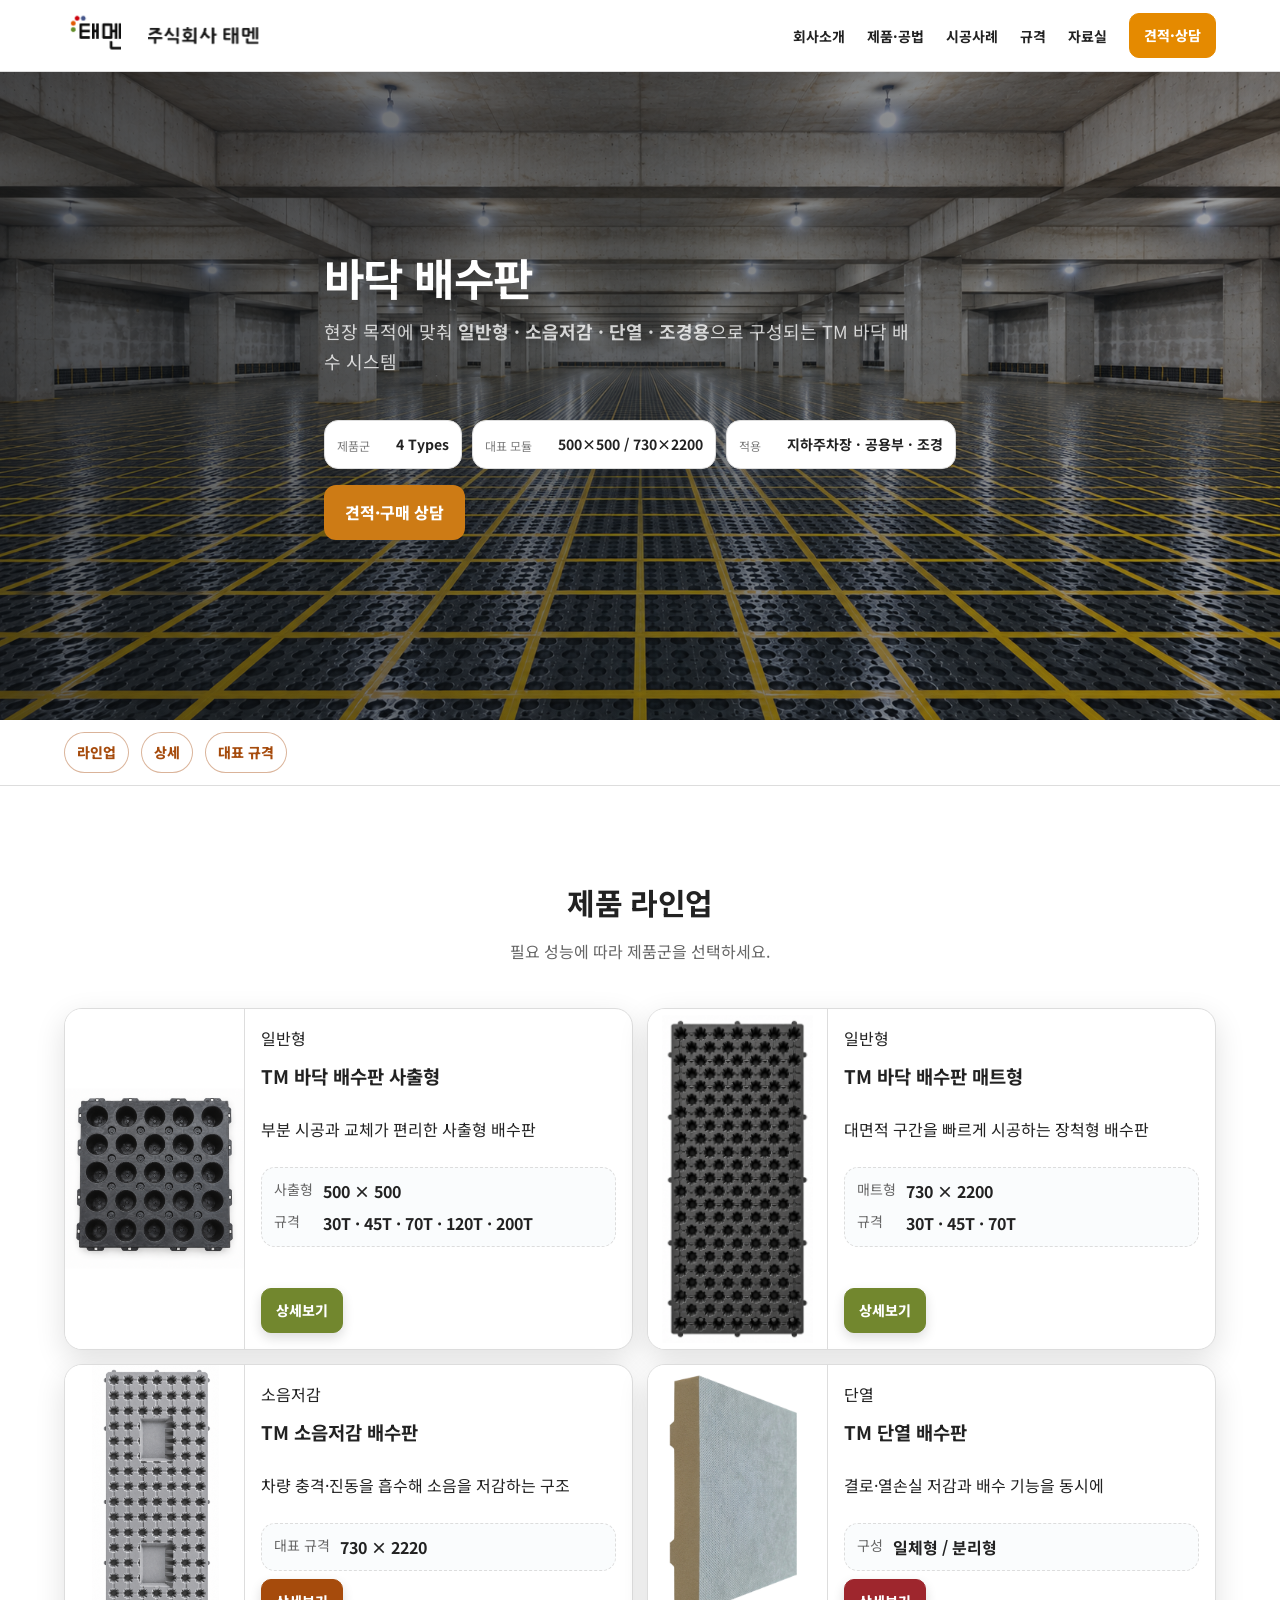
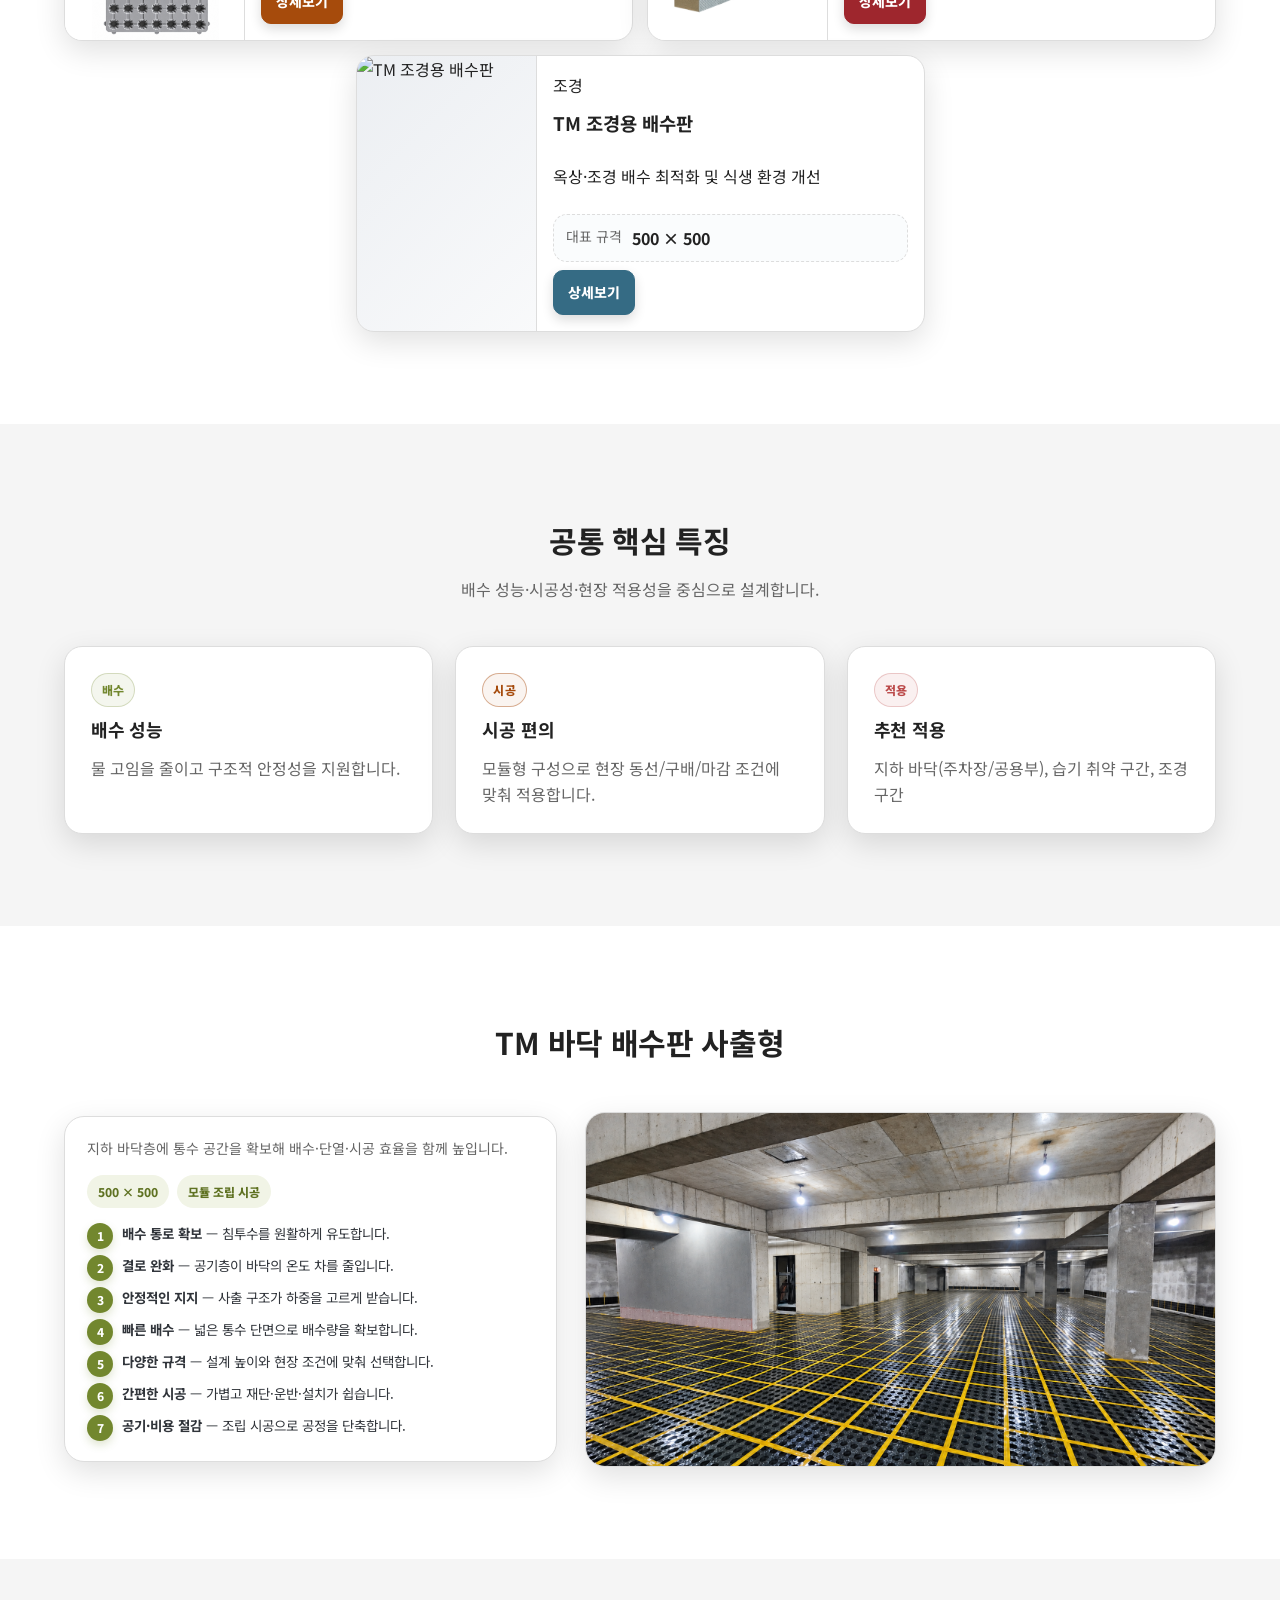
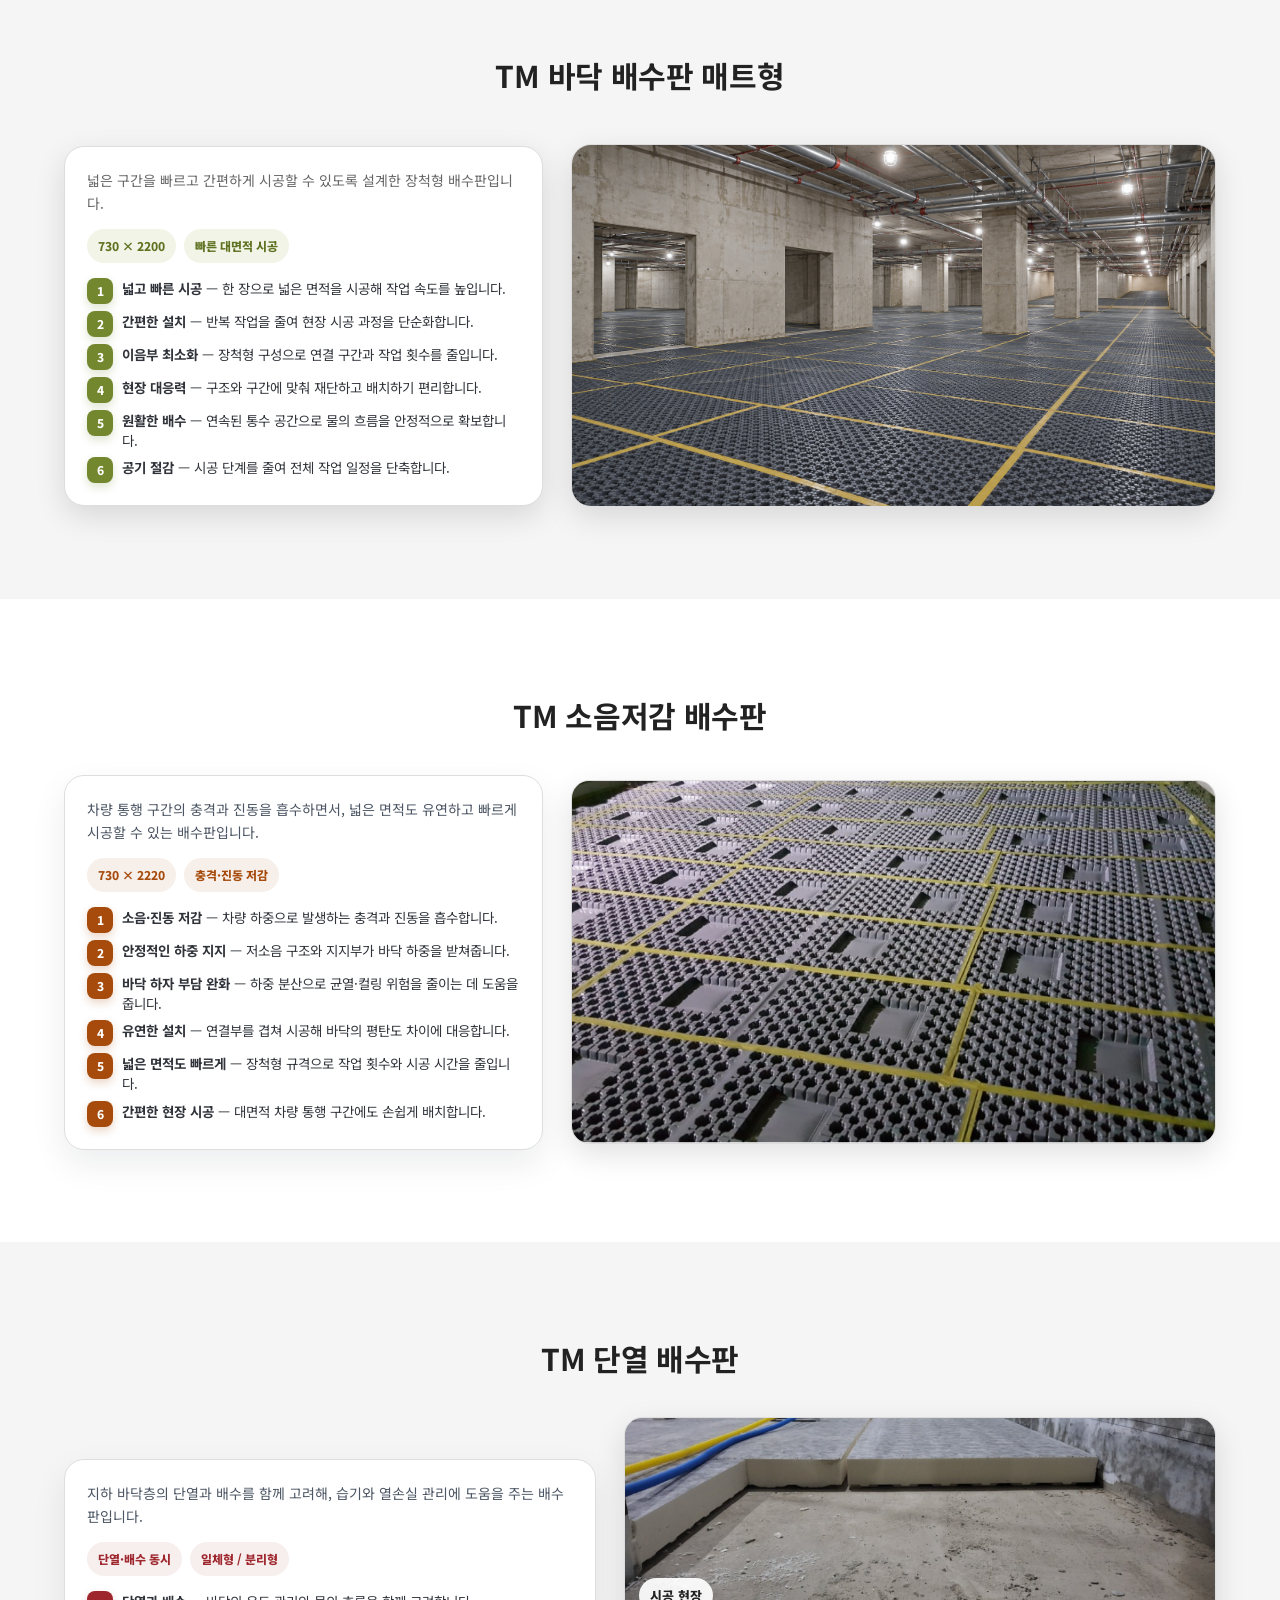
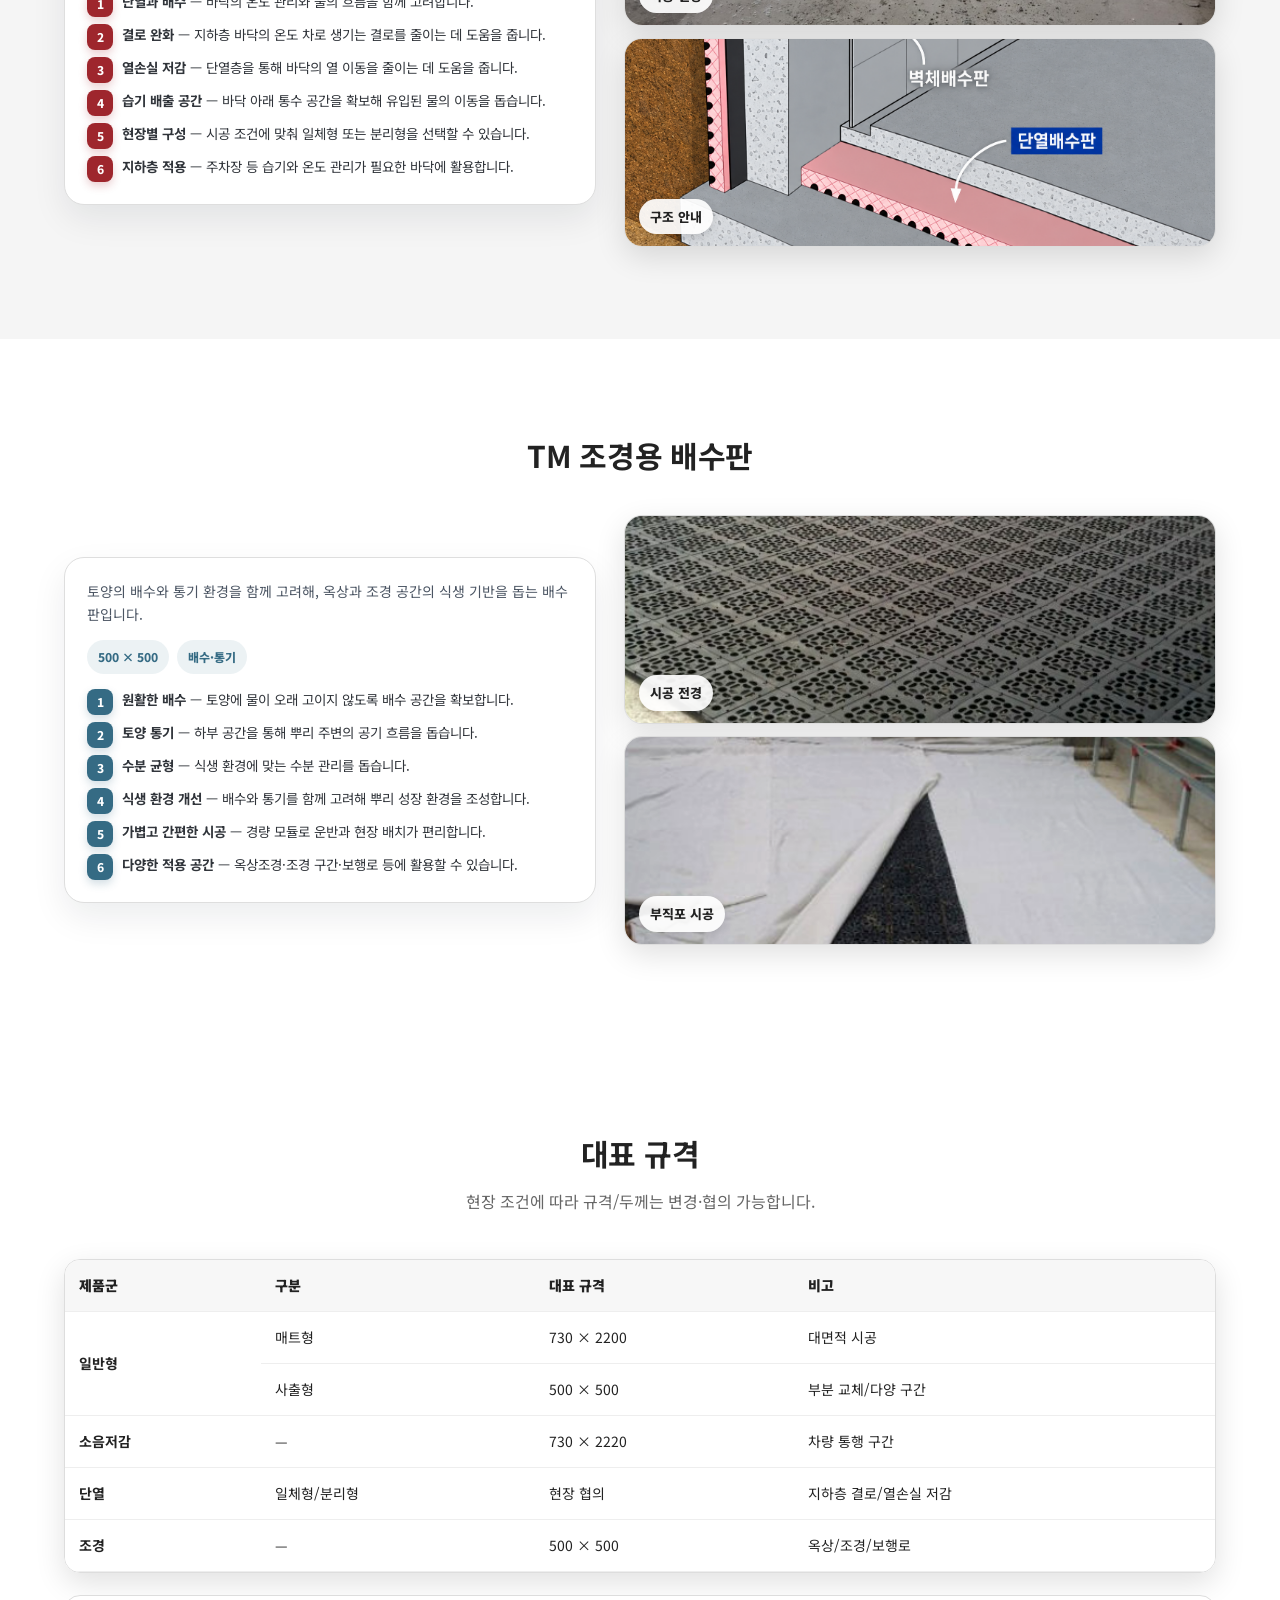
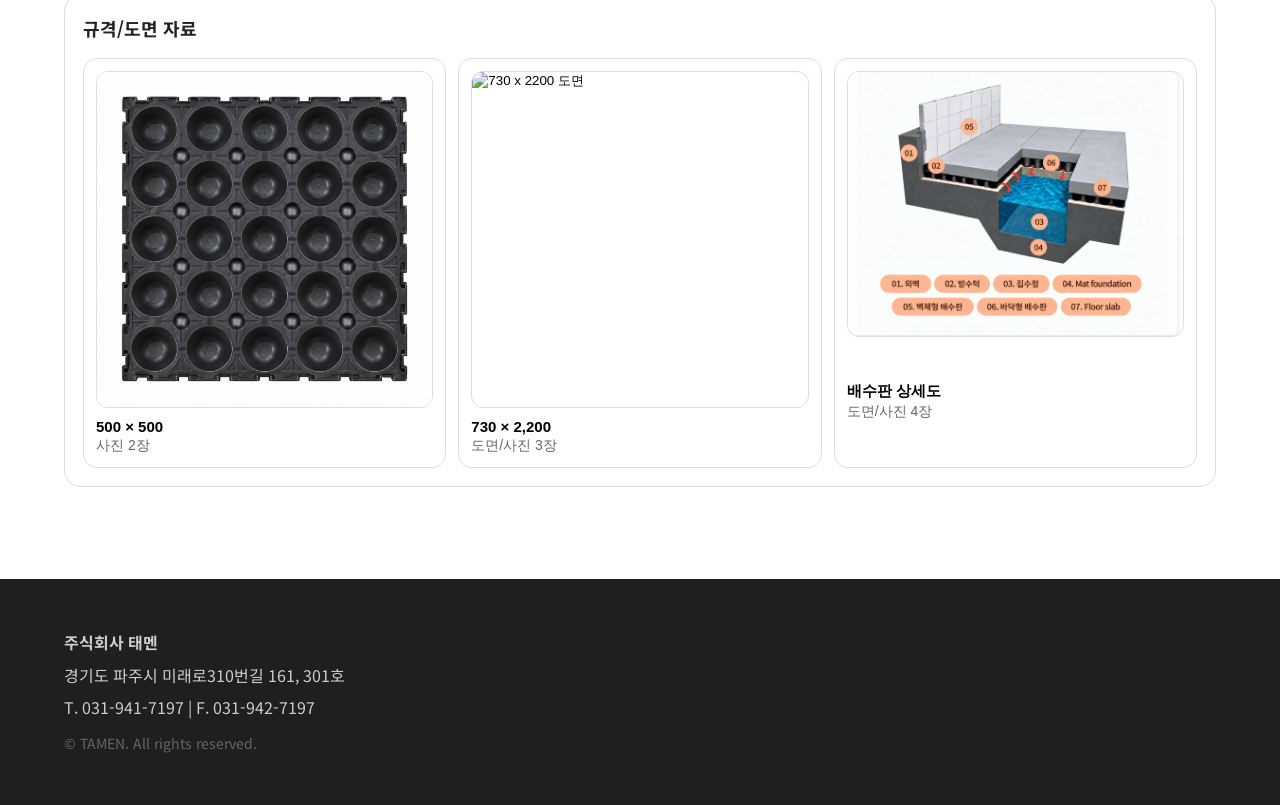
==== drainage.html @ 819d0a11 "Add mat product drawing to 730 specification gallery" ====
<!DOCTYPE html>
<html lang="ko" data-contact-email="tae-men@naver.com">

<head>
  <meta charset="UTF-8" />
  <meta name="viewport" content="width=device-width, initial-scale=1.0" />
  <title>바닥 배수판 | 주식회사 태멘</title>
  <meta name="description" content="TM 바닥 배수판(일반형/소음저감/단열/조경용) 라인업과 대표 규격을 확인하세요." />
  <link rel="canonical" href="https://www.tae-men.com/drainage.html" />
  <link rel="preconnect" href="https://fonts.googleapis.com">
  <link rel="preconnect" href="https://fonts.gstatic.com" crossorigin>
  <link href="https://fonts.googleapis.com/css2?family=Noto+Sans+KR:wght@400;500;700;800;900&display=swap"
    rel="stylesheet">
  <script src="theme.js?v=20260923-night"></script>
  <link rel="stylesheet" href="styles.css?v=20260927-brand-match" />
</head>

<body>

  <header>
    <div class="container nav" aria-label="상단 메뉴">
      <div class="brand">
<span class="company-wordmark" role="img" aria-label="주식회사 태멘"></span>
        <a href="index.html#top" aria-label="태멘 로고 — 홈페이지로 이동"><img src="assets/logo-header-transparent.png" alt="태멘" class="logo-img" /></a>
      </div>

      <button class="menuBtn" id="menuBtn" aria-expanded="false" aria-controls="mobileMenu">☰ 메뉴</button>

      <ul aria-label="메인 메뉴">
        <li><a href="index.html#company">회사소개</a></li>
        <li><a href="index.html#solutions">제품·공법</a></li>
        <li><a href="index.html#projects">시공사례</a></li>
        <li><a href="index.html#spec">규격</a></li>
        <li><a href="index.html#resources">자료실</a></li>
        <li><a class="btn small" href="index.html#consult">견적·상담</a></li>
      </ul>
    </div>
  </header>

  <div class="mobileMenu" id="mobileMenu">
    <a href="index.html#company">회사소개</a>
    <a href="index.html#solutions">제품·공법</a>
    <a href="index.html#projects">시공사례</a>
    <a href="index.html#spec">규격</a>
    <a href="index.html#resources">자료실</a>
    <a href="index.html#consult">견적·상담</a>
  </div>

  <main>
    <!-- HERO (텍스트 전용) -->
    <section class="page-title-bar drainage-hero" aria-label="바닥 배수판 헤더">
      <div class="container">
        <h1>바닥 배수판</h1>
        <p>현장 목적에 맞춰<br class="mobileHeroBreak"> <b>일반형 · 소음저감 · 단열 · 조경용</b>으로 구성되는 TM 바닥 배수 시스템</p>

        <div class="kpiRow" aria-label="핵심 요약" style="margin-top:18px;">
          <div class="kpi">
            <span class="kpiLabel">제품군</span>
            <strong class="kpiVal">4 Types</strong>
          </div>
          <div class="kpi">
            <span class="kpiLabel">대표 모듈</span>
            <strong class="kpiVal">500×500 / 730×2200</strong>
          </div>
          <div class="kpi">
            <span class="kpiLabel">적용</span>
            <strong class="kpiVal">지하주차장 · 공용부 · 조경</strong>
          </div>
        </div>

        <div class="ctaRow" style="margin-top:16px;">
          <a class="btn" href="index.html#consult">견적·구매 상담</a>
        </div>
      </div>
    </section>

    <!-- Sticky Subnav (간결) -->
    <nav class="subnav subnav--drainage" aria-label="바닥 배수판 하위 메뉴">
      <div class="container subnavInner">
        <a href="#lineup">라인업</a>
        <a href="#standard">상세</a>
        <a href="#spec">대표 규격</a>
      </div>
    </nav>

    <!-- 2x2 라인업 그리드 -->
    <section id="lineup" aria-label="제품 라인업">
      <div class="container">
        <div class="section-title">
          <h2>제품 라인업</h2>
          <p>필요 성능에 따라 제품군을 선택하세요.</p>
        </div>

        <div class="lineupGrid" role="list">
          <article class="lineupCard lineupCard--standard" role="listitem">
            <div class="lineupThumb lineupThumbInjection">
              <img src="assets/products/injection-top-clean-preview.png" alt="위에서 바라본 정사각형 TM 바닥 배수판 사출형" loading="lazy">
            </div>
            <div class="lineupBody">
              <div class="badge">일반형</div>
              <h3>TM 바닥 배수판 사출형</h3>
              <p class="one">부분 시공과 교체가 편리한 사출형 배수판</p>
              <div class="lineupSpec">
                <span class="muted">사출형</span><b>500 × 500</b>
                <span class="muted">규격</span><b>30T · 45T · 70T · 120T · 200T</b>
              </div>
              <a class="btn secondary small" href="#standard">상세보기</a>
            </div>
          </article>

          <article class="lineupCard lineupCard--mat" role="listitem">
            <div class="lineupThumb lineupThumbMat">
              <img src="assets/products/mat-black-sharp-cropped-preview.png" alt="TM 바닥 배수판 매트형" loading="lazy">
            </div>
            <div class="lineupBody">
              <div class="badge">일반형</div>
              <h3>TM 바닥 배수판 매트형</h3>
              <p class="one">대면적 구간을 빠르게 시공하는 장척형 배수판</p>
              <div class="lineupSpec">
                <span class="muted">매트형</span><b>730 × 2200</b>
                <span class="muted">규격</span><b>30T · 45T · 70T</b>
              </div>
              <a class="btn secondary small" href="#mat">상세보기</a>
            </div>
          </article>

          <article class="lineupCard lineupCard--acoustic" role="listitem">
            <div class="lineupThumb lineupThumbAcoustic">
              <img src="assets/products/acoustic-lineup-original.png" alt="TM 소음저감 배수판" loading="lazy">
            </div>
            <div class="lineupBody">
              <div class="badge">소음저감</div>
              <h3>TM 소음저감 배수판</h3>
              <p class="one">차량 충격·진동을 흡수해 소음을 저감하는 구조</p>
              <div class="lineupSpec">
                <span class="muted">대표 규격</span><b>730 × 2220</b>
              </div>
              <a class="btn secondary small" href="#acoustic">상세보기</a>
            </div>
          </article>

          <article class="lineupCard lineupCard--thermal" role="listitem">
            <div class="lineupThumb lineupThumbThermal">
              <img src="assets/products/thermal-product-original.png" alt="TM 단열 배수판" loading="lazy">
            </div>
            <div class="lineupBody">
              <div class="badge">단열</div>
              <h3>TM 단열 배수판</h3>
              <p class="one">결로·열손실 저감과 배수 기능을 동시에</p>
              <div class="lineupSpec">
                <span class="muted">구성</span><b>일체형 / 분리형</b>
              </div>
              <a class="btn secondary small" href="#thermal">상세보기</a>
            </div>
          </article>

          <article class="lineupCard lineupCard--landscape lineupCard--last" role="listitem">
            <div class="lineupThumb">
              <img src="assets/products/landscape.png" alt="TM 조경용 배수판" loading="lazy">
            </div>
            <div class="lineupBody">
              <div class="badge">조경</div>
              <h3>TM 조경용 배수판</h3>
              <p class="one">옥상·조경 배수 최적화 및 식생 환경 개선</p>
              <div class="lineupSpec">
                <span class="muted">대표 규격</span><b>500 × 500</b>
              </div>
              <a class="btn secondary small" href="#landscape">상세보기</a>
            </div>
          </article>
        </div>
      </div>
    </section>

    <!-- 공통 특징 (짧고 정돈) -->
    <section class="bg" aria-label="공통 핵심 특징">
      <div class="container">
        <div class="section-title">
          <h2>공통 핵심 특징</h2>
          <p>배수 성능·시공성·현장 적용성을 중심으로 설계합니다.</p>
        </div>
        <div class="grid">
          <div class="card">
            <span class="tag eco">배수</span>
            <h3>배수 성능</h3>
            <p>물 고임을 줄이고 구조적 안정성을 지원합니다.</p>
          </div>
          <div class="card">
            <span class="tag tag-orange">시공</span>
            <h3>시공 편의</h3>
            <p>모듈형 구성으로 현장 동선/구배/마감 조건에 맞춰 적용합니다.</p>
          </div>
          <div class="card">
            <span class="tag fire">적용</span>
            <h3>추천 적용</h3>
            <p class="muted featureText">지하 바닥(주차장/공용부), 습기 취약 구간, 조경 구간</p>
        </div>
      </div>
      </div>
    </section>

    <!-- 상세: 사용자 요청 순서 그대로 -->
    <section id="standard" aria-label="TM 바닥 배수판(일반형) 상세">
      <div class="container">
        <div class="section-title">
          <h2>TM 바닥 배수판 사출형</h2>
        </div>

        <div class="injectionDetailGrid">
          <div class="injectionFeaturePanel">
            <p class="injectionFeatureIntro">지하 바닥층에 통수 공간을 확보해 배수·단열·시공 효율을 함께 높입니다.</p>
            <div class="injectionHighlights" aria-label="사출형 핵심 특징">
              <span class="injectionHighlight">500 × 500</span>
              <span class="injectionHighlight">모듈 조립 시공</span>
            </div>
            <ol class="injectionFeatureList">
              <li><span class="injectionFeatureNumber">1</span><span><b>배수 통로 확보</b> — 침투수를 원활하게 유도합니다.</span></li>
              <li><span class="injectionFeatureNumber">2</span><span><b>결로 완화</b> — 공기층이 바닥의 온도 차를 줄입니다.</span></li>
              <li><span class="injectionFeatureNumber">3</span><span><b>안정적인 지지</b> — 사출 구조가 하중을 고르게 받습니다.</span></li>
              <li><span class="injectionFeatureNumber">4</span><span><b>빠른 배수</b> — 넓은 통수 단면으로 배수량을 확보합니다.</span></li>
              <li><span class="injectionFeatureNumber">5</span><span><b>다양한 규격</b> — 설계 높이와 현장 조건에 맞춰 선택합니다.</span></li>
              <li><span class="injectionFeatureNumber">6</span><span><b>간편한 시공</b> — 가볍고 재단·운반·설치가 쉽습니다.</span></li>
              <li><span class="injectionFeatureNumber">7</span><span><b>공기·비용 절감</b> — 조립 시공으로 공정을 단축합니다.</span></li>
            </ol>
          </div>
          <figure class="injectionInstallationPhoto">
            <img src="assets/products/standard-installation-clean.png" alt="TM 바닥 배수판 사출형 지하주차장 시공 전경" loading="lazy" />
          </figure>
        </div>
      </div>
    </section>

    <section id="mat" class="bg matDetailSection" aria-label="TM 바닥 배수판 매트형 상세">
      <div class="container">
        <div class="section-title">
          <h2>TM 바닥 배수판 매트형</h2>
        </div>

        <div class="matDetailGrid">
          <div class="matFeaturePanel">
            <p class="matFeatureIntro">넓은 구간을 빠르고 간편하게 시공할 수 있도록 설계한 장척형 배수판입니다.</p>
            <div class="matHighlights" aria-label="매트형 핵심 특징">
              <span class="matHighlight">730 × 2200</span>
              <span class="matHighlight">빠른 대면적 시공</span>
            </div>
            <ol class="matFeatureList">
              <li><span class="matFeatureNumber">1</span><span><b>넓고 빠른 시공</b> — 한 장으로 넓은 면적을 시공해 작업 속도를 높입니다.</span></li>
              <li><span class="matFeatureNumber">2</span><span><b>간편한 설치</b> — 반복 작업을 줄여 현장 시공 과정을 단순화합니다.</span></li>
              <li><span class="matFeatureNumber">3</span><span><b>이음부 최소화</b> — 장척형 구성으로 연결 구간과 작업 횟수를 줄입니다.</span></li>
              <li><span class="matFeatureNumber">4</span><span><b>현장 대응력</b> — 구조와 구간에 맞춰 재단하고 배치하기 편리합니다.</span></li>
              <li><span class="matFeatureNumber">5</span><span><b>원활한 배수</b> — 연속된 통수 공간으로 물의 흐름을 안정적으로 확보합니다.</span></li>
              <li><span class="matFeatureNumber">6</span><span><b>공기 절감</b> — 시공 단계를 줄여 전체 작업 일정을 단축합니다.</span></li>
            </ol>
          </div>
          <figure class="matInstallationPhoto">
            <img src="assets/products/mat-installation-large-v2-preview.png" alt="대형 현장에 시공된 TM 바닥 배수판 매트형" loading="lazy" />
          </figure>
        </div>
      </div>
    </section>

    <section id="acoustic" class="featureDetail featureDetail--acoustic" aria-label="TM 소음저감 배수판 상세">
      <div class="container">
        <div class="section-title">
          <h2>TM 소음저감 배수판</h2>
        </div>

        <div class="featureDetailGrid">
          <div class="featureDetailPanel">
            <p class="featureDetailIntro">차량 통행 구간의 충격과 진동을 흡수하면서, 넓은 면적도 유연하고 빠르게 시공할 수 있는 배수판입니다.</p>
            <div class="featureDetailHighlights" aria-label="소음저감 배수판 핵심 특징">
              <span>730 × 2220</span><span>충격·진동 저감</span>
            </div>
            <ol class="featureDetailList">
              <li><span class="featureDetailNumber">1</span><span><b>소음·진동 저감</b> — 차량 하중으로 발생하는 충격과 진동을 흡수합니다.</span></li>
              <li><span class="featureDetailNumber">2</span><span><b>안정적인 하중 지지</b> — 저소음 구조와 지지부가 바닥 하중을 받쳐줍니다.</span></li>
              <li><span class="featureDetailNumber">3</span><span><b>바닥 하자 부담 완화</b> — 하중 분산으로 균열·컬링 위험을 줄이는 데 도움을 줍니다.</span></li>
              <li><span class="featureDetailNumber">4</span><span><b>유연한 설치</b> — 연결부를 겹쳐 시공해 바닥의 평탄도 차이에 대응합니다.</span></li>
              <li><span class="featureDetailNumber">5</span><span><b>넓은 면적도 빠르게</b> — 장척형 규격으로 작업 횟수와 시공 시간을 줄입니다.</span></li>
              <li><span class="featureDetailNumber">6</span><span><b>간편한 현장 시공</b> — 대면적 차량 통행 구간에도 손쉽게 배치합니다.</span></li>
            </ol>
          </div>
          <div class="mediaCard mediaCardAcoustic">
            <img src="assets/products/acoustic-installation-original.png" alt="TM 소음저감 배수판 시공 모습" loading="lazy" />
          </div>
        </div>
      </div>
    </section>

    <section id="thermal" class="bg featureDetail featureDetail--thermal" aria-label="TM 단열 배수판 상세">
      <div class="container">
        <div class="section-title">
          <h2>TM 단열 배수판</h2>
        </div>

        <div class="featureDetailGrid">
          <div class="featureDetailPanel">
            <p class="featureDetailIntro">지하 바닥층의 단열과 배수를 함께 고려해, 습기와 열손실 관리에 도움을 주는 배수판입니다.</p>
            <div class="featureDetailHighlights" aria-label="단열 배수판 핵심 특징">
              <span>단열·배수 동시</span><span>일체형 / 분리형</span>
            </div>
            <ol class="featureDetailList">
              <li><span class="featureDetailNumber">1</span><span><b>단열과 배수</b> — 바닥의 온도 관리와 물의 흐름을 함께 고려합니다.</span></li>
              <li><span class="featureDetailNumber">2</span><span><b>결로 완화</b> — 지하층 바닥의 온도 차로 생기는 결로를 줄이는 데 도움을 줍니다.</span></li>
              <li><span class="featureDetailNumber">3</span><span><b>열손실 저감</b> — 단열층을 통해 바닥의 열 이동을 줄이는 데 도움을 줍니다.</span></li>
              <li><span class="featureDetailNumber">4</span><span><b>습기 배출 공간</b> — 바닥 아래 통수 공간을 확보해 유입된 물의 이동을 돕습니다.</span></li>
              <li><span class="featureDetailNumber">5</span><span><b>현장별 구성</b> — 시공 조건에 맞춰 일체형 또는 분리형을 선택할 수 있습니다.</span></li>
              <li><span class="featureDetailNumber">6</span><span><b>지하층 적용</b> — 주차장 등 습기와 온도 관리가 필요한 바닥에 활용합니다.</span></li>
            </ol>
          </div>
          <div class="detailGallery" aria-label="TM 단열 배수판 사진">
            <figure class="detailGalleryItem">
              <img src="assets/products/thermal-installation-original.png" alt="TM 단열 배수판 시공 현장" loading="lazy" />
              <figcaption>시공 현장</figcaption>
            </figure>
            <figure class="detailGalleryItem">
              <img src="assets/products/thermal-diagram-original.png" alt="TM 단열 배수판 구조 안내" loading="lazy" />
              <figcaption>구조 안내</figcaption>
            </figure>
          </div>
        </div>
      </div>
    </section>

    <section id="landscape" class="featureDetail featureDetail--landscape" aria-label="TM 조경용 배수판 상세">
      <div class="container">
        <div class="section-title">
          <h2>TM 조경용 배수판</h2>
        </div>

        <div class="featureDetailGrid">
          <div class="featureDetailPanel">
            <p class="featureDetailIntro">토양의 배수와 통기 환경을 함께 고려해, 옥상과 조경 공간의 식생 기반을 돕는 배수판입니다.</p>
            <div class="featureDetailHighlights" aria-label="조경용 배수판 핵심 특징">
              <span>500 × 500</span><span>배수·통기</span>
            </div>
            <ol class="featureDetailList">
              <li><span class="featureDetailNumber">1</span><span><b>원활한 배수</b> — 토양에 물이 오래 고이지 않도록 배수 공간을 확보합니다.</span></li>
              <li><span class="featureDetailNumber">2</span><span><b>토양 통기</b> — 하부 공간을 통해 뿌리 주변의 공기 흐름을 돕습니다.</span></li>
              <li><span class="featureDetailNumber">3</span><span><b>수분 균형</b> — 식생 환경에 맞는 수분 관리를 돕습니다.</span></li>
              <li><span class="featureDetailNumber">4</span><span><b>식생 환경 개선</b> — 배수와 통기를 함께 고려해 뿌리 성장 환경을 조성합니다.</span></li>
              <li><span class="featureDetailNumber">5</span><span><b>가볍고 간편한 시공</b> — 경량 모듈로 운반과 현장 배치가 편리합니다.</span></li>
              <li><span class="featureDetailNumber">6</span><span><b>다양한 적용 공간</b> — 옥상조경·조경 구간·보행로 등에 활용할 수 있습니다.</span></li>
            </ol>
          </div>
          <div class="detailGallery detailGallery--landscape" aria-label="TM 조경용 배수판 사진">
            <figure class="detailGalleryItem">
              <img src="assets/products/landscape-installation-original.png" alt="TM 조경용 배수판 시공 전경" loading="lazy" />
              <figcaption>시공 전경</figcaption>
            </figure>
            <figure class="detailGalleryItem">
              <img src="assets/products/landscape-fabric-original.png" alt="TM 조경용 배수판 부직포 시공" loading="lazy" />
              <figcaption>부직포 시공</figcaption>
            </figure>
          </div>
        </div>
      </div>
    </section>

    <!-- 대표 규격 (한 번에 정리) -->
    <section id="spec" aria-label="대표 규격">
      <div class="container">
        <div class="section-title">
          <h2>대표 규격</h2>
          <p>현장 조건에 따라 규격/두께는 변경·협의 가능합니다.</p>
        </div>

        <div class="tableWrap" role="region" aria-label="바닥 배수판 대표 규격 표">
          <table>
            <thead>
              <tr>
                <th>제품군</th>
                <th>구분</th>
                <th>대표 규격</th>
                <th>비고</th>
              </tr>
            </thead>
            <tbody>
              <tr>
                <td rowspan="2"><b>일반형</b></td>
                <td>매트형</td>
                <td>730 × 2200</td>
                <td>대면적 시공</td>
              </tr>
              <tr>
                <td>사출형</td>
                <td>500 × 500</td>
                <td>부분 교체/다양 구간</td>
              </tr>
              <tr>
                <td><b>소음저감</b></td>
                <td>—</td>
                <td>730 × 2220</td>
                <td>차량 통행 구간</td>
              </tr>
              <tr>
                <td><b>단열</b></td>
                <td>일체형/분리형</td>
                <td>현장 협의</td>
                <td>지하층 결로/열손실 저감</td>
              </tr>
              <tr>
                <td><b>조경</b></td>
                <td>—</td>
                <td>500 × 500</td>
                <td>옥상/조경/보행로</td>
              </tr>
            </tbody>
          </table>
        </div>

        <!-- 규격/도면 자료 -->
        <div class="specLibrary" style="margin-top:22px;">
          <div class="specLibraryTitle">
            <h3>규격/도면 자료</h3>
          </div>
          <div class="specCards">
            <button class="specCard" type="button" data-spec-set="spec500" aria-label="500 × 500 규격/도면 팝업 열기">
              <div class="specThumb">
                <img src="assets/spec-500-product.png" alt="500 × 500 검은색 배수판">
              </div>
              <div class="specMeta">
                <b>500 × 500</b>
                <span class="muted">사진 2장</span>
              </div>
            </button>
            <button class="specCard" type="button" data-spec-set="spec730" aria-label="730 × 2,200 규격/도면 팝업 열기">
              <div class="specThumb">
                <img src="assets/spec-730-1.jpg" alt="730 x 2200 도면">
              </div>
              <div class="specMeta">
                <b>730 × 2,200</b>
                <span class="muted">도면/사진 3장</span>
              </div>
            </button>
            <button class="specCard" type="button" data-spec-set="specDetail" aria-label="배수판 상세도 팝업 열기">
              <div class="specThumb specDetailThumb">
                <img src="assets/spec-detail-solid-concrete.png" alt="단색 콘크리트로 선명도를 높인 배수판 단면 상세도">
              </div>
              <div class="specMeta">
                <b>배수판 상세도</b>
                <span class="muted">도면/사진 4장</span>
              </div>
            </button>
          </div>
        </div>
      </div>
    </section>
  </main>

  <footer>
    <div class="container">
      <p><strong>주식회사 태멘</strong></p>
      <p>경기도 파주시 미래로310번길 161, 301호</p>
      <p>T. 031-941-7197 | F. 031-942-7197</p>
      <p class="muted" style="margin-top:12px;">© TAMEN. All rights reserved.</p>
    </div>
  </footer>

  <!-- SPEC MODAL (슬라이드): 기존 기능 유지 -->
  <div class="modal" id="specModal" aria-hidden="true">
    <div class="modalPanel" role="dialog" aria-modal="true" aria-label="규격/도면 자료 팝업">
      <button class="modalClose" id="specModalClose" type="button" aria-label="닫기">×</button>

      <div class="modalHeader">
        <h3 id="specModalTitle">규격/도면 자료</h3>
      </div>

      <div class="slider">
        <button class="sliderBtn prev" id="specPrev" type="button" aria-label="이전">‹</button>
        <div class="sliderStage">
          <img id="specSlideImg" src="" alt="" />
        </div>
        <button class="sliderBtn next" id="specNext" type="button" aria-label="다음">›</button>
      </div>

      <div class="sliderDots" id="specDots" aria-label="슬라이드 페이지네이션"></div>
    </div>
  </div>

  <script src="main.js?v=20260928-mat-drawing"></script>
</body>

</html>
---- styles.css ----
:root {
  --eco: #72872E;
  --cta: #CD7B15;
  --fire: #BB4848;
  --tech: #4B778B;
  --bg: #F5F5F5;
  --dark: #1f1f1f;
  --text: #222;
  --muted: #666;
  --line: #ddd;
  --max: 1200px;
  --headerH: 72px;
  --radius: 18px;
  --shadow: 0 10px 30px rgba(0, 0, 0, .12);
}

* {
  box-sizing: border-box
}

html {
  scroll-behavior: smooth;
  scroll-padding-top: calc(var(--headerH) + 12px);
}

body {
  margin: 0;
  font-family: 'Noto Sans KR', system-ui, -apple-system, Segoe UI, Roboto, sans-serif;
  background: #fff;
  color: var(--text);
  line-height: 1.65;
}

a {
  color: inherit
}

.container {
  max-width: var(--max);
  margin: auto;
  padding: 0 24px;
}

section {
  padding: 92px 0;
}

section[id] {
  scroll-margin-top: calc(var(--headerH) + 14px);
}

.section-title {
  text-align: center;
  margin-bottom: 44px;
}

.section-title h2 {
  margin: 0 0 10px;
  font-size: 30px;
  letter-spacing: -.3px;
}

.section-title p {
  margin: 0;
  color: var(--muted);
}

.grid {
  display: grid;
  grid-template-columns: repeat(auto-fit, minmax(280px, 1fr));
  gap: 22px;
}

.card {
  border: 1px solid var(--line);
  padding: 26px;
  background: #fff;
  border-radius: var(--radius);
  box-shadow: var(--shadow);
  overflow: hidden;
}

/* TM 바닥배수판(일반형) - 매트형/사출형 카드 상단 이미지 */
.product-sub-img {
  width: 100%;
  height: 180px;
  object-fit: cover;
  display: block;
  border-radius: 14px;
  margin-bottom: 16px;
  border: 1px solid rgba(0, 0, 0, .06);
  background: #fff;
}

.card h3 {
  margin: 8px 0 10px;
  font-size: 18px;
  letter-spacing: -.2px;
}

.card p {
  margin: 0;
  color: var(--muted);
}

.tag {
  font-size: 12px;
  font-weight: 800;
  letter-spacing: .2px;
  padding: 6px 10px;
  border-radius: 999px;
  display: inline-block;
  border: 1px solid rgba(0, 0, 0, .08);
  background: rgba(0, 0, 0, .03);
}

.tag.fire {
  color: var(--fire);
  border-color: rgba(187, 72, 72, .25);
  background: rgba(187, 72, 72, .08);
}

.tag.eco {
  color: var(--eco);
  border-color: rgba(114, 135, 46, .25);
  background: rgba(114, 135, 46, .08);
}

.tag.tech {
  color: var(--tech);
  border-color: rgba(75, 119, 139, .25);
  background: rgba(75, 119, 139, .08);
}

.btn {
  display: inline-flex;
  align-items: center;
  justify-content: center;
  gap: 10px;
  background: var(--cta);
  color: #fff;
  padding: 13px 20px;
  text-decoration: none;
  font-weight: 800;
  border-radius: 12px;
  border: 1px solid transparent;
  transition: .15s ease;
  cursor: pointer;
}

.btn:hover {
  transform: translateY(-1px);
  filter: brightness(.98);
}

.btn.secondary {
  background: #fff;
  color: var(--text);
  border-color: var(--line);
}

/* Company introduction card: prominent profile download button. */
#company .company-profile-download {
  background: #A64B0C;
  border-color: #A64B0C;
  color: #fff;
}

#company .company-profile-download:hover {
  background: #8D3F08;
  border-color: #8D3F08;
}

/* Dark, restrained detail buttons in the homepage product cards. */
#solutions .card .btn {
  background: #657823;
  border-color: #657823;
  color: #fff;
}

#solutions .card .btn:hover {
  background: #56671E;
  border-color: #56671E;
}

#solutions .card .btn:focus-visible {
  outline: 3px solid #526D24;
  outline-offset: 3px;
}

/* Floor drainage: dark orange detail button. */
#solutions .card:has(a[href="drainage.html"]) .tag {
  background: #A64B0C;
  border-color: #A64B0C;
  color: #fff;
}

#solutions .card .btn[href="drainage.html"] {
  background: #934006;
  border-color: #934006;
  color: #fff;
}

#solutions .card .btn[href="drainage.html"]:hover {
  background: #7A3505;
  border-color: #7A3505;
}

#solutions .card .btn[href="drainage.html"]:focus-visible {
  outline-color: #A64B0C;
}

/* Waterproof protection: dark red detail button. */
#solutions .card:has(a[href="waterproof.html"]) .tag {
  background: #9E262D;
  border-color: #9E262D;
  color: #fff;
}

#solutions .card .btn[href="waterproof.html"] {
  background: #861F26;
  border-color: #861F26;
  color: #fff;
}

#solutions .card .btn[href="waterproof.html"]:hover {
  background: #701A20;
  border-color: #701A20;
}

#solutions .card .btn[href="waterproof.html"]:focus-visible {
  outline-color: #9E262D;
}

.btn.small {
  padding: 10px 14px;
  border-radius: 10px;
  font-weight: 800;
  font-size: 14px;
  background: #E58A00;
  border-color: #E58A00;
  color: #fff;
}

.btn.small:hover {
  background: #C97800;
  border-color: #C97800;
}

.muted {
  color: var(--muted);
  font-size: 14px;
}

/* 공통 핵심 특징 - '추천 적용' 문장만 글씨 크기 통일 */
.featureText {
  font-size: 16px;
}

.hr {
  height: 1px;
  background: var(--line);
  margin: 18px 0;
  border: 0;
}

header {
  position: fixed;
  top: 0;
  width: 100%;
  background: rgba(255, 255, 255, .95);
  border-bottom: 1px solid var(--line);
  z-index: 1000;
  height: var(--headerH);
  display: flex;
  align-items: center;
  backdrop-filter: blur(12px);
}

.nav {
  display: flex;
  justify-content: space-between;
  align-items: center;
  width: 100%;
}

.brand {
  display: flex;
  align-items: center;
  gap: 10px;
  font-weight: 900;
  letter-spacing: -.2px;
  font-size: 20px;
}

.brand .company-wordmark {
  order: 1;
  flex: 0 0 111.2px;
  width: 111.2px;
  height: 17.8px;
  margin-left: 17px;
  position: relative;
  overflow: hidden;
  background: url('assets/company-wordmark-day-matched-sharp.png') center / contain no-repeat;
  mix-blend-mode: normal;
  image-rendering: auto;
  transform: translateZ(0);
  backface-visibility: hidden;
}

html[data-seoul-night="true"] .brand .company-wordmark {
  flex-basis: 111.2px;
  width: 111.2px;
  height: 17.8px;
  margin-left: 17px;
  background: url('assets/company-wordmark-night-matched.png') center / contain no-repeat;
  filter: drop-shadow(0 0 1px rgba(235, 245, 255, .65))
          drop-shadow(0 0 3px rgba(145, 190, 235, .24));
  mix-blend-mode: normal;
  opacity: 1;
}

html[data-seoul-night="true"] .brand .company-wordmark::after {
  content: none;
}

@media (max-width: 480px) {
  .brand .company-wordmark { margin-left: 17px; }
}

.brand .logo {
  width: 34px;
  height: 34px;
  border-radius: 10px;
  background: linear-gradient(135deg, var(--tech), var(--eco));
}

.brand a {
  text-decoration: none;
  display: flex;
  align-items: center;
  width: 57.4px;
  height: 58px;
  overflow: visible;
}

.nav ul {
  list-style: none;
  display: flex;
  gap: 22px;
  margin: 0;
  padding: 0;
  align-items: center;
}

.nav ul a {
  text-decoration: none;
  color: var(--text);
  font-weight: 700;
  font-size: 14px;
}

.nav ul a:hover {
  color: #000;
}

.menuBtn {
  display: none;
  border: 1px solid var(--line);
  background: #fff;
  border-radius: 12px;
  padding: 10px 12px;
  font-weight: 900;
  cursor: pointer;
}

.mobileMenu {
  display: none;
  border-top: 1px solid var(--line);
  background: #fff;
}

.mobileMenu a {
  display: block;
  padding: 14px 24px;
  border-bottom: 1px solid #eee;
  text-decoration: none;
  font-weight: 800;
}

.hero {
  margin-top: var(--headerH);
  min-height: 560px;
  height: 72vh;
  background: var(--hero-bg, url('assets/hero-1.jpg')) center/cover no-repeat;
  position: relative;
  display: flex;
  align-items: center;
}

.hero::before {
  content: "";
  position: absolute;
  inset: 0;
  background: linear-gradient(90deg,
    rgba(120, 118, 112, 0.62),
    rgba(120, 118, 112, 0.38));
  pointer-events: none;
}

.hero-inner {
  position: relative;
  color: #fff;
  max-width: var(--max);
  margin: auto;
  padding: 0 24px;
}

.hero h1 {
  margin: 0 0 14px;
  font-size: 44px;
  letter-spacing: -.6px;
  line-height: 1.15;
}

.hero p {
  margin: 0 0 26px;
  max-width: 60ch;
  font-size: 18px;
  opacity: .95;
}

.hero .ctaRow {
  display: flex;
  gap: 10px;
  flex-wrap: wrap
}

/* Keep the building visible by placing desktop hero content on the right. */
@media (min-width: 1024px) {
  .hero .hero-inner {
    box-sizing: border-box;
    width: 40%;
    max-width: 640px;
    margin-left: auto;
    margin-right: 5%;
    padding: 0;
    text-align: left;
  }

  .hero h1 {
    font-size: clamp(30px, 2.3vw, 44px);
    line-height: 1.3;
    word-break: keep-all;
  }

  .hero p {
    word-break: keep-all;
    overflow-wrap: break-word;
  }

  .hero::before {
    background: linear-gradient(90deg,
      rgba(20, 28, 38, 0.10) 0%,
      rgba(20, 28, 38, 0.16) 45%,
      rgba(20, 28, 38, 0.55) 72%,
      rgba(20, 28, 38, 0.60) 100%);
  }
}

/* ===== 상세 페이지 타이틀 바 (히어로 이미지 없음, 동일 크기) ===== */
.page-title-bar {
  margin-top: var(--headerH);
  min-height: 560px;
  height: 72vh;
  display: flex;
  align-items: center;
  background: var(--page-hero-bg, linear-gradient(135deg, #6f6d67 0%, #5f5d58 50%, #4e4d49 100%));
  position: relative;
  overflow: hidden;
}

.page-title-bar::before {
  content: "";
  position: absolute;
  inset: 0;
  background: linear-gradient(135deg, rgba(255,255,255,0.06) 0%, rgba(0,0,0,0.18) 100%);
  pointer-events: none;
}

/* Large-scale waterproof protection board installation photo. */
.page-title-bar.waterproof-hero {
  background-image: url("assets/waterproof-large-site-preview.png");
  background-position: center center;
  background-size: cover;
  background-repeat: no-repeat;
}

.page-title-bar.waterproof-hero::before {
  background: linear-gradient(90deg, rgba(12, 18, 24, .68) 0%, rgba(12, 18, 24, .53) 50%, rgba(12, 18, 24, .38) 100%);
}

.page-title-bar.drainage-hero {
  background-image: url("assets/drainage-hero.png");
  background-position: center 58%;
  background-size: cover;
}

.page-title-bar.drainage-hero::before {
  background: linear-gradient(90deg,
    rgba(14, 18, 22, .66) 0%,
    rgba(14, 18, 22, .54) 50%,
    rgba(14, 18, 22, .38) 100%);
}

.page-title-bar .container {
  position: relative;
  z-index: 1;
}

.page-title-bar h1 {
  margin: 0 0 14px;
  font-size: 44px;
  letter-spacing: -.6px;
  line-height: 1.15;
  color: #fff;
}

.page-title-bar p {
  margin: 0 0 26px;
  font-size: 18px;
  color: rgba(255, 255, 255, 0.78);
  max-width: 60ch;
}

.page-title-bar .ctaRow {
  display: flex;
  gap: 10px;
  flex-wrap: wrap;
}

.page-title-bar .btn.secondary {
  background: rgba(255, 255, 255, 0.12);
  color: #fff;
  border-color: rgba(255, 255, 255, 0.35);
}

.page-title-bar .btn.secondary:hover {
  background: rgba(255, 255, 255, 0.2);
}

.mobileHeroBreak {
  display: none;
}

@media (max-width: 860px) {
  .page-title-bar {
    min-height: 500px;
  }

  .page-title-bar h1 {
    font-size: 30px;
  }

  .page-title-bar p {
    font-size: 15px;
  }
}

.hero .pillRow {
  margin-top: 18px;
  display: flex;
  gap: 10px;
  flex-wrap: wrap;
}

.hero .pill {
  font-size: 12px;
  font-weight: 800;
  padding: 8px 10px;
  border-radius: 999px;
  border: 1px solid rgba(255, 255, 255, .22);
  background: rgba(255, 255, 255, .10);
  color: rgba(255, 255, 255, .92);
}

.kpi {
  display: grid;
  grid-template-columns: repeat(4, 1fr);
  gap: 14px;
  margin-top: 18px;
}

.kpi .item {
  border: 1px solid rgba(255, 255, 255, .18);
  background: rgba(255, 255, 255, .08);
  border-radius: 16px;
  padding: 14px;
  color: #fff;
}

.kpi b {
  display: block;
  font-size: 18px
}

.kpi span {
  display: block;
  font-size: 12px;
  opacity: .85;
  margin-top: 3px
}

.tableWrap {
  overflow: auto;
  border-radius: 16px;
  border: 1px solid var(--line);
  box-shadow: var(--shadow);
}

table {
  width: 100%;
  border-collapse: collapse;
  min-width: 720px;
  background: #fff;
}

th,
td {
  padding: 14px 14px;
  border-bottom: 1px solid #eee;
  text-align: left;
  font-size: 14px;
}

th {
  background: rgba(0, 0, 0, .03);
  font-weight: 900;
}

tbody tr:hover {
  background: rgba(0, 0, 0, .02);
}

.split {
  display: grid;
  grid-template-columns: 1.1fr .9fr;
  gap: 22px;
  /* 카드 높이 통일(About 기준) */
  align-items: stretch;
}

/* split 내부 카드가 동일 높이로 늘어나도록 */
.split > .card {
  height: 100%;
}

.note {
  padding: 18px;
  border-radius: 16px;
  border: 1px dashed rgba(75, 119, 139, .35);
  background: rgba(75, 119, 139, .06);
}

.note b {
  display: block;
  margin-bottom: 6px
}

.badges {
  display: flex;
  gap: 10px;
  flex-wrap: wrap;
  margin-top: 10px
}

form {
  display: grid;
  gap: 10px;
  max-width: 760px;
  margin: 20px auto 0;
}

input,
textarea {
  width: 100%;
  padding: 12px 12px;
  border-radius: 12px;
  border: 1px solid var(--line);
  font-family: inherit;
  font-size: 15px;
}

textarea {
  min-height: 130px;
  resize: vertical;
}

footer {
  background: var(--dark);
  color: #ccc;
  padding: 44px 0;
}

footer p {
  margin: 6px 0;
}

footer a {
  color: #fff;
  opacity: .9
}

@media (max-width: 980px) {
  .split {
    grid-template-columns: 1fr;
  }

  .kpi {
    grid-template-columns: 1fr 1fr;
  }
}

@media (max-width: 860px) {
  .nav ul {
    display: none;
  }

  .menuBtn {
    display: inline-flex;
  }

  .hero {
    min-height: 500px;
  }

  .hero h1 {
    font-size: 34px;
  }
}


.logo-img {
  content: url('assets/logo-header-day-matched.png');
  width: 57.4px;
  height: auto;
  max-width: none;
  display: block;
  object-fit: contain;
  transform: none;
}

.header-installation {
  width: 470px;
  height: 66px;
  flex: 0 1 470px;
  margin: 0 18px;
  overflow: hidden;
  border-radius: 4px;
}

.header-installation canvas {
  display: block;
  width: 100%;
  height: 66px;
}

@media (max-width: 1100px) {
  .header-installation { display: none; }
}

/* ===== HERO SLIDER ===== */
.hero {
  background-image: var(--hero-bg, url('assets/hero-1.jpg'));
}

/* Main hero follows Korea Standard Time: night from 18:00 until 06:00. */
#top > .hero {
  background: url('images/hero_fixed.jpg') center 25% / cover no-repeat;
}

html[data-seoul-night="true"] #top > .hero {
  background-image: url('images/hero_night_preview.png');
}

/* ===== CONSTRUCTION GALLERY ===== */
.galleryGrid {
  display: grid;
  grid-template-columns: repeat(auto-fit, minmax(240px, 1fr));
  gap: 16px;
}

.galleryCard {
  border: 1px solid var(--line);
  background: #fff;
  border-radius: var(--radius);
  overflow: hidden;
  box-shadow: var(--shadow);
  cursor: pointer;
  transition: .15s ease;
}

.galleryCard:hover {
  transform: translateY(-2px);
}

.galleryImg {
  width: 100%;
  height: 180px;
  object-fit: cover;
  display: block;
}

.galleryBody {
  padding: 14px 16px;
}

.galleryBody b {
  display: block;
  font-size: 15px;
  margin-bottom: 4px;
}

.galleryBody span {
  color: var(--muted);
  font-size: 13px;
}

/* Lightbox */
.lightbox {
  position: fixed;
  inset: 0;
  display: none;
  align-items: center;
  justify-content: center;
  background: rgba(0, 0, 0, .75);
  z-index: 3000;
  padding: 24px;
}

.lightbox.open {
  display: flex;
}

.lightboxInner {
  max-width: min(1100px, 92vw);
  max-height: 88vh;
  width: 100%;
  position: relative;
}

.lightboxInner img {
  width: 100%;
  height: auto;
  max-height: 88vh;
  object-fit: contain;
  border-radius: 16px;
  background: #111;
}

.lightboxClose {
  position: absolute;
  top: -14px;
  right: -14px;
  width: 40px;
  height: 40px;
  border-radius: 999px;
  border: 1px solid rgba(255, 255, 255, .25);
  background: rgba(0, 0, 0, .55);
  color: #fff;
  font-weight: 900;
  cursor: pointer;
}


/* ===== Added for company facade & spec placeholders ===== */
.company-photo {
  margin: 18px 0 22px;
  padding: 14px;
  border: 1px dashed var(--line);
  border-radius: 14px;
  background: #fff;
}

.company-photo img {
  width: 100%;
  aspect-ratio: 16 / 9;
  object-fit: cover;
  display: block;
  border-radius: 12px;
}

.spec-images {
  margin-top: 22px;
  display: grid;
  gap: 18px;
}

.spec-group .h3 {
  margin: 0 0 10px;
  font-size: 16px;
}

.img-grid {
  display: grid;
  grid-template-columns: repeat(auto-fit, minmax(220px, 1fr));
  gap: 10px;
}

.img-grid img {
  width: 100%;
  height: auto;
  display: block;
  border-radius: 12px;
  border: 1px solid var(--line);
  background: #fff;
}



/* ===== SPEC LIBRARY (규격/도면 자료) ===== */
.specLibrary {
  margin-top: 18px;
  padding: 18px;
  border: 1px solid var(--line);
  border-radius: 16px;
  background: #fff;
}

.specLibraryTitle h3 {
  margin: 0;
  font-size: 18px;
}

.specLibraryTitle p {
  margin: 6px 0 0;
}

.specCards {
  margin-top: 14px;
  display: grid;
  grid-template-columns: repeat(auto-fit, minmax(220px, 1fr));
  gap: 12px;
  /* 도면 카드 높이 통일 */
  align-items: stretch;
}

.specCard {
  display: grid;
  gap: 10px;
  text-align: left;
  padding: 12px;
  border-radius: 14px;
  border: 1px solid var(--line);
  background: #fff;
  cursor: pointer;
  transition: transform .08s ease, box-shadow .08s ease;
  height: 100%;
}

.specCard:hover {
  transform: translateY(-1px);
  box-shadow: 0 10px 22px rgba(2, 6, 23, .08);
}

.specThumb {
  border-radius: 12px;
  overflow: hidden;
  border: 1px solid var(--line);
  background: #fff;
  /* 썸네일 영역을 정사각으로 고정해 카드 크기 통일 */
  aspect-ratio: 1 / 1;
}

.specThumb img {
  width: 100%;
  height: 100%;
  object-fit: cover;
  display: block;
}

.specMeta b {
  display: block;
  font-size: 15px;
}

.specMeta span {
  display: block;
  margin-top: 2px;
}

/* ===== MODAL + SLIDER (규격/도면 팝업) ===== */
.modal {
  position: fixed;
  inset: 0;
  background: rgba(2, 6, 23, .55);
  display: none;
  align-items: center;
  justify-content: center;
  padding: 18px;
  z-index: 2000;
}

.modal.open {
  display: flex;
}

.modalPanel {
  width: min(920px, 100%);
  background: #fff;
  border-radius: 18px;
  border: 1px solid var(--line);
  box-shadow: 0 20px 60px rgba(2, 6, 23, .25);
  padding: 18px;
  position: relative;
  /* Keep modal size consistent and prevent tall images from pushing it */
  max-height: 88vh;
  overflow: hidden;
  display: flex;
  flex-direction: column;
}

.modalClose {
  position: absolute;
  top: 10px;
  right: 12px;
  width: 40px;
  height: 40px;
  border-radius: 12px;
  border: 1px solid var(--line);
  background: #fff;
  font-size: 22px;
  cursor: pointer;
}

.modalHeader h3 {
  margin: 2px 0 0;
}

.modalHeader p {
  margin: 6px 0 0;
}

.slider {
  margin-top: 14px;
  display: grid;
  grid-template-columns: 46px 1fr 46px;
  gap: 10px;
  align-items: center;
  /* allow the image stage to shrink inside the fixed-height modal */
  min-height: 0;
}

.slider.singleSlide {
  grid-template-columns: 1fr;
}

.sliderStage,
.sliderFrame {
  border: 1px solid var(--line);
  border-radius: 14px;
  overflow: hidden;
  background: #fff;
  /* Fixed stage height so the modal doesn't jump per image */
  height: min(58vh, 560px);
  display: flex;
  align-items: center;
  justify-content: center;
}

.sliderStage img,
.sliderFrame img {
  /* Fit any aspect ratio safely inside the stage */
  max-width: 100%;
  max-height: 100%;
  width: auto;
  height: auto;
  object-fit: contain;
  display: block;
}

.sliderBtn {
  width: 46px;
  height: 46px;
  border-radius: 14px;
  border: 1px solid var(--line);
  background: #fff;
  cursor: pointer;
  font-size: 26px;
  line-height: 1;
}

.sliderDots {
  display: flex;
  gap: 8px;
  justify-content: center;
  margin-top: 12px;
  flex-wrap: wrap;
}


.sliderCaption{margin-top:10px;text-align:center;font-weight:700;color:var(--text);font-size:14px;}
.dot {
  width: 10px;
  height: 10px;
  border-radius: 999px;
  border: 1px solid rgba(2, 6, 23, .25);
  background: transparent;
  cursor: pointer;
}

.dot.active {
  background: rgba(2, 6, 23, .6);
}


/* ===== DRAINAGE (바닥 배수판) : 제품 카탈로그 레이아웃 ===== */
.bg {
  background: var(--bg);
}

.subnav {
  position: sticky;
  top: var(--headerH);
  z-index: 900;
  background: rgba(255, 255, 255, .92);
  border-bottom: 1px solid var(--line);
  backdrop-filter: blur(10px);
}

.subnavInner {
  display: flex;
  gap: 12px;
  align-items: center;
  overflow-x: auto;
  padding: 12px 24px;
  scrollbar-width: thin;
}

.subnavInner a {
  text-decoration: none;
  font-weight: 800;
  font-size: 14px;
  padding: 8px 12px;
  border-radius: 999px;
  border: 1px solid rgba(0, 0, 0, .08);
  background: rgba(0, 0, 0, .03);
  white-space: nowrap;
}

/* Product navigation follows the matching category label on the homepage. */
.subnav--wall .subnavInner a {
  color: #72872E;
  border-color: rgba(114, 135, 46, .25);
  background: #fff;
}

.subnav--drainage .subnavInner a {
  color: #A64B0C;
  border-color: rgba(166, 75, 12, .42);
  background: #fff;
}

.subnav--waterproof .subnavInner a,
#outer .tag.tech {
  color: #9E262D;
  border-color: #9E262D;
  background: #fff;
}

.product-grid {
  display: grid;
  grid-template-columns: repeat(4, minmax(0, 1fr));
  gap: 18px;
}

.product-card {
  border: 1px solid var(--line);
  background: #fff;
  border-radius: var(--radius);
  box-shadow: var(--shadow);
  padding: 18px;
  display: flex;
  flex-direction: column;
  gap: 12px;
}

.product-card h3 {
  margin: 0;
  font-size: 18px;
  letter-spacing: -.2px;
}

.product-card .thumb {
  width: 100%;
  aspect-ratio: 16 / 10;
  border-radius: 14px;
  overflow: hidden;
  border: 1px solid rgba(0, 0, 0, .08);
  background: #fff;
}

.product-card .thumb img {
  width: 100%;
  height: 100%;
  object-fit: cover;
  display: block;
}

.product-card .badge {
  width: max-content;
  font-size: 12px;
  font-weight: 900;
  letter-spacing: .2px;
  padding: 6px 10px;
  border-radius: 999px;
  color: var(--tech);
  border: 1px solid rgba(75, 119, 139, .25);
  background: rgba(75, 119, 139, .08);
}

.product-card .one {
  margin: 0;
  color: var(--muted);
  min-height: 40px;
}

.product-card .spec {
  border-top: 1px dashed rgba(0, 0, 0, .14);
  padding-top: 10px;
  display: flex;
  justify-content: space-between;
  align-items: flex-end;
  gap: 10px;
}

.product-card .spec.two {
  display: grid;
  grid-template-columns: 1fr 1fr;
  gap: 10px;
}

.product-card .spec-label {
  font-size: 12px;
  color: var(--muted);
  display: block;
}

.product-card .spec-val {
  font-size: 16px;
}

.product-card .tags {
  display: flex;
  gap: 6px;
  flex-wrap: wrap;
}

.product-card .tags span {
  font-size: 12px;
  padding: 6px 10px;
  border-radius: 999px;
  border: 1px solid rgba(0, 0, 0, .08);
  background: rgba(0, 0, 0, .03);
}

.detailGrid {
  display: grid;
  grid-template-columns: 1.1fr .9fr;
  gap: 22px;
  align-items: start;
}

.detailMedia img {
  width: 100%;
  height: auto;
  display: block;
  border-radius: var(--radius);
  border: 1px solid var(--line);
  box-shadow: var(--shadow);
}

.bullets {
  margin: 0;
  padding-left: 18px;
}

.bullets li {
  margin: 10px 0;
}

@media (max-width: 1100px) {
  .product-grid {
    grid-template-columns: repeat(2, minmax(0, 1fr));
  }

  .detailGrid {
    grid-template-columns: 1fr;
  }
}

@media (max-width: 640px) {
  .product-grid {
    grid-template-columns: 1fr;
  }

  section {
    padding: 72px 0;
  }
}

/* ===== Refined Contact Section ===== */
.consult-refined {
  padding: 80px 0;
}

.consult-grid {
  margin-top: 40px;
  background: #f7f7f5;
  border-radius: 16px;
  padding: 60px 40px;
  display: grid;
  grid-template-columns: 1fr auto 1fr;
  align-items: center;
  box-shadow: 0 8px 24px rgba(0,0,0,0.04);
}

.consult-item {
  text-align: center;
}

.consult-label {
  font-size: 12px;
  letter-spacing: 2px;
  color: #8b877f;
  margin-bottom: 10px;
}

.consult-item h3 {
  margin: 0 0 14px;
  font-weight: 600;
}

.consult-value {
  font-size: 20px;
  font-weight: 700;
  text-decoration: none;
  color: #2e2e2c;
  transition: all .2s ease;
}

.consult-value:hover {
  opacity: .7;
}

.consult-divider {
  width: 1px;
  height: 80px;
  background: rgba(0,0,0,0.08);
}

@media (max-width: 768px) {
  .consult-grid {
    grid-template-columns: 1fr;
    gap: 40px;
  }

  .consult-divider {
    display: none;
  }
}


/* ===== PHOTO PLACEHOLDERS (제품 대표 이미지 박스) ===== */
.photoGrid {
  display: grid;
  grid-template-columns: repeat(auto-fit, minmax(240px, 1fr));
  gap: 14px;
  margin-top: 14px;
}

.photoCard {
  border: 1px solid var(--line);
  background: #fff;
  border-radius: 16px;
  overflow: hidden;
  box-shadow: var(--shadow);
}

.photoPlaceholder {
  width: 100%;
  aspect-ratio: 4 / 3;
  display: grid;
  place-items: center;
  text-align: center;
  padding: 14px;
  color: var(--muted);
  background:
    linear-gradient(135deg, rgba(148, 163, 184, .18), rgba(148, 163, 184, .06));
  border-bottom: 1px solid var(--line);
  font-weight: 700;
}

/* PVC lineup: warm gray photo areas provide contrast for the white products. */
#pvc-wall .photoCard {
  isolation: isolate;
  clip-path: inset(0 round 16px);
}

/* Wall product hero: installation photo with layered contrast for readable copy. */
.wall-page-title {
  background-image: url("assets/wall-ramp-taemen-hero.webp?v=20260914-final");
  background-size: cover;
  background-position: center center;
  background-repeat: no-repeat;
}

.wall-page-title::before {
  background:
    radial-gradient(ellipse at 50% 50%, rgba(7, 10, 11, .32) 0%, rgba(7, 10, 11, .14) 42%, rgba(7, 10, 11, 0) 72%),
    linear-gradient(rgba(15, 20, 22, .28), rgba(15, 20, 22, .28));
  backdrop-filter: none;
}

#pvc-wall .productPhoto,
#pvc-wall .photoPlaceholder {
  width: 100%;
  aspect-ratio: 4 / 3;
  overflow: hidden;
  background: #5E5D58;
  border-bottom: 1px solid var(--line);
}

#pvc-wall .productPhoto img {
  display: block;
  width: 100%;
  height: 100%;
  object-fit: cover;
  object-position: center;
  mix-blend-mode: normal;
  filter: none;
}

#pvc-wall .photoCard .productPhoto img { transform: none; }

.photoMeta {
  padding: 12px 14px;
  background: #EAEAE8;
}

.photoMeta b {
  display: block;
  font-size: 15px;
  margin-bottom: 4px;
}

/* ===== DRAINAGE PAGE (바닥 배수판) – CLEAN LAYOUT ===== */
.srOnly {
  position: absolute;
  width: 1px;
  height: 1px;
  padding: 0;
  margin: -1px;
  overflow: hidden;
  clip: rect(0, 0, 0, 0);
  white-space: nowrap;
  border: 0;
}

.page-hero {
  padding: 56px 0 34px;
}

.heroSplit {
  display: grid;
  grid-template-columns: 1.25fr .9fr;
  gap: 26px;
  align-items: start;
}

.pill {
  display: inline-flex;
  align-items: center;
  gap: 8px;
  padding: 8px 12px;
  border-radius: 999px;
  border: 1px solid var(--line);
  background: rgba(255, 255, 255, .8);
  font-weight: 800;
  font-size: 13px;
}

.page-hero h1 {
  margin: 12px 0 10px;
}

.lead {
  font-size: 16px;
  color: var(--muted);
  line-height: 1.7;
}

.kpiRow {
  display: flex;
  justify-content: space-between;
  gap: 10px;
  margin-top: 14px;
}

.kpi {
  border: 1px solid var(--line);
  border-radius: 14px;
  background: #fff;
  padding: 12px;
  flex: 1;
  display: flex;
  align-items: center;
  justify-content: space-between;
  white-space: nowrap;
}

.kpiLabel {
  color: var(--muted);
  font-size: 13px;
  margin-right: 12px;
}

.kpiVal {
  font-size: 14px;
}

.heroMediaFrame {
  border-radius: 18px;
  border: 1px solid var(--line);
  background: #fff;
  overflow: hidden;
  box-shadow: var(--shadow);
}

.heroMediaFrame img {
  width: 100%;
  height: 100%;
  display: block;
  object-fit: cover;
  aspect-ratio: 4 / 3;
}

.heroNote {
  margin-top: 10px;
  border: 1px solid var(--line);
  border-radius: 16px;
  background: #fff;
  padding: 12px 12px;
  display: flex;
  gap: 10px;
  align-items: flex-start;
}

/* lineup */
.lineupGrid {
  display: grid;
  grid-template-columns: repeat(2, 1fr);
  gap: 14px;
}

.lineupCard {
  border: 1px solid var(--line);
  background: #fff;
  border-radius: 18px;
  overflow: hidden;
  box-shadow: var(--shadow);
  display: grid;
  grid-template-columns: 180px 1fr;
  min-height: 200px;
}

.lineupThumb {
  background: linear-gradient(135deg, rgba(148, 163, 184, .18), rgba(148, 163, 184, .06));
  border-right: 1px solid var(--line);
  display: grid;
  place-items: center;
}

.lineupThumb img {
  width: 100%;
  height: 100%;
  object-fit: cover;
}

/* Keep the long acoustic panel fully visible in the narrow lineup thumbnail. */
.lineupThumbAcoustic {
  position: relative;
  display: block;
  overflow: hidden;
  background: #fff;
}

.lineupThumbAcoustic img {
  position: absolute;
  top: 50%;
  left: 50%;
  width: 280px;
  height: auto;
  max-width: none;
  object-fit: contain;
  transform: translate(-50%, -50%) rotate(90deg);
  transform-origin: center;
}

.lineupThumbThermal {
  position: relative;
  display: block;
  overflow: hidden;
  background: #fff;
}

.lineupThumbThermal img {
  position: absolute;
  top: 50%;
  left: 50%;
  width: 265px;
  height: auto;
  max-width: none;
  object-fit: contain;
  transform: translate(-50%, -50%) rotate(90deg);
  transform-origin: center;
}

.lineupBody {
  padding: 16px 16px;
  display: flex;
  flex-direction: column;
  gap: 8px;
}

.lineupBody h3 {
  margin: 2px 0 0;
}

.lineupSpec {
  display: grid;
  grid-template-columns: auto 1fr;
  gap: 6px 10px;
  padding: 10px 12px;
  border: 1px dashed var(--line);
  border-radius: 14px;
  background: rgba(248, 250, 252, .65);
}

.lineupBody .btn {
  margin-top: auto;
  align-self: flex-start;
  color: #fff;
  box-shadow: 0 5px 12px rgba(0, 0, 0, .14);
}

.lineupCard--standard .lineupBody .btn { background: #72872E; border-color: #72872E; }
.lineupCard--acoustic .lineupBody .btn { background: #A64B0C; border-color: #A64B0C; }
.lineupCard--thermal .lineupBody .btn { background: #9E262D; border-color: #9E262D; }
.lineupCard--landscape .lineupBody .btn { background: #356B84; border-color: #356B84; }
.lineupCard--standard .lineupBody .btn:hover { background: #637628; border-color: #637628; }
.lineupCard--acoustic .lineupBody .btn:hover { background: #8D3F08; border-color: #8D3F08; }
.lineupCard--thermal .lineupBody .btn:hover { background: #852027; border-color: #852027; }
.lineupCard--landscape .lineupBody .btn:hover { background: #2D5B70; border-color: #2D5B70; }

/* Confirmed five-card lineup: injection and mat are separate standard products. */
.lineupCard--last {
  grid-column: 1 / -1;
  justify-self: center;
  width: calc(50% - 7px);
}
.lineupThumbInjection,
.lineupThumbMat {
  background: #fff;
  overflow: hidden;
}
.lineupThumbInjection img {
  object-fit: contain;
  padding: 8px;
  transform: scale(1.1);
  transform-origin: center;
}
.lineupThumbMat img {
  object-fit: contain;
  padding: 6px 14px;
}
.lineupCard--mat .lineupBody .btn {
  background: #72872E;
  border-color: #72872E;
}
.lineupCard--mat .lineupBody .btn:hover {
  background: #637628;
  border-color: #637628;
}

.tag.tag-orange {
  color: #A64B0C;
  border-color: rgba(166, 75, 12, .42);
  background: rgba(166, 75, 12, .06);
}

/* Confirmed injection detail layout: concise copy beside the original landscape photo. */
.injectionDetailGrid {
  display: grid;
  grid-template-columns: minmax(0, .78fr) minmax(460px, 1fr);
  gap: 28px;
  align-items: center;
}
.injectionFeaturePanel {
  padding: 20px 22px;
  border: 1px solid var(--line);
  border-radius: 20px;
  background: #fff;
  box-shadow: var(--shadow);
}
.injectionFeatureIntro {
  margin: 0 0 14px;
  color: var(--muted);
  font-size: 14px;
  line-height: 1.65;
}
.injectionHighlights {
  display: flex;
  flex-wrap: wrap;
  gap: 8px;
  margin-bottom: 15px;
}
.injectionHighlight {
  padding: 7px 11px;
  border-radius: 999px;
  background: #f1f4e6;
  color: #5f7222;
  font-size: 12px;
  font-weight: 800;
}
.injectionFeatureList {
  display: grid;
  gap: 6px;
  margin: 0;
  padding: 0;
  list-style: none;
}
.injectionFeatureList li {
  display: grid;
  grid-template-columns: 26px 1fr;
  gap: 9px;
  align-items: start;
  color: #30343a;
  font-size: 13.5px;
  line-height: 1.5;
}
.injectionFeatureNumber {
  width: 26px;
  height: 26px;
  display: grid;
  place-items: center;
  border-radius: 50%;
  background: #72872E;
  color: #fff;
  font-size: 12px;
  font-weight: 800;
  box-shadow: 0 4px 9px rgba(114, 135, 46, .22);
}
.injectionInstallationPhoto {
  width: 100%;
  aspect-ratio: 16 / 9;
  align-self: center;
  margin: 0;
  overflow: hidden;
  border: 1px solid var(--line);
  border-radius: 20px;
  background: #f4f4f4;
  box-shadow: var(--shadow);
}
.injectionInstallationPhoto img {
  width: 100%;
  height: 100%;
  display: block;
  object-fit: cover;
}

/* Mat detail: emphasizes fast, simple installation while remaining distinct. */
.matDetailGrid {
  display: grid;
  grid-template-columns: minmax(0, .78fr) minmax(500px, 1.05fr);
  gap: 28px;
  align-items: center;
}
.matFeaturePanel {
  padding: 22px;
  border: 1px solid var(--line);
  border-radius: 20px;
  background: #fff;
  box-shadow: var(--shadow);
}
.matFeatureIntro {
  margin: 0 0 14px;
  color: var(--muted);
  font-size: 14px;
  line-height: 1.65;
}
.matHighlights {
  display: flex;
  gap: 8px;
  margin-bottom: 15px;
}
.matHighlight {
  padding: 7px 11px;
  border-radius: 999px;
  background: #f1f4e6;
  color: #5f7222;
  font-size: 12px;
  font-weight: 800;
}
.matFeatureList {
  display: grid;
  gap: 7px;
  margin: 0;
  padding: 0;
  list-style: none;
}
.matFeatureList li {
  display: grid;
  grid-template-columns: 26px 1fr;
  gap: 9px;
  align-items: start;
  color: #30343a;
  font-size: 13.5px;
  line-height: 1.5;
}
.matFeatureNumber {
  width: 26px;
  height: 26px;
  display: grid;
  place-items: center;
  border-radius: 8px;
  background: #72872E;
  color: #fff;
  font-size: 12px;
  font-weight: 800;
  box-shadow: 0 4px 9px rgba(114, 135, 46, .22);
}
.matInstallationPhoto {
  width: 100%;
  aspect-ratio: 16 / 9;
  margin: 0;
  overflow: hidden;
  border: 1px solid var(--line);
  border-radius: 20px;
  background: #f4f4f4;
  box-shadow: var(--shadow);
}
.matInstallationPhoto img {
  width: 100%;
  height: 100%;
  display: block;
  object-fit: cover;
}

/* details */
.twoCol {
  display: grid;
  grid-template-columns: 1.1fr .9fr;
  gap: 16px;
  align-items: start;
}

.mediaCard {
  border: 1px solid var(--line);
  border-radius: 18px;
  overflow: hidden;
  background: #fff;
  box-shadow: var(--shadow);
}

.mediaCard img {
  width: 100%;
  display: block;
  object-fit: cover;
  aspect-ratio: 4 / 3;
}

/* Match the acoustic installation photo to the standard detail image size. */
.mediaCardAcoustic img {
  height: auto;
  aspect-ratio: 16 / 9;
  object-fit: cover;
}

.mediaCardWide img {
  height: auto;
  aspect-ratio: auto;
  object-fit: contain;
}

.detailGallery {
  display: grid;
  grid-template-rows: repeat(2, minmax(0, 1fr));
  gap: 12px;
  height: 430px;
}

.detailGalleryItem {
  position: relative;
  min-height: 0;
  margin: 0;
  overflow: hidden;
  border: 1px solid var(--line);
  border-radius: 18px;
  background: #f4f4f4;
  box-shadow: var(--shadow);
}

.detailGalleryItem img {
  width: 100%;
  height: 100%;
  display: block;
  object-fit: cover;
}

.detailGalleryItem figcaption {
  position: absolute;
  left: 14px;
  bottom: 12px;
  padding: 7px 11px;
  border-radius: 999px;
  background: rgba(255, 255, 255, .92);
  color: var(--text);
  font-size: 13px;
  font-weight: 800;
  box-shadow: 0 3px 10px rgba(0, 0, 0, .12);
}

.detailGallery--landscape img {
  filter: contrast(1.1) saturate(1.04) brightness(1.02);
}

.detailGallery--landscape .detailGalleryItem:first-child img {
  object-position: center 68%;
}

.detailGallery--landscape .detailGalleryItem:last-child img {
  object-position: center 48%;
}

/* Confirmed detail cards for acoustic, thermal, and landscape products. */
.featureDetail--acoustic { --feature-accent: #a64b0c; --feature-tint: rgba(166, 75, 12, .09); --feature-shadow: rgba(166, 75, 12, .22); }
.featureDetail--thermal { --feature-accent: #9e262d; --feature-tint: rgba(158, 38, 45, .08); --feature-shadow: rgba(158, 38, 45, .22); }
.featureDetail--landscape { --feature-accent: #356b84; --feature-tint: rgba(53, 107, 132, .09); --feature-shadow: rgba(53, 107, 132, .22); }
.featureDetail .section-title { margin-bottom: 34px; }
.featureDetailGrid { display: grid; grid-template-columns: minmax(0, .9fr) minmax(460px, 1fr); gap: 28px; align-items: center; }
.featureDetail--acoustic .featureDetailGrid { grid-template-columns: minmax(0, .78fr) minmax(500px, 1.05fr); }
.featureDetailPanel { padding: 22px; border: 1px solid #dedede; border-radius: 20px; background: #fff; box-shadow: 0 14px 34px rgba(15, 23, 42, .08); }
.featureDetailIntro { margin: 0 0 14px; color: #4b5563; font-size: 14px; line-height: 1.65; }
.featureDetailHighlights { display: flex; flex-wrap: wrap; gap: 8px; margin-bottom: 15px; }
.featureDetailHighlights span { padding: 7px 11px; border-radius: 999px; background: var(--feature-tint); color: var(--feature-accent); font-size: 12px; font-weight: 800; }
.featureDetailList { display: grid; gap: 7px; margin: 0; padding: 0; list-style: none; }
.featureDetailList li { display: grid; grid-template-columns: 26px 1fr; gap: 9px; align-items: start; color: #30343a; font-size: 13.5px; line-height: 1.5; }
.featureDetailNumber { width: 26px; height: 26px; display: grid; place-items: center; border-radius: 8px; background: var(--feature-accent); color: #fff; font-size: 12px; font-weight: 800; box-shadow: 0 4px 9px var(--feature-shadow); }
@media (max-width: 920px) {
  .featureDetailGrid, .featureDetail--acoustic .featureDetailGrid { grid-template-columns: 1fr; }
}
@media (max-width: 520px) {
  .featureDetailPanel { padding: 20px 18px; }
  .featureDetailList li { font-size: 13px; }
}

.miniGrid {
  display: grid;
  grid-template-columns: repeat(2, 1fr);
  gap: 10px;
  margin-top: 14px;
}

.miniCard {
  border: 1px solid var(--line);
  border-radius: 16px;
  background: #fff;
  padding: 10px;
  display: grid;
  grid-template-columns: 84px 1fr;
  gap: 10px;
  align-items: center;
}

.miniCard img {
  width: 84px;
  height: 64px;
  border-radius: 12px;
  object-fit: cover;
  border: 1px solid var(--line);
  background: rgba(148, 163, 184, .08);
}

.infoBar {
  margin-top: 12px;
  border: 1px solid var(--line);
  border-radius: 14px;
  background: #fff;
  padding: 10px 12px;
  display: flex;
  justify-content: space-between;
  gap: 10px;
  align-items: center;
}

.downloadGrid {
  display: flex;
  gap: 10px;
  flex-wrap: wrap;
}

/* responsive */
@media (max-width: 1100px) {
  .lineupGrid {
    grid-template-columns: 1fr;
  }

  .lineupCard {
    grid-template-columns: 1fr;
  }

  .lineupCard--last {
    grid-column: auto;
    width: 100%;
  }

  .lineupThumb {
    border-right: none;
    border-bottom: 1px solid var(--line);
  }

  .lineupThumbAcoustic,
  .lineupThumbThermal {
    min-height: 250px;
  }

  .lineupThumbAcoustic img,
  .lineupThumbThermal img {
    width: 300px;
  }
}

@media (max-width: 980px) {
  .heroSplit {
    grid-template-columns: 1fr;
  }
  .kpiRow {
    grid-template-columns: 1fr;
  }
  .lineupGrid {
    grid-template-columns: 1fr;
  }
  .lineupCard {
    grid-template-columns: 1fr;
  }
  .lineupThumb {
    border-right: none;
    border-bottom: 1px solid var(--line);
  }
  .lineupThumbAcoustic {
    min-height: 250px;
  }
  .lineupThumbAcoustic img {
    width: 300px;
  }
  .lineupThumbThermal {
    min-height: 250px;
  }
  .lineupThumbThermal img {
    width: 300px;
  }
  .twoCol {
    grid-template-columns: 1fr;
  }
  .injectionDetailGrid {
    grid-template-columns: 1fr;
  }
  .matDetailGrid {
    grid-template-columns: 1fr;
  }
  .miniGrid {
    grid-template-columns: 1fr;
  }
}


/* ===== CASES: disabled cards ===== */
.galleryCard.disabled {
  cursor: default !important;
  opacity: .75;
}
.galleryCard.disabled:hover {
  transform: none !important;
  box-shadow: var(--shadow);
}

/* ===== CASE LIST (현장별 시공 사례 목록) ===== */
.caseLibrary {
  margin-top: 22px;
  padding: 22px;
  border: 1px solid var(--line);
  border-radius: 16px;
  background: var(--bg);
}

.caseList {
  list-style: none;
  margin: 18px 0 0;
  padding: 0;
  display: grid;
  grid-template-columns: repeat(3, minmax(0, 1fr));
  gap: 16px;
}

.caseListItem {
  position: relative;
  display: block;
  padding: 0;
  border: 1px solid var(--line);
  border-radius: 14px;
  background: #fff;
  overflow: hidden;
  cursor: pointer;
  transition: transform .15s ease, box-shadow .15s ease;
}

.caseListItem:hover {
  transform: translateY(-3px);
  box-shadow: 0 10px 22px rgba(2, 6, 23, .08);
}

.caseListItem[hidden] {
  display: none !important;
}

.caseListThumb {
  width: 100%;
  height: 168px;
  overflow: hidden;
  border: 0;
  border-bottom: 1px solid var(--line);
  border-radius: 0;
  background: var(--bg);
}

.caseListThumb img {
  width: 100%;
  height: 100%;
  object-fit: cover;
  display: block;
  transition: transform .25s ease;
}

.caseListItem:hover .caseListThumb img {
  transform: scale(1.025);
}

.caseListItem:hover .caseListThumb img[src$="_thumb.jpg"] {
  transform: none;
}

.caseListBody {
  min-width: 0;
  min-height: 82px;
  padding: 14px 42px 14px 14px;
}

.caseListBody b {
  display: -webkit-box;
  -webkit-box-orient: vertical;
  -webkit-line-clamp: 2;
  overflow: hidden;
  font-size: 15px;
  line-height: 1.45;
}

.caseListBody span {
  display: block;
  margin-top: 3px;
  color: var(--muted);
  font-size: 13px;
}

.caseListArrow {
  position: absolute;
  right: 16px;
  bottom: 24px;
  color: var(--muted);
  font-size: 20px;
}

.caseLoadMoreWrap {
  display: flex;
  justify-content: center;
  margin-top: 22px;
}

.caseLoadMore {
  min-width: 190px;
}

.caseLoadMore[hidden] {
  display: none;
}

.caseListItem.disabled {
  cursor: default;
  opacity: .7;
}

.caseListItem.disabled:hover {
  transform: none;
  box-shadow: none;
}

.caseListThumb--placeholder {
  display: flex;
  align-items: center;
  justify-content: center;
}

@media (max-width: 900px) {
  .caseList {
    grid-template-columns: repeat(2, minmax(0, 1fr));
  }
}

@media (max-width: 600px) {
  .caseLibrary {
    padding: 16px;
  }

  .caseList {
    grid-template-columns: 1fr;
    gap: 12px;
  }

  .caseListItem {
    display: block;
    min-height: 0;
  }

  .caseListThumb {
    width: 100%;
    height: auto;
    min-height: 0;
    aspect-ratio: 16 / 10;
    border-right: 0;
    border-bottom: 1px solid var(--line);
  }

  .caseListBody {
    min-height: 0;
    padding: 15px 42px 16px 15px;
  }

  .caseListBody b {
    font-size: 15px;
  }

  .caseListBody span {
    font-size: 13px;
  }

  .caseListArrow {
    right: 15px;
    bottom: 22px;
    transform: none;
  }
}

/* Mobile: show wide product-hero photos in full before the copy. */
@media (max-width: 600px) {
  .mobile-hidden-caption {
    display: none;
  }

  .page-title-bar.wall-page-title,
  .page-title-bar.drainage-hero {
    min-height: 0;
    height: auto;
    display: block;
    padding-top: var(--mobile-hero-image-height);
    padding-bottom: 0;
    background-size: 100% auto;
    background-position: center top;
    background-repeat: no-repeat;
    background-color: #4f4e4a;
  }

  .page-title-bar.wall-page-title::before,
  .page-title-bar.drainage-hero::before {
    inset: 0 0 auto;
    height: var(--mobile-hero-image-height);
    background: linear-gradient(rgba(15, 20, 22, .12), rgba(15, 20, 22, .28));
  }

  .page-title-bar.wall-page-title {
    --mobile-hero-image-height: 48.7vw;
  }

  .page-title-bar.drainage-hero {
    --mobile-hero-image-height: 56.5vw;
  }

  .page-title-bar.wall-page-title .container,
  .page-title-bar.drainage-hero .container {
    width: 100%;
    padding-top: 28px;
    padding-bottom: 30px;
  }

  .page-title-bar.wall-page-title h1,
  .page-title-bar.drainage-hero h1 {
    margin-bottom: 10px;
    font-size: 28px;
  }

  .page-title-bar.wall-page-title p,
  .page-title-bar.drainage-hero p {
    margin-bottom: 18px;
    font-size: 14px;
    line-height: 1.6;
    width: calc(100vw - 48px);
    max-width: calc(100vw - 48px);
    white-space: normal !important;
    word-break: break-all;
    overflow-wrap: break-word;
  }

  .mobileHeroBreak {
    display: block;
  }

  .page-title-bar.wall-page-title .ctaRow,
  .page-title-bar.drainage-hero .ctaRow {
    display: grid;
    grid-template-columns: 1fr;
  }

  .page-title-bar.wall-page-title .btn,
  .page-title-bar.drainage-hero .btn {
    width: 100%;
    justify-content: center;
  }

  .page-title-bar.drainage-hero .kpiRow {
    display: grid;
    grid-template-columns: 1fr;
    gap: 8px;
  }

  .page-title-bar.drainage-hero .kpi {
    width: 100%;
    flex-direction: column;
    align-items: flex-start;
    white-space: normal;
    gap: 4px;
  }

  .page-title-bar.drainage-hero .kpiVal {
    width: 100%;
    min-width: 0;
    text-align: left;
    overflow-wrap: anywhere;
  }

  .section-title p {
    word-break: normal;
    overflow-wrap: anywhere;
  }
}

/* Mobile drainage hero: preserve the desktop-style photo overlay. */
@media (max-width: 600px) {
  .page-title-bar.drainage-hero {
    min-height: 500px;
    height: 500px;
    display: flex;
    align-items: center;
    padding: 0;
    background-size: cover;
    background-position: center;
    background-repeat: no-repeat;
  }

  .page-title-bar.drainage-hero::before {
    inset: 0;
    height: auto;
    background: linear-gradient(90deg, rgba(12, 16, 20, .60), rgba(12, 16, 20, .42));
  }

  .page-title-bar.drainage-hero .container {
    width: 100%;
    min-height: 500px;
    padding: 0 24px;
    display: flex;
    flex-direction: column;
    align-items: center;
    justify-content: center;
    text-align: center;
  }

  .page-title-bar.drainage-hero h1 {
    margin-bottom: 12px;
    font-size: 30px;
  }

  .page-title-bar.drainage-hero p {
    width: 100%;
    max-width: 340px;
    margin: 0;
    font-size: 14px;
    line-height: 1.65;
    word-break: keep-all;
    overflow-wrap: break-word;
  }

  .page-title-bar.drainage-hero .kpiRow {
    display: none;
  }

  .page-title-bar.drainage-hero .ctaRow {
    position: absolute;
    top: calc(50% + 72px);
    left: 50%;
    width: 34%;
    min-width: 116px;
    margin-top: 0 !important;
    display: flex;
    justify-content: center;
    transform: translateX(-50%);
  }

  .page-title-bar.drainage-hero .btn {
    width: 100%;
    min-height: 42px;
    padding: 8px 10px;
    border-radius: 11px;
    justify-content: center;
    font-size: 12px;
    white-space: nowrap;
    box-shadow: 0 8px 18px rgba(0, 0, 0, .18);
  }
}

/* Mobile wall hero: centered photo with copy layered over it. */
@media (max-width: 600px) {
  .page-title-bar.wall-page-title {
    width: 100%;
    min-height: 0;
    height: min(118vw, 460px);
    aspect-ratio: auto;
    padding: 0;
    display: flex;
    align-items: center;
    background-image: url("assets/wall-ramp-mobile-portrait-preview.png");
    background-size: cover;
    background-position: center 46%;
    background-repeat: no-repeat;
    background-color: #454541;
  }

  .page-title-bar.wall-page-title::after {
    content: none;
  }

  .page-title-bar.wall-page-title::before {
    inset: 0;
    height: auto;
    z-index: 1;
    background:
      linear-gradient(to bottom,
        rgba(15, 20, 22, .06) 0%,
        rgba(15, 20, 22, .1) 42%,
        rgba(15, 20, 22, .48) 64%,
        rgba(15, 20, 22, .74) 100%);
  }

  .page-title-bar.wall-page-title .container {
    position: absolute;
    z-index: 2;
    left: 50%;
    top: 50%;
    transform: translate(-50%, -50%);
    width: 100%;
    max-width: 390px;
    padding: 0 22px;
    text-align: center;
  }

  .page-title-bar.wall-page-title h1 {
    margin: 0 0 10px;
    font-size: 28px;
    text-shadow: 0 2px 12px rgba(0, 0, 0, .45);
  }

  .page-title-bar.wall-page-title p {
    width: 100%;
    max-width: 330px;
    margin: 0 auto 12px;
    line-height: 1.65;
    text-shadow: 0 2px 10px rgba(0, 0, 0, .55);
  }

  .page-title-bar.wall-page-title .mobileHeroBreak {
    display: block;
  }

  .page-title-bar.wall-page-title .ctaRow {
    display: grid;
    grid-template-columns: 1fr;
    gap: 8px;
    width: min(140px, 100%);
    margin-top: 10px !important;
    margin-left: auto;
    margin-right: auto;
  }

  .page-title-bar.wall-page-title .btn {
    width: 100%;
    min-width: 0;
    padding: 9px 8px;
    font-size: 13px;
    white-space: nowrap;
  }

  .page-title-bar.wall-page-title .btn.secondary {
    display: none;
  }
}

/* dots container */
.dots {
  display: flex;
  gap: 8px;
  justify-content: center;
  align-items: center;
  margin-top: 12px;
}



/* Placeholder boxes (used when images are intentionally omitted) */
.placeholderBox{
  display:flex;
  flex-direction:column;
  align-items:center;
  justify-content:center;
  width:100%;
  height:100%;
  background:#f6f7f9;
  border:2px dashed #c9ced6;
  border-radius:16px;
  text-align:center;
  padding:16px;
  box-sizing:border-box;
}
.placeholderBox .phTitle{
  font-weight:700;
  color:#3b4250;
  font-size:16px;
  line-height:1.2;
}
.placeholderBox .phSub{
  margin-top:6px;
  color:#6b7483;
  font-size:13px;
  line-height:1.2;
}

/* Waterproof product specification and two-part detail drawing previews. */
.waterproofSpecThumb {
  background: #fff;
  padding: 16px;
}

.waterproofSpecThumb img {
  width: 100%;
  height: 100%;
  display: block;
  object-fit: contain;
  object-position: center;
}

.waterproofDetailThumb {
  display: grid;
  grid-template-rows: repeat(2, minmax(0, 1fr));
  gap: 8px;
  padding: 10px;
  background: #fff;
}

.waterproofDetailThumb span {
  min-height: 0;
  overflow: hidden;
  border: 1px solid var(--line);
  border-radius: 10px;
  background: #fff;
}

.waterproofDetailThumb img {
  width: 100%;
  height: 100%;
  display: block;
  object-fit: contain;
  object-position: center;
}

/* Homepage labels: retain category colors with white interiors. */
#solutions .card:has(a[href="wall.html"]) .tag { background: #fff; }
#solutions .card:has(a[href="drainage.html"]) .tag {
  background: #fff;
  color: #A64B0C;
  border-color: #A64B0C;
}
#solutions .card:has(a[href="waterproof.html"]) .tag {
  background: #fff;
  color: #9E262D;
  border-color: #9E262D;
}
/* Desktop copy stays above the railing on the right of the hero photo. */
@media (min-width: 1024px) {
  #top > .hero .hero-inner {
    position: absolute;
    right: 5%;
    bottom: 42%;
    margin: 0;
  }
}
@media (min-width: 1024px) and (max-width: 1535px) {
  /* A top inset prevents wrapped copy from crossing the fixed header. */
  #top > .hero .hero-inner { top: 32px; bottom: auto; }
  #top > .hero h1 { font-size: 28px; }
  #top > .hero p { font-size: 16px; margin-bottom: 20px; }
  #top > .hero .ctaRow { gap: 8px; }
  #top > .hero .ctaRow .btn { font-size: 14px; padding: 11px 14px; }
  #top > .hero .pillRow { gap: 6px; margin-top: 14px; }
  #top > .hero .pill { font-size: 11px; padding: 7px 8px; }
}

/* Resource cards: each PDF label and button uses its approved category color. */
#resources .resource-card--catalog .resource-tag {
  color: #4B778B;
  border-color: #4B778B;
  background: rgba(75, 119, 139, .08);
}

#resources .resource-card--catalog .resource-download {
  color: #fff;
  border-color: #4B778B;
  background: #4B778B;
}

#resources .resource-card--catalog .resource-download:hover {
  border-color: #3F697C;
  background: #3F697C;
}

#resources .resource-card--profile .resource-tag {
  color: #72872E;
  border-color: #72872E;
  background: rgba(114, 135, 46, .08);
}

#resources .resource-card--profile .resource-download {
  color: #fff;
  border-color: #72872E;
  background: #72872E;
}

#resources .resource-card--profile .resource-download:hover {
  border-color: #637628;
  background: #637628;
}

#resources .resource-download:focus-visible {
  outline: 3px solid currentColor;
  outline-offset: 3px;
}

/* Keep both phone numbers aligned and styled identically. */
.consult-phone-list {
  display: flex;
  flex-direction: column;
  align-items: center;
  gap: 7px;
}

/* Show replacement 500 x 500 product images as large and sharp as possible. */
#specModal .sliderStage img {
  width: 100%;
  height: 100%;
  object-fit: contain;
  object-position: center;
}

/* The detail drawing thumbnail must remain fully visible instead of being cropped. */
.specCard[data-spec-set="specDetail"] .specThumb img {
  object-fit: contain;
  object-position: center;
  background: #fff;
}

/* Keep the new representative diagram fully visible in its card. */
.specDetailThumb {
  background: #fff;
}

/* Split the original three-panel drawing inside the modal without dependent SVG files. */
#specModal[data-spec-set="specDetail"] .sliderStage {
  width: auto;
  max-width: 100%;
  aspect-ratio: 1.265 / 1;
  margin-inline: auto;
}

#specModal .sliderStage img[data-detail-crop] {
  width: 300%;
  max-width: none;
  height: 100%;
  max-height: none;
  object-fit: fill;
}

#specModal .sliderStage img[data-detail-crop="1"] {
  transform: translateX(33.3333%);
}

#specModal .sliderStage img[data-detail-crop="2"] {
  transform: translateX(0);
}

#specModal .sliderStage img[data-detail-crop="3"] {
  transform: translateX(-33.3333%);
}

/* Keep fine text and lines in the original detail drawings crisp. */
.specCard[data-spec-set="specDetail"] .specThumb {
  aspect-ratio: 434 / 343;
}

.specCard[data-spec-set="specDetail"] .specThumb img,
#specModal .sliderStage img[src*="spec-detail-original-"] {
  image-rendering: auto;
  transform: translateZ(0);
  backface-visibility: hidden;
}

/* ===== AUTOMATIC KOREA-TIME NIGHT THEME (18:00–06:00) ===== */
html[data-seoul-night="true"] body {
  background: #e7ebf0;
  color: #172234;
}

html[data-seoul-night="true"] header {
  background: rgba(7, 20, 38, .96);
  color: #f5f7fa;
  border-bottom-color: rgba(255, 255, 255, .14);
  box-shadow: 0 5px 16px rgba(0, 0, 0, .18);
}

html[data-seoul-night="true"] header a,
html[data-seoul-night="true"] .mobileMenu a {
  color: #f5f7fa;
}

html[data-seoul-night="true"] header .btn {
  color: #fff;
}

html[data-seoul-night="true"] .mobileMenu {
  background: rgba(11, 27, 48, .98);
  border-color: rgba(255, 255, 255, .14);
}

html[data-seoul-night="true"] .menuBtn {
  color: #fff;
  background: rgba(255, 255, 255, .08);
  border-color: rgba(255, 255, 255, .28);
}

html[data-seoul-night="true"] .brand a {
  width: 57.4px;
  height: 58px;
  overflow: visible;
  display: flex;
  align-items: center;
}

html[data-seoul-night="true"] .brand .logo-img {
  content: url('assets/logo-header-night.png');
  position: static;
  width: 57.4px;
  height: auto;
  max-width: none;
  object-fit: contain;
  transform: none;
  filter: drop-shadow(0 0 1px rgba(235, 245, 255, .65))
          drop-shadow(0 0 3px rgba(145, 190, 235, .24));
}

html[data-seoul-night="true"] #top > .hero::before {
  background: linear-gradient(90deg,
    rgba(5, 13, 25, .12) 0%,
    rgba(5, 13, 25, .18) 45%,
    rgba(5, 13, 25, .60) 72%,
    rgba(5, 13, 25, .68) 100%);
}

html[data-seoul-night="true"] .page-title-bar::after {
  content: "";
  position: absolute;
  inset: 0;
  z-index: 0;
  pointer-events: none;
  background: rgba(5, 13, 25, .16);
}

html[data-seoul-night="true"] .page-title-bar .container {
  z-index: 2;
}

html[data-seoul-night="true"] main > section:not(.hero):not(.page-title-bar),
html[data-seoul-night="true"] #company,
html[data-seoul-night="true"] #projects,
html[data-seoul-night="true"] #consult {
  background: #eef1f5 !important;
}

html[data-seoul-night="true"] main > section.bg,
html[data-seoul-night="true"] #solutions,
html[data-seoul-night="true"] #resources {
  background: #e2e7ed !important;
}

html[data-seoul-night="true"] .subnav {
  background: rgba(225, 230, 236, .96);
  border-color: #c8d0da;
}

html[data-seoul-night="true"] .card,
html[data-seoul-night="true"] .lineupCard,
html[data-seoul-night="true"] .specLibrary,
html[data-seoul-night="true"] .specCard,
html[data-seoul-night="true"] .photoCard,
html[data-seoul-night="true"] .featureDetailPanel,
html[data-seoul-night="true"] .injectionFeaturePanel,
html[data-seoul-night="true"] .matFeaturePanel,
html[data-seoul-night="true"] .consult-grid,
html[data-seoul-night="true"] .caseListItem,
html[data-seoul-night="true"] .processCard,
html[data-seoul-night="true"] .trench-product-card,
html[data-seoul-night="true"] .trench-product-photo,
html[data-seoul-night="true"] .trench-note,
html[data-seoul-night="true"] table {
  background: #fafbfc;
  border-color: #d3dae3;
  box-shadow: 0 10px 26px rgba(8, 20, 38, .08);
}

html[data-seoul-night="true"] .caseLibrary {
  background: #e1e6ec;
  border-color: #cbd3dd;
}

html[data-seoul-night="true"] .muted,
html[data-seoul-night="true"] .photoMeta,
html[data-seoul-night="true"] .specMeta {
  color: #596779;
}

html[data-seoul-night="true"] input,
html[data-seoul-night="true"] textarea {
  background: #fafbfc;
  color: #172234;
  border-color: #cbd3dd;
}

html[data-seoul-night="true"] footer {
  background: #101b2b;
}

body,
header,
.mobileMenu,
main > section,
.card,
.caseLibrary,
.caseListItem,
.lineupCard,
.specLibrary,
.specCard,
.photoCard,
.consult-grid {
  transition: background-color .35s ease, border-color .35s ease, color .35s ease;
}

@media (max-width: 860px) {
  html[data-seoul-night="true"] .brand a,
  html[data-seoul-night="true"] .brand .logo-img {
    width: 57.4px;
  }
}


/* Confirmed four-product layout: wall / floor, trench / waterproof. */
#solutions .solutions-grid { grid-template-columns:repeat(2,minmax(0,1fr)); }
#solutions .solutions-grid .card { display:flex; flex-direction:column; }
#solutions .solutions-grid .card .tag { align-self:flex-start; }
#solutions .solutions-grid .card-cta { margin-top:auto; padding-top:16px; }
#solutions .trench-card .tag,
.subnav--trench .subnavInner a,
.tag.trench { color:#377CA6; border-color:rgba(55,124,166,.42); background:#fff; }
#solutions .trench-card .btn { background:#377CA6; border-color:#377CA6; color:#fff; }
#solutions .trench-card .btn:hover { background:#2d698e; border-color:#2d698e; }
.page-title-bar.wall-page-title.trench-page-title { background-image:url("assets/trench-hero.png"); }
#pc-trench .productPhoto,
#standard-details .productPhoto,
#installation .productPhoto { width:100%; aspect-ratio:4/3; overflow:hidden; background:#f2f5f7; border-bottom:1px solid var(--line); }
#pc-trench .productPhoto img,
#standard-details .productPhoto img,
#installation .productPhoto img { display:block; width:100%; height:100%; object-fit:contain; }
#installation .productPhoto img { object-fit:cover; }
.trench-specs { display:grid; grid-template-columns:repeat(2,minmax(0,1fr)); gap:22px; margin-top:14px; }
.trench-product-card { overflow:hidden; border:1px solid var(--line); border-radius:18px; background:#fff; box-shadow:var(--shadow); }
.trench-product-photo { height:295px; display:grid; place-items:center; padding:24px; overflow:hidden; background:#fff; border-bottom:1px solid var(--line); }
.trench-product-photo img { display:block; width:auto; max-width:72%; height:100%; object-fit:contain; clip-path:inset(7px); transform:translateY(-30px); filter:brightness(1.018); }
.trench-product-body { padding:24px 26px 28px; }
.trench-product-body h3 { margin:10px 0 4px; font-size:20px; }
.trench-product-desc { margin:0 0 20px; color:var(--muted); font-size:14px; }
.trench-spec-title { margin:0 0 9px; color:#405263; font-size:13px; font-weight:800; }
.trench-spec-list { list-style:none; margin:0; padding:0; border-top:1px solid #e8edf1; }
.trench-spec-list li { display:grid; grid-template-columns:32px 1fr; align-items:center; padding:11px 4px; border-bottom:1px solid #e8edf1; color:#506173; font-size:14px; }
.trench-spec-list li:last-child { border-bottom:0; }
.trench-spec-list b { color:#377ca6; font-size:11px; }
.trench-note { margin:18px 0 0; color:var(--muted); font-size:13px; }
@media(max-width:700px) {
  #solutions .solutions-grid,.trench-specs { grid-template-columns:1fr; }
  .trench-product-photo { height:250px; }
}
@media(max-width:600px) {
  .page-title-bar.wall-page-title.trench-page-title { background-image:url("assets/trench-hero.png"); background-position:center 58%; }
}

/* Process comparison: highlighted PC trench flow. */
.processCompare { display:grid; gap:22px; }
.processCard { padding:26px; }
.processHead { display:flex; align-items:center; justify-content:space-between; gap:18px; margin-bottom:24px; }
.processHead p { margin:0; color:var(--muted); font-size:14px; }
.processTag { color:#377CA6; border-color:rgba(55,124,166,.42); background:#fff; }
.processCard--wet .processTag { color:#505b69; border-color:#cbd2da; }
.processSteps { list-style:none; display:grid; grid-template-columns:repeat(6,minmax(0,1fr)); gap:18px; margin:0; padding:0; }
.processSteps li { position:relative; min-height:86px; display:flex; flex-direction:column; justify-content:center; align-items:center; gap:3px; border:1px solid #d9e1e8; background:#f8fafc; border-radius:14px; text-align:center; padding:12px 8px; }
.processSteps li:not(:last-child)::after { content:'→'; position:absolute; left:calc(100% + 3px); width:12px; color:#9aa7b3; font-size:17px; font-weight:700; }
.processSteps li span { color:#84909d; font-size:11px; font-weight:800; }
.processSteps li b { color:#28374a; font-size:14px; }
.processCard--dry { border:2px solid #377CA6; background:linear-gradient(110deg,#f2f9fd 0%,#fff 72%); box-shadow:0 17px 36px rgba(55,124,166,.17); }
.processCard--dry .processTag { color:#fff; background:#377CA6; border-color:#377CA6; }
.processIntro h3 { margin:11px 0 3px; color:#1f5c7f; font-size:23px; }
.processCard--dry .processHead p { color:#477089; }
.processCard--dry .processSteps { grid-template-columns:repeat(2,minmax(0,256px)); gap:84px; justify-content:center; }
.processCard--dry .processSteps li { min-height:92px; border-color:#377CA6; background:#377CA6; }
.processCard--dry .processSteps li span,.processCard--dry .processSteps li b { color:#fff; }
.processCard--dry .processSteps li b { font-size:18px; }
@media(min-width:761px) {
  .processCard--dry .processSteps li:not(:last-child)::after { content:''; left:calc(100% + 8px); top:50%; width:68px; height:2px; border-radius:2px; background:#377CA6; transform:translateY(-50%); }
  .processCard--dry .processSteps li:first-child::before { content:''; position:absolute; left:calc(100% + 67px); top:calc(50% - 6px); width:0; height:0; border-top:6px solid transparent; border-bottom:6px solid transparent; border-left:10px solid #377CA6; }
}
@media(max-width:760px) {
  .processHead { display:block; margin-bottom:18px; }
  .processHead p { margin-top:9px; }
  .processSteps,.processCard--dry .processSteps { grid-template-columns:1fr; gap:16px; }
  .processSteps li { min-height:62px; flex-direction:row; gap:10px; }
  .processSteps li:not(:last-child)::after { content:'↓'; left:50%; top:calc(100% - 2px); width:auto; transform:translateX(-50%); line-height:18px; }
  .processCard--dry .processSteps li:not(:last-child)::after { color:#377CA6; }
}
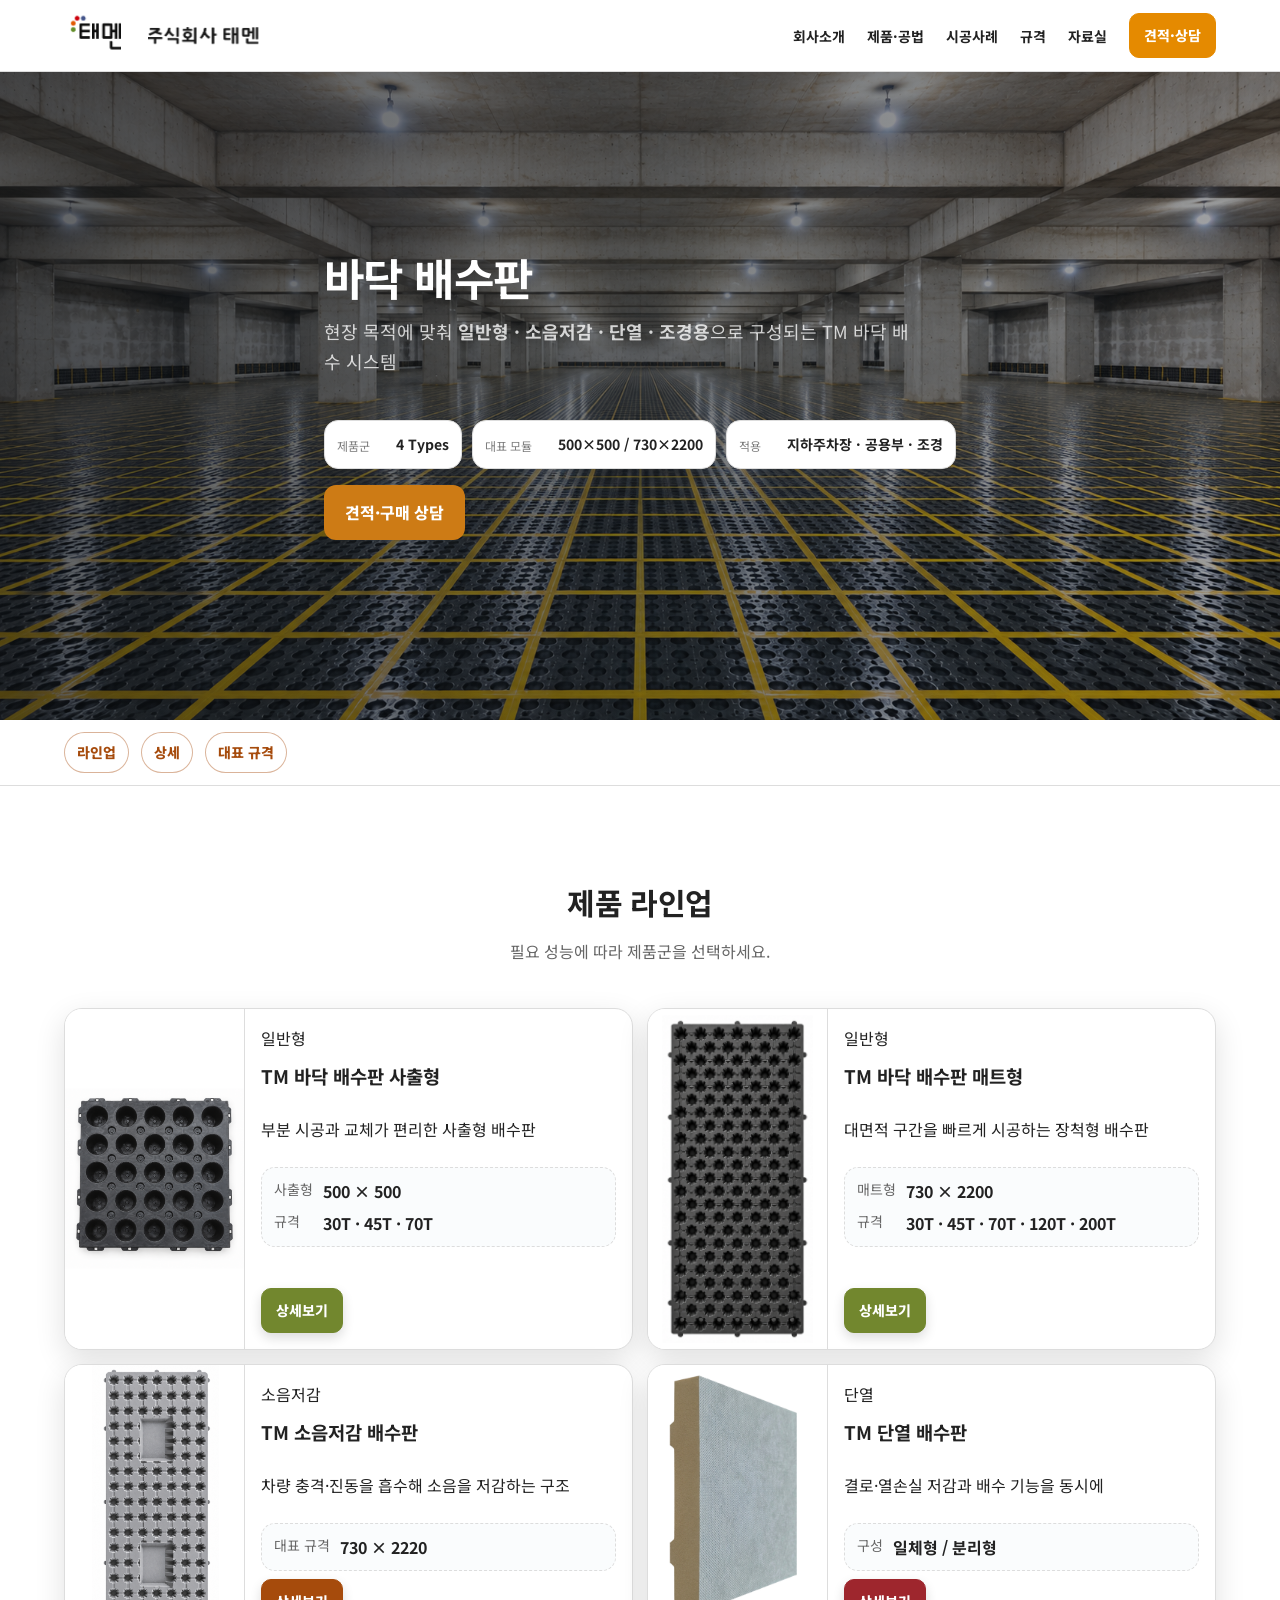
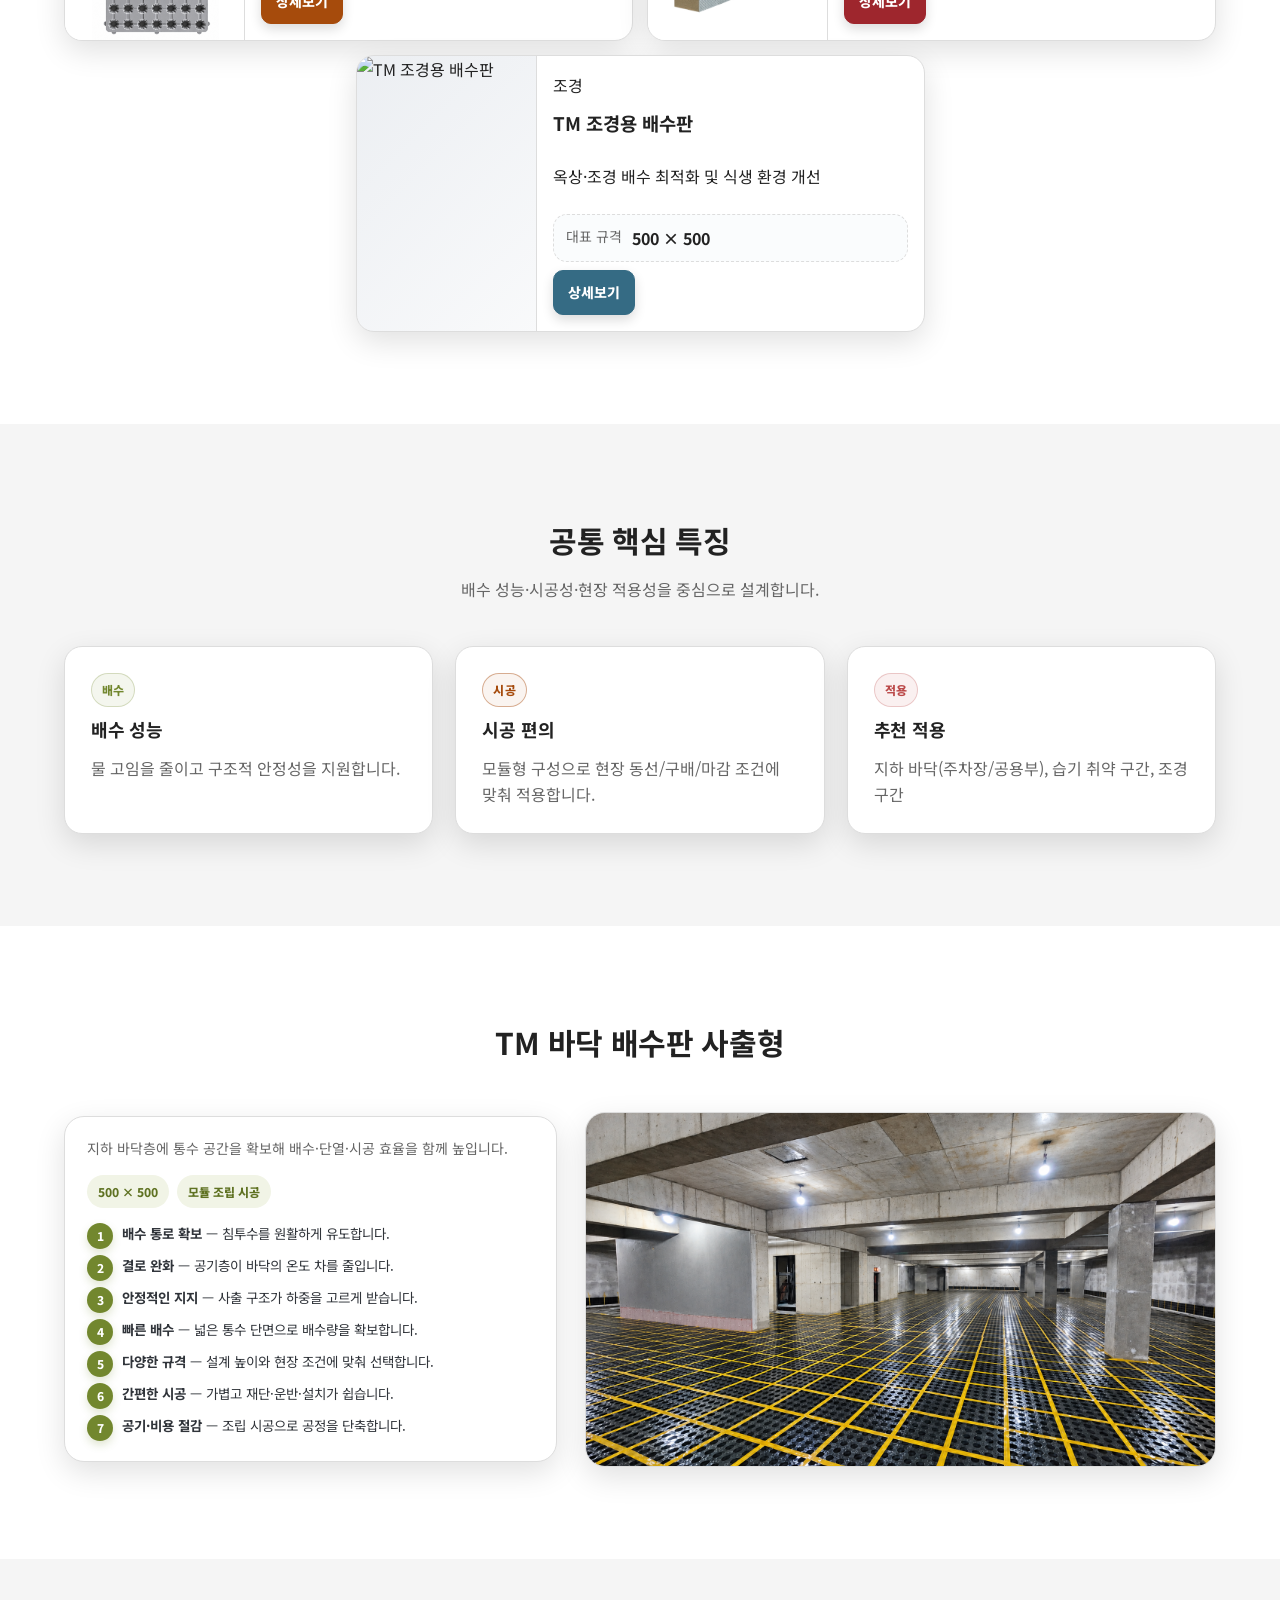
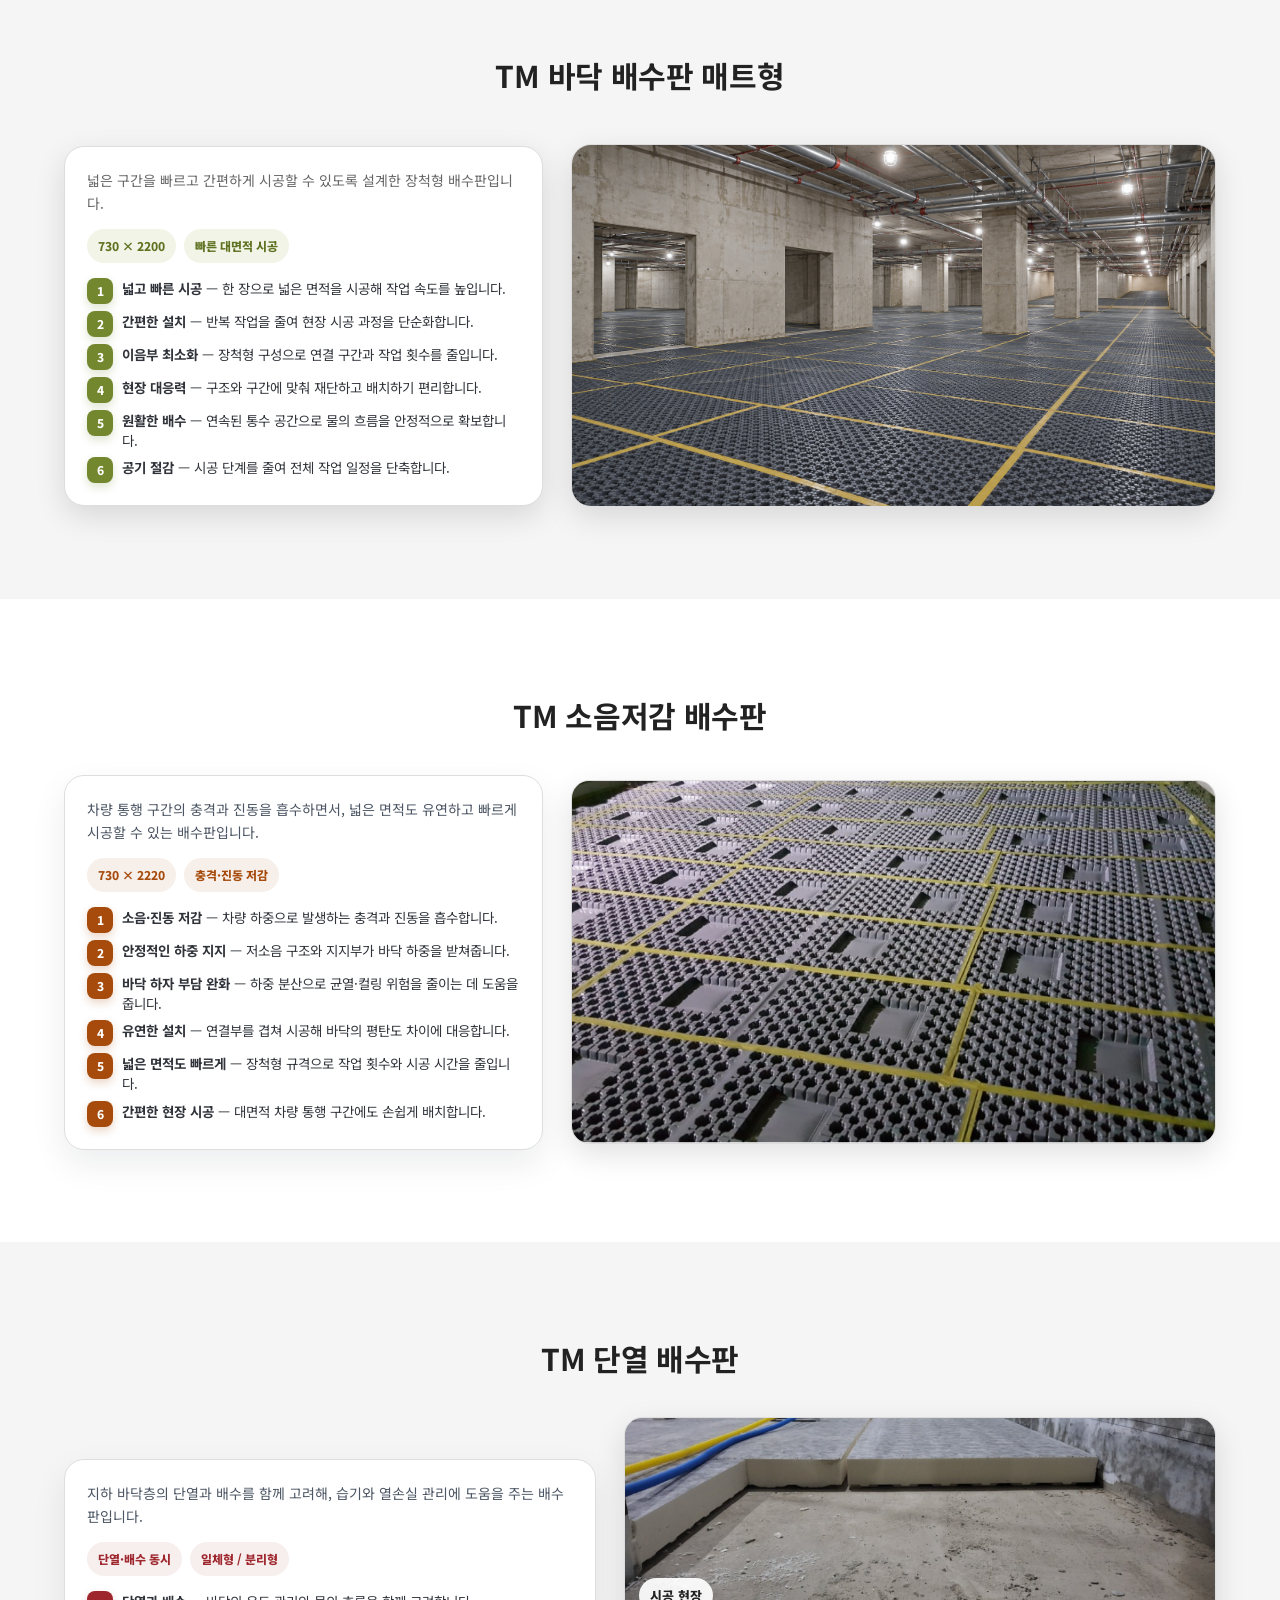
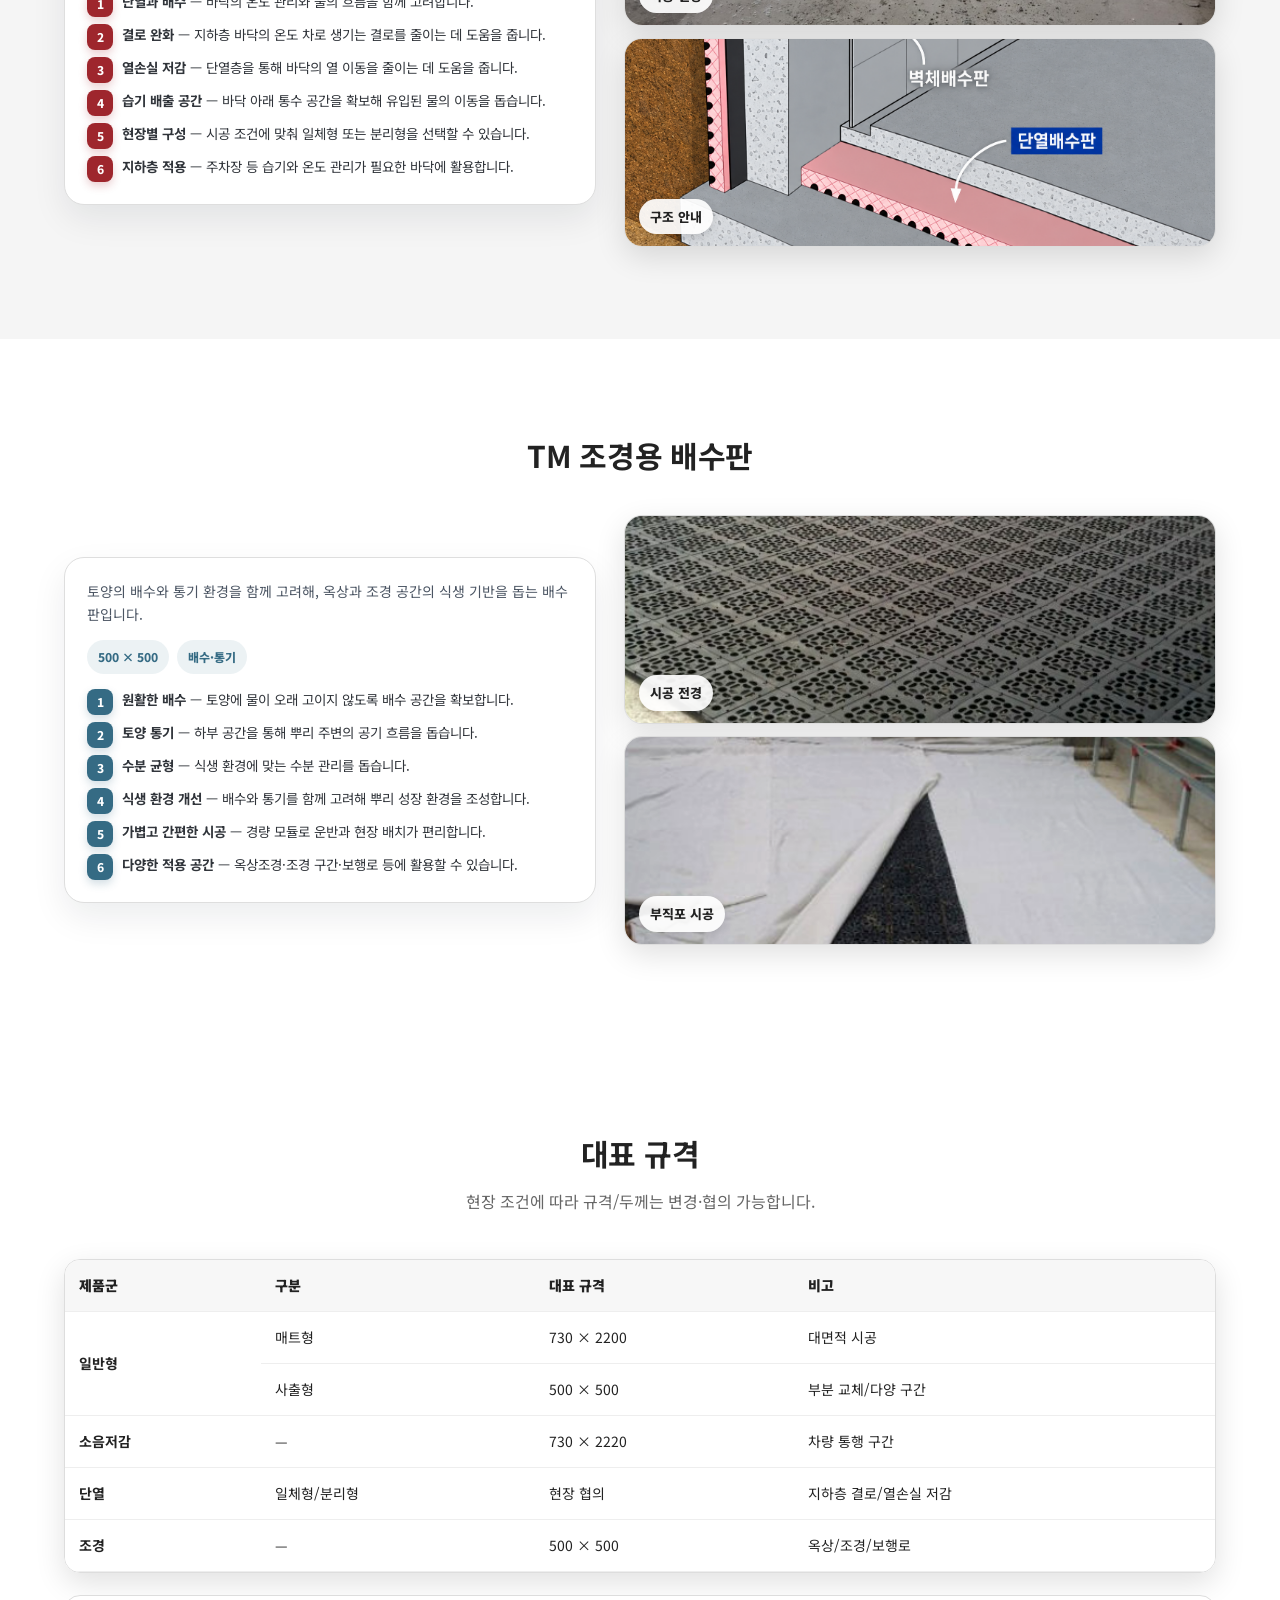
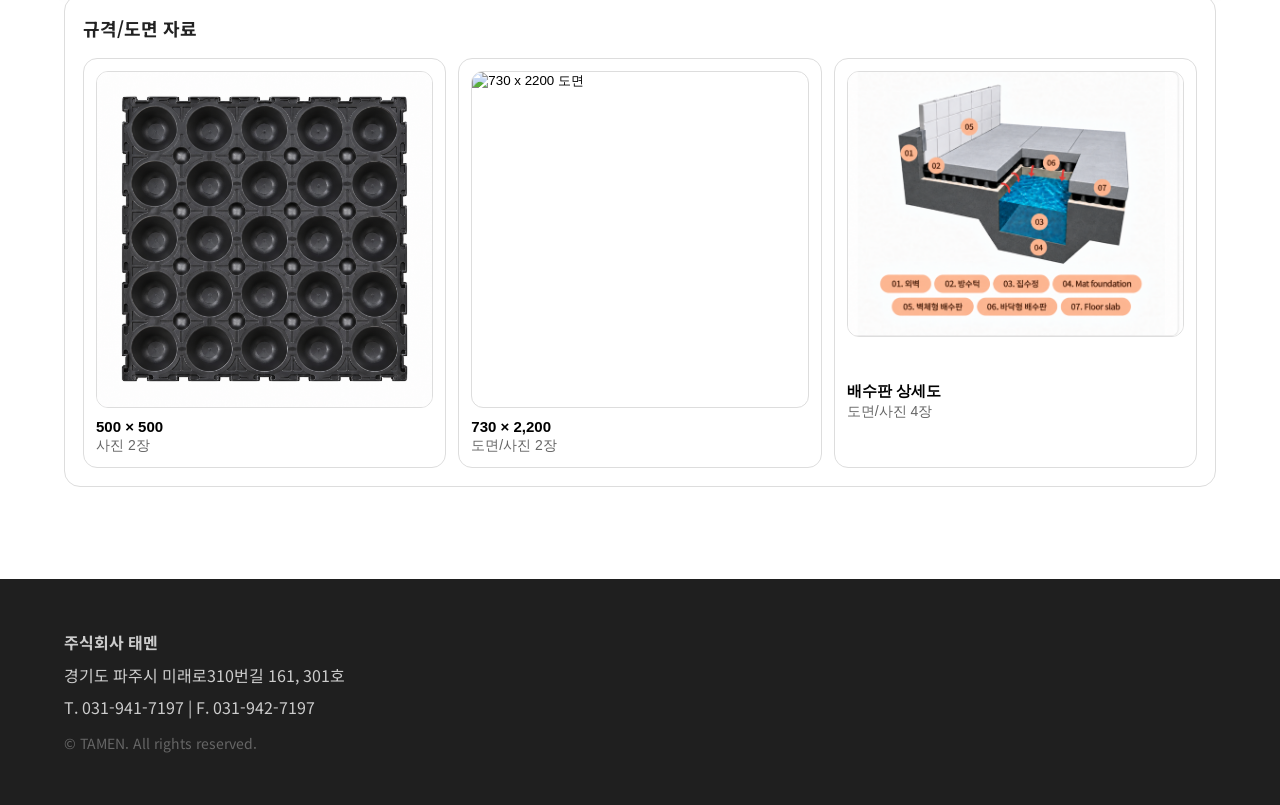
==== commit 88180253: "Update mat drainage panel thicknesses" ====
--- a/drainage.html
+++ b/drainage.html
@@ -102,7 +102,7 @@
               <p class="one">부분 시공과 교체가 편리한 사출형 배수판</p>
               <div class="lineupSpec">
                 <span class="muted">사출형</span><b>500 × 500</b>
-                <span class="muted">규격</span><b>30T · 45T · 70T · 120T · 200T</b>
+                <span class="muted">규격</span><b>30T · 45T · 70T</b>
               </div>
               <a class="btn secondary small" href="#standard">상세보기</a>
             </div>
@@ -118,7 +118,7 @@
               <p class="one">대면적 구간을 빠르게 시공하는 장척형 배수판</p>
               <div class="lineupSpec">
                 <span class="muted">매트형</span><b>730 × 2200</b>
-                <span class="muted">규격</span><b>30T · 45T · 70T</b>
+                <span class="muted">규격</span><b>30T · 45T · 70T · 120T · 200T</b>
               </div>
               <a class="btn secondary small" href="#mat">상세보기</a>
             </div>
@@ -430,7 +430,7 @@
               </div>
               <div class="specMeta">
                 <b>730 × 2,200</b>
-                <span class="muted">도면/사진 3장</span>
+                <span class="muted">도면/사진 2장</span>
               </div>
             </button>
             <button class="specCard" type="button" data-spec-set="specDetail" aria-label="배수판 상세도 팝업 열기">
@@ -478,7 +478,7 @@
     </div>
   </div>
 
-  <script src="main.js?v=20260928-mat-drawing"></script>
+  <script src="main.js?v=20260923-drainage-details"></script>
 </body>
 
 </html>
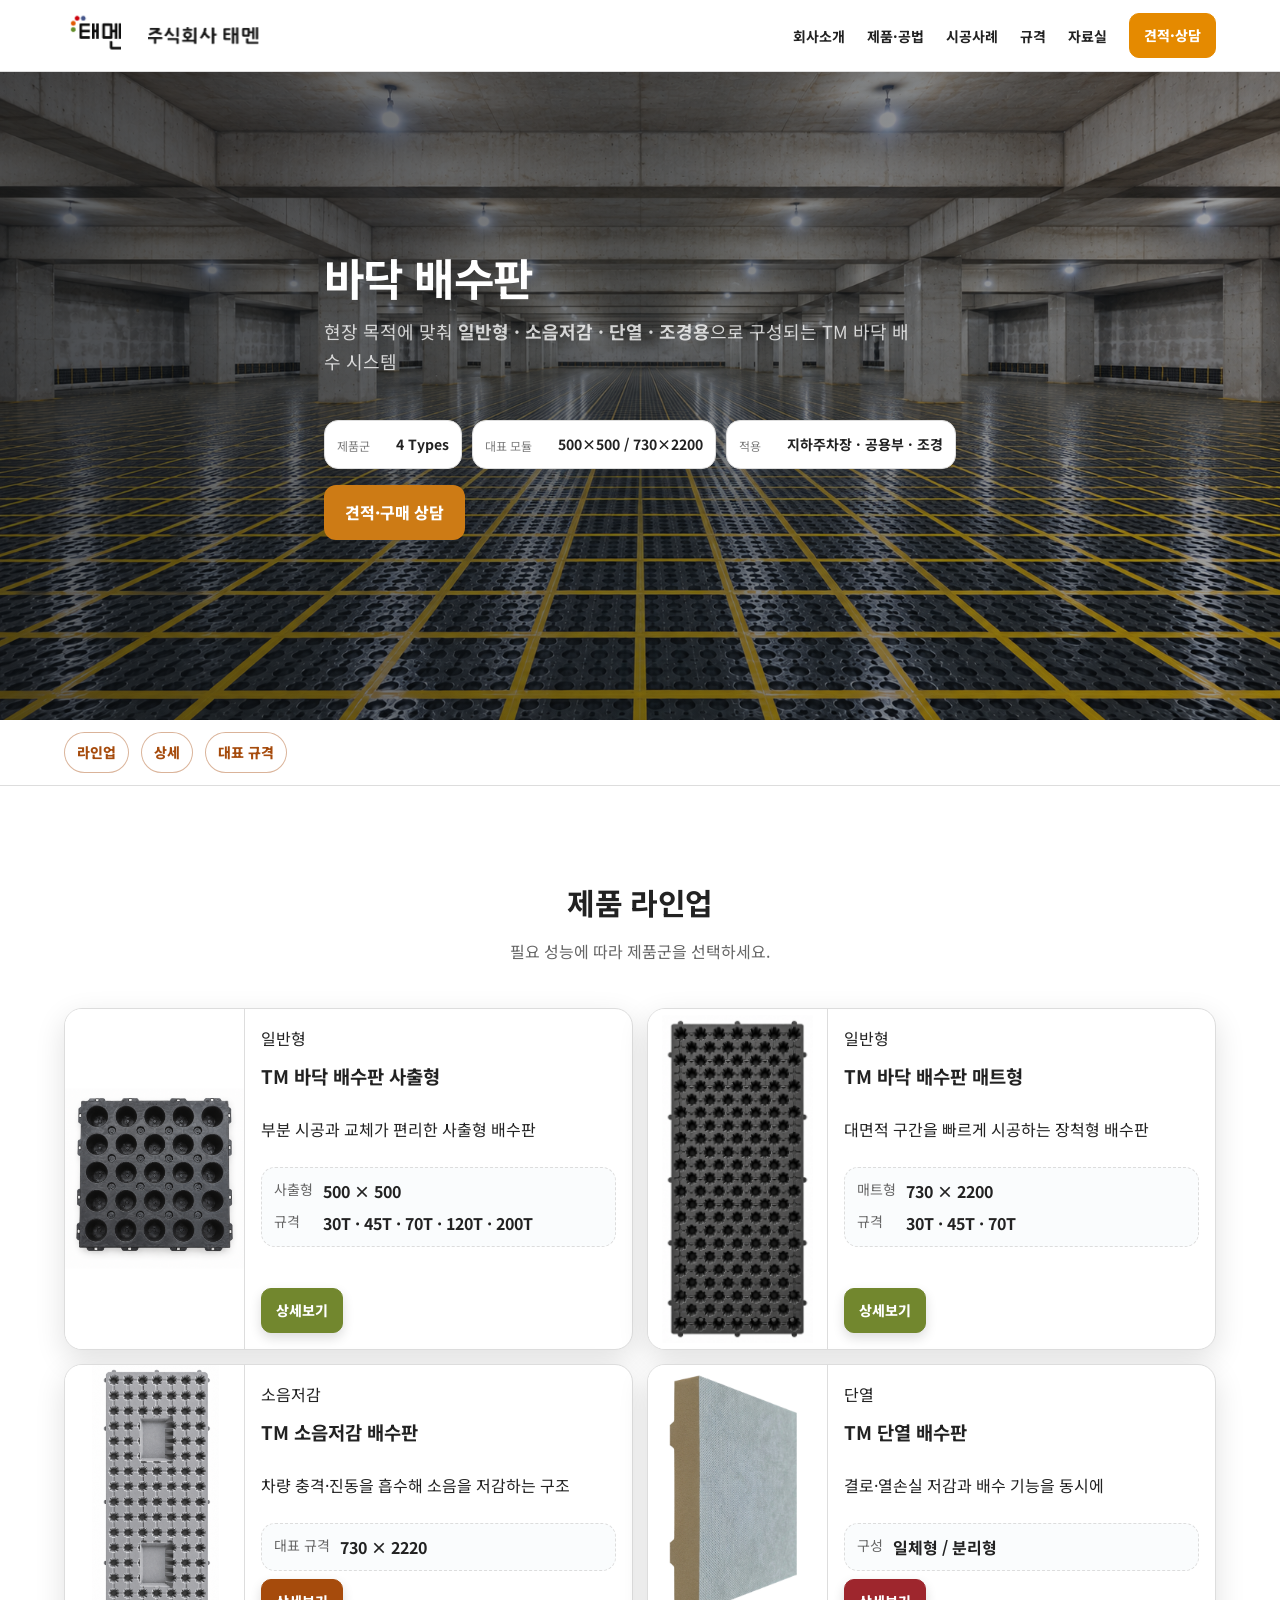
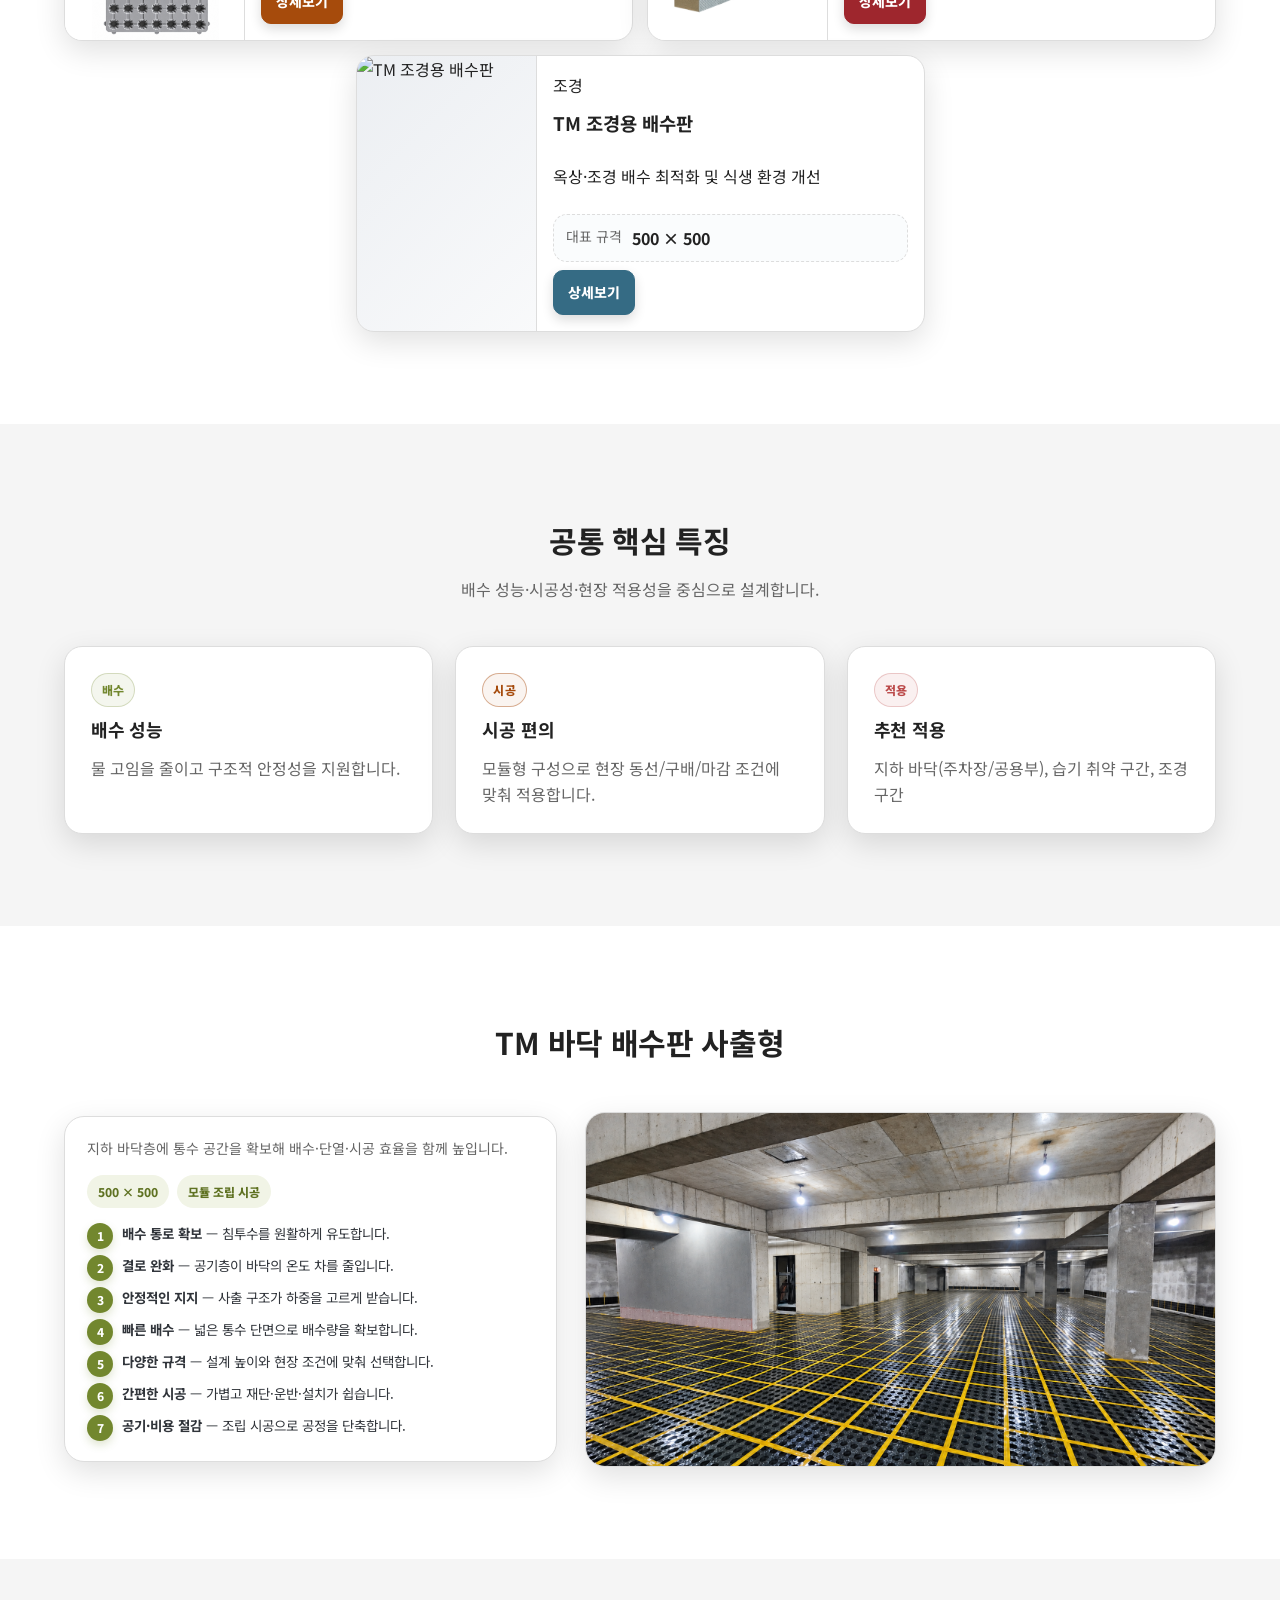
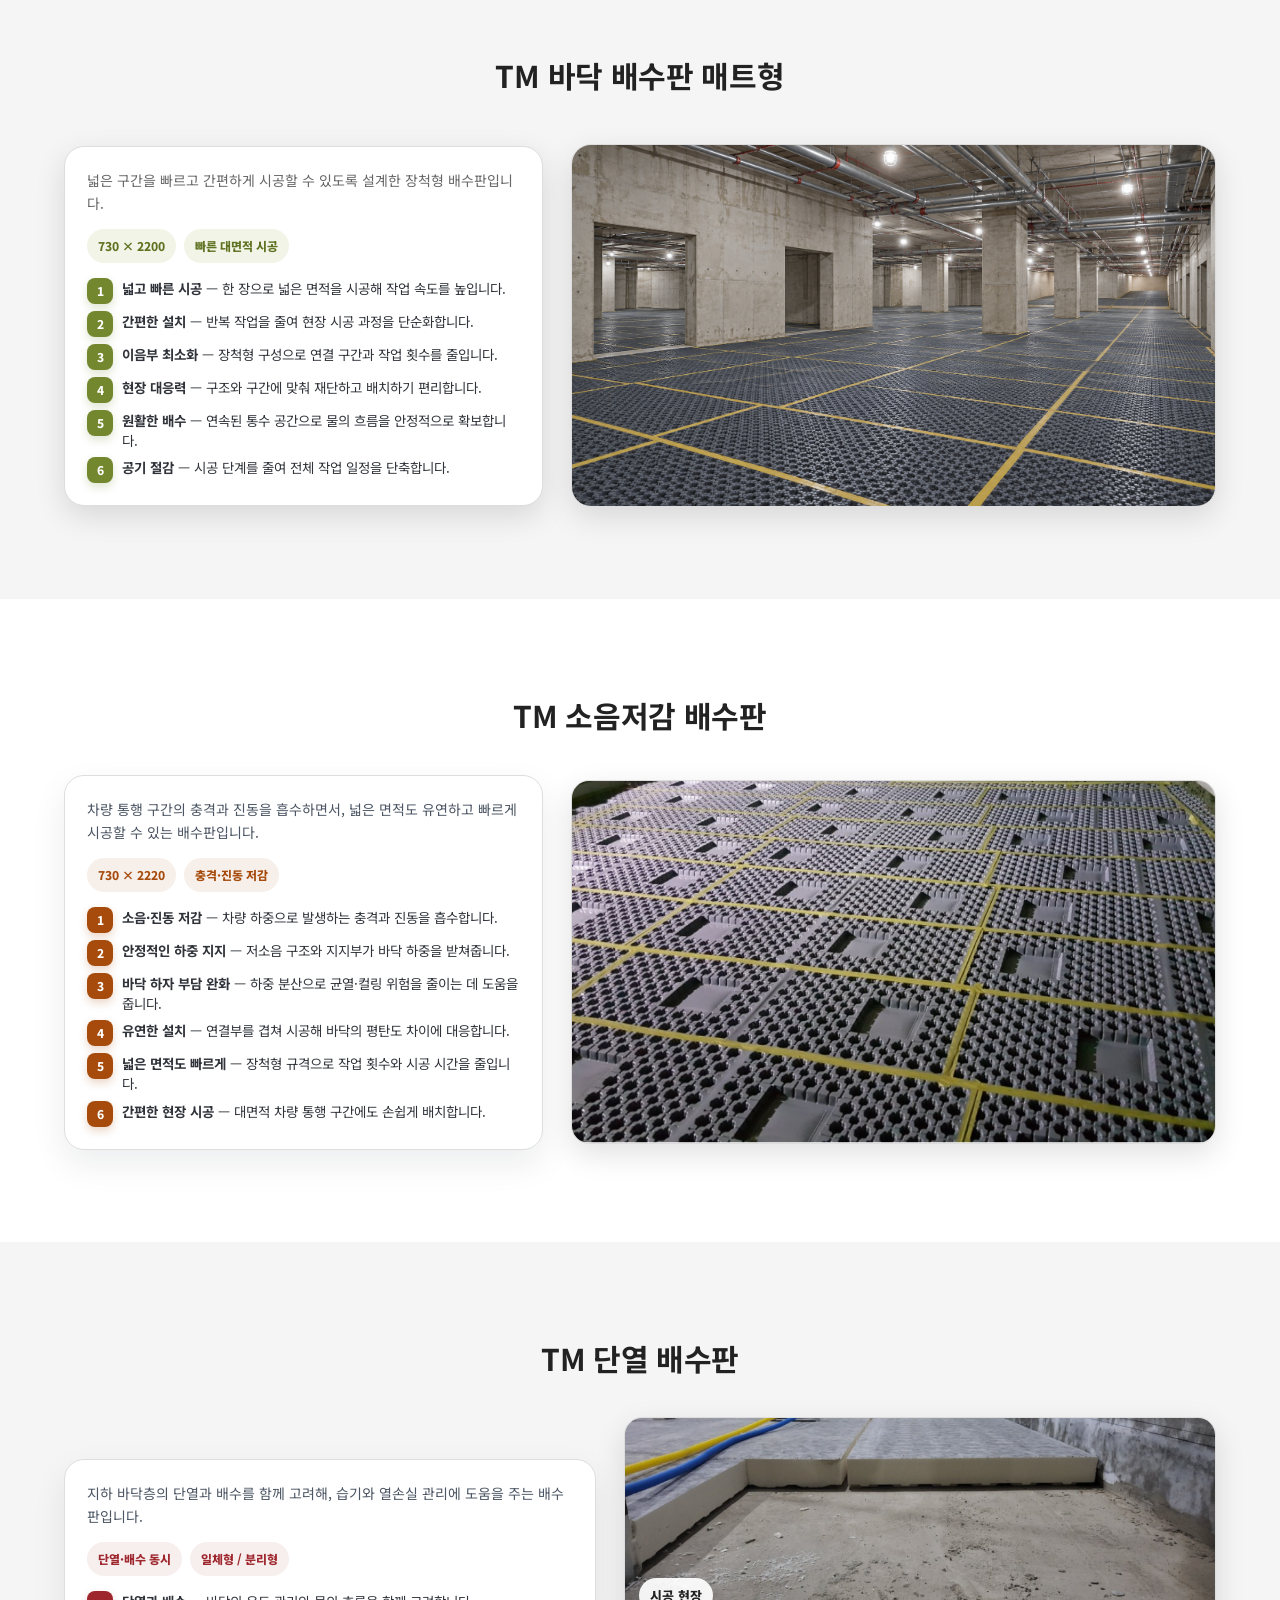
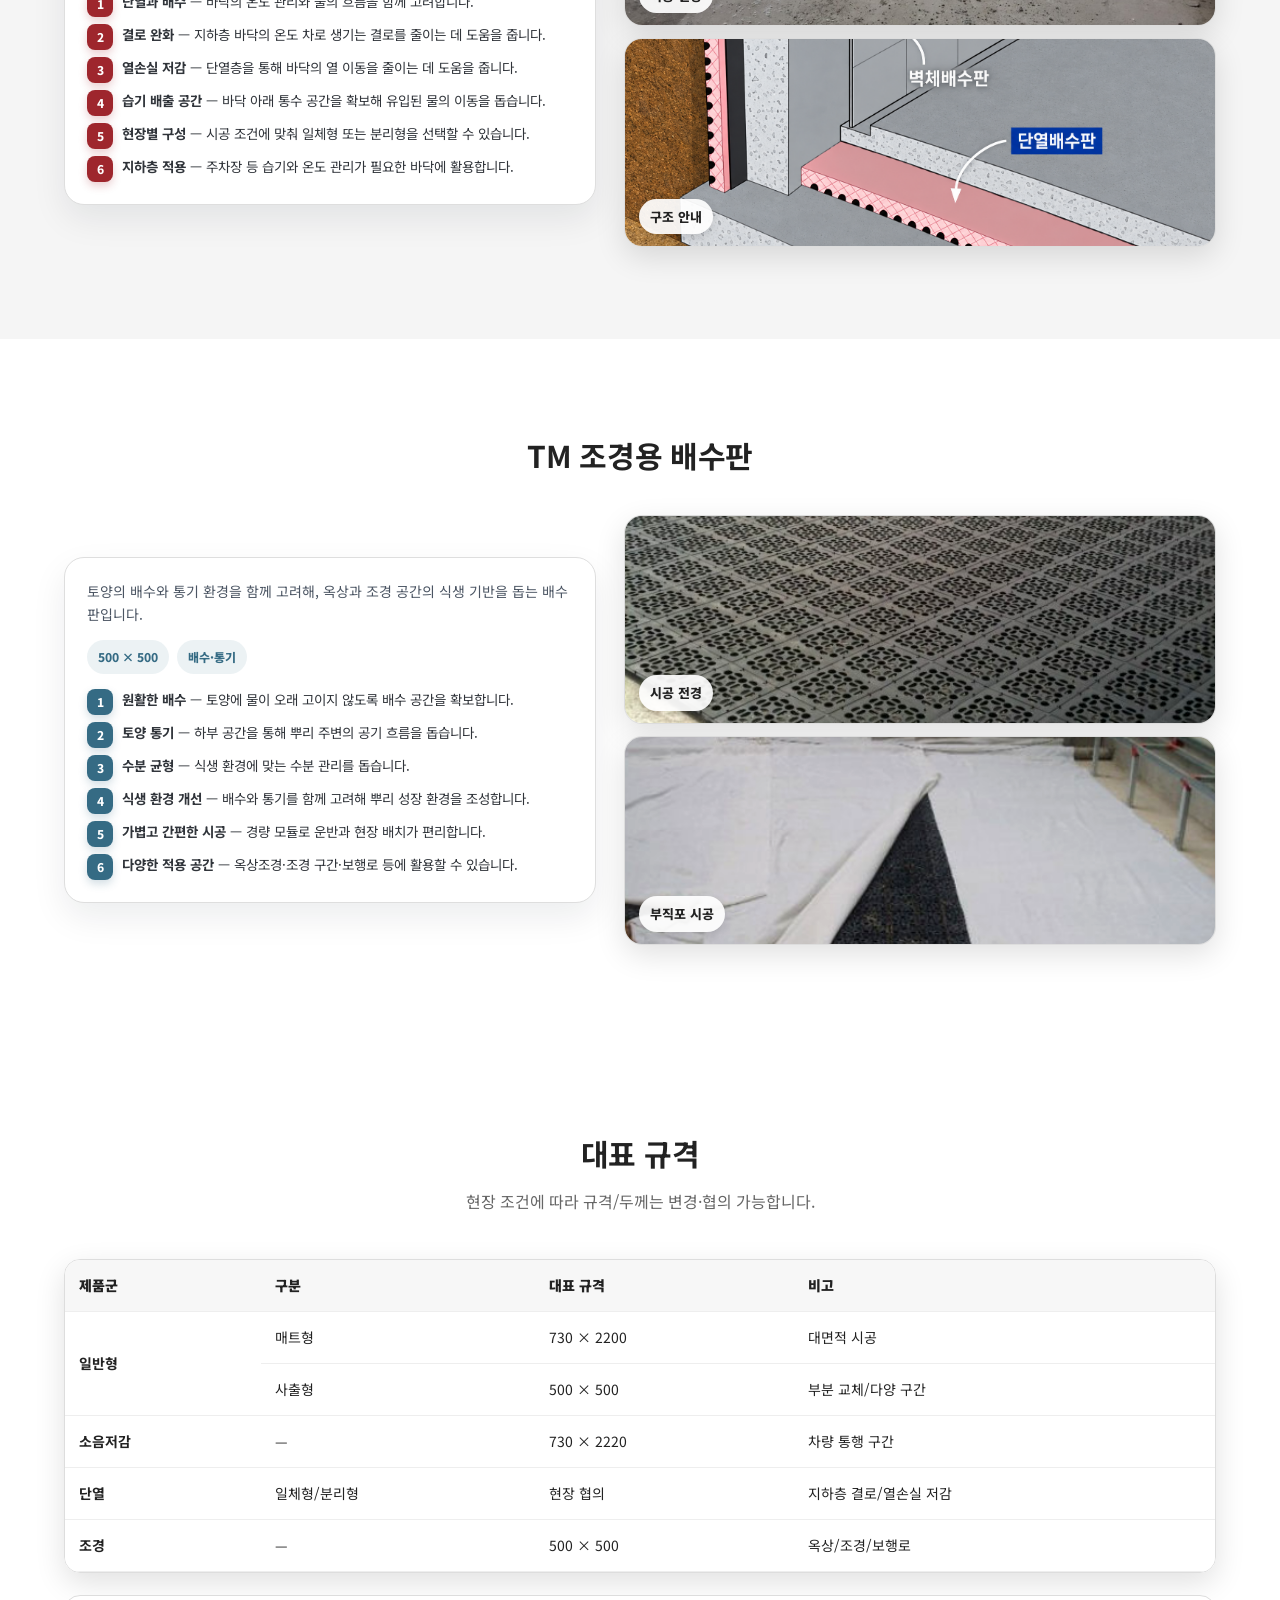
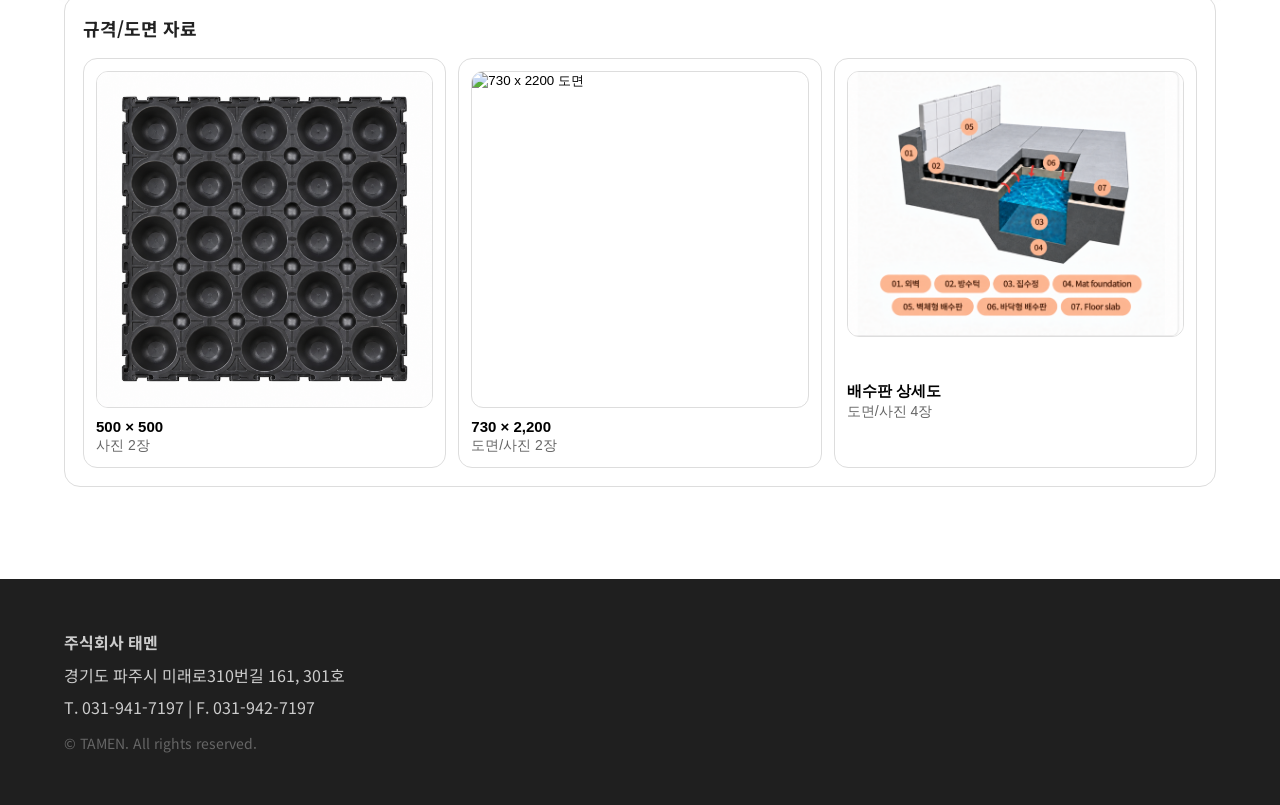
==== commit b4488896: "Correct mat drainage panel thickness list" ====
--- a/drainage.html
+++ b/drainage.html
@@ -102,7 +102,7 @@
               <p class="one">부분 시공과 교체가 편리한 사출형 배수판</p>
               <div class="lineupSpec">
                 <span class="muted">사출형</span><b>500 × 500</b>
-                <span class="muted">규격</span><b>30T · 45T · 70T</b>
+                <span class="muted">규격</span><b>30T · 45T · 70T · 120T · 200T</b>
               </div>
               <a class="btn secondary small" href="#standard">상세보기</a>
             </div>
@@ -118,7 +118,7 @@
               <p class="one">대면적 구간을 빠르게 시공하는 장척형 배수판</p>
               <div class="lineupSpec">
                 <span class="muted">매트형</span><b>730 × 2200</b>
-                <span class="muted">규격</span><b>30T · 45T · 70T · 120T · 200T</b>
+                <span class="muted">규격</span><b>30T · 45T · 70T</b>
               </div>
               <a class="btn secondary small" href="#mat">상세보기</a>
             </div>
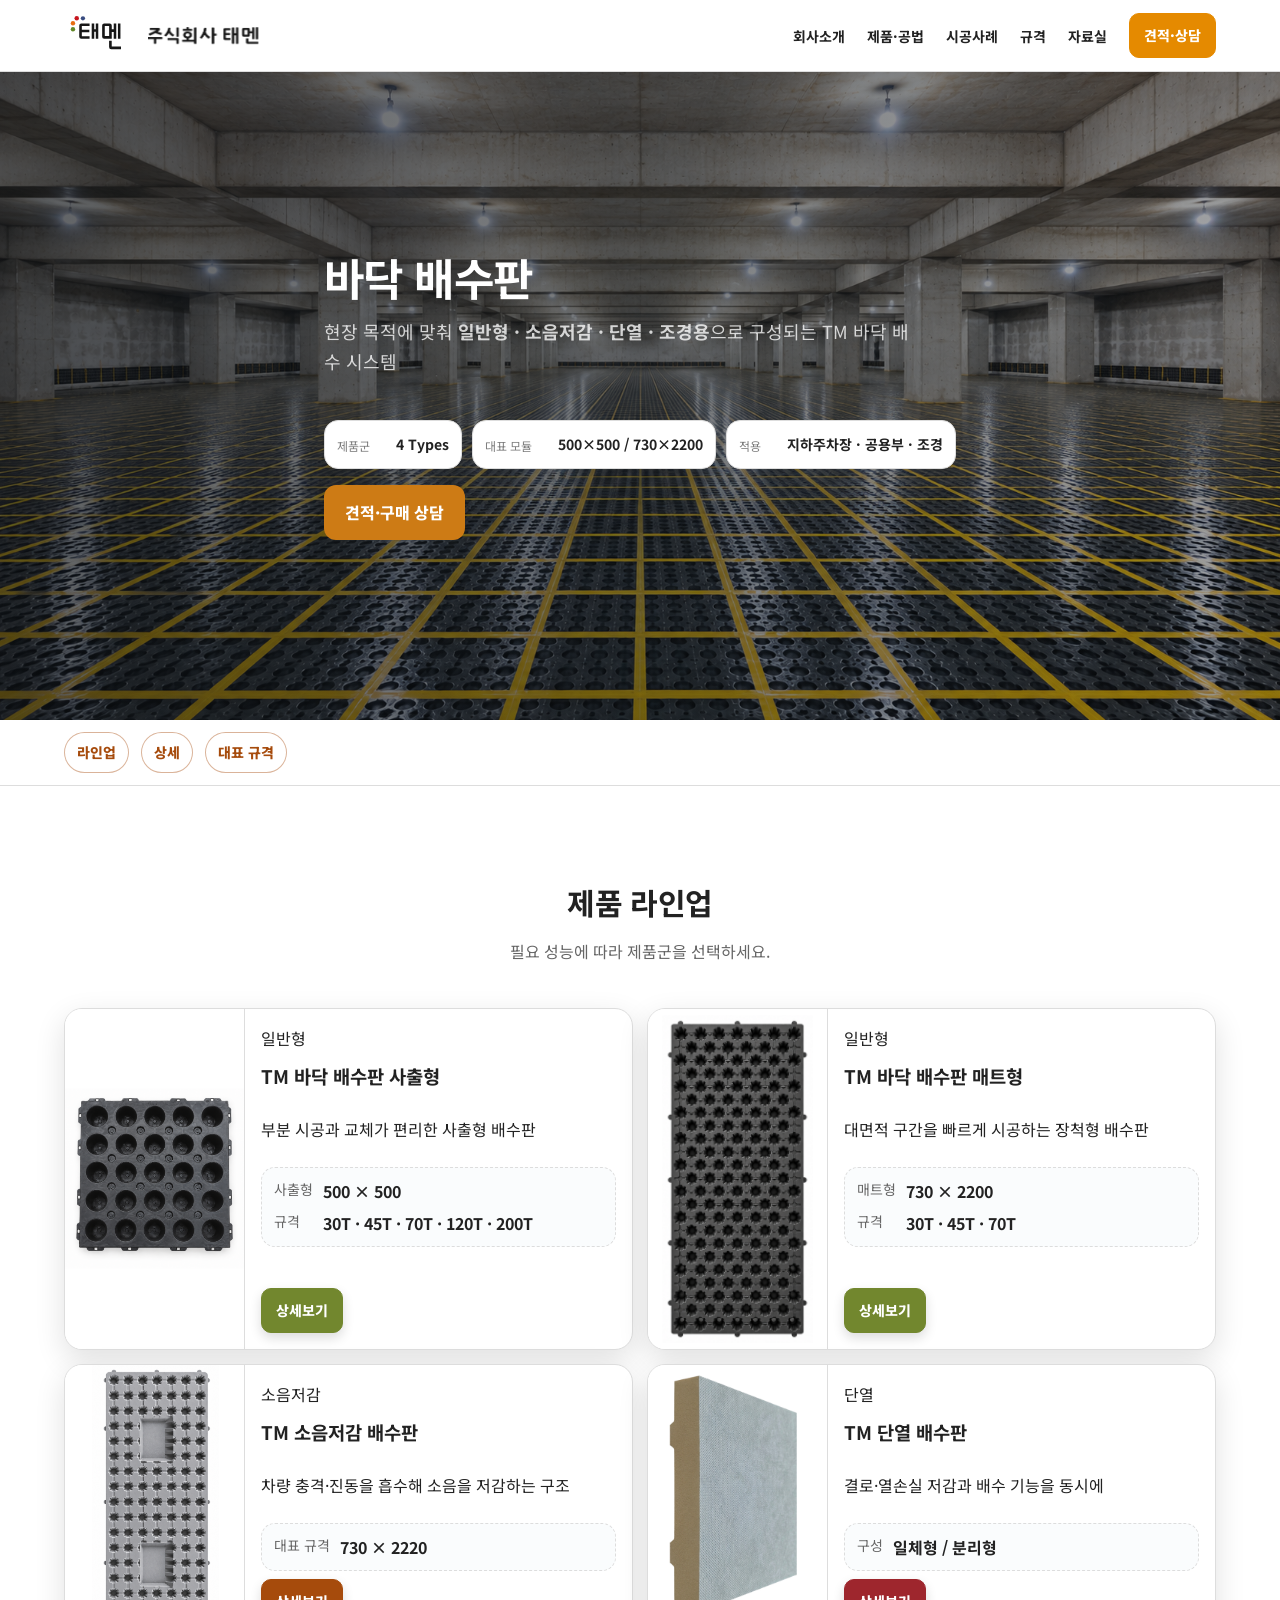
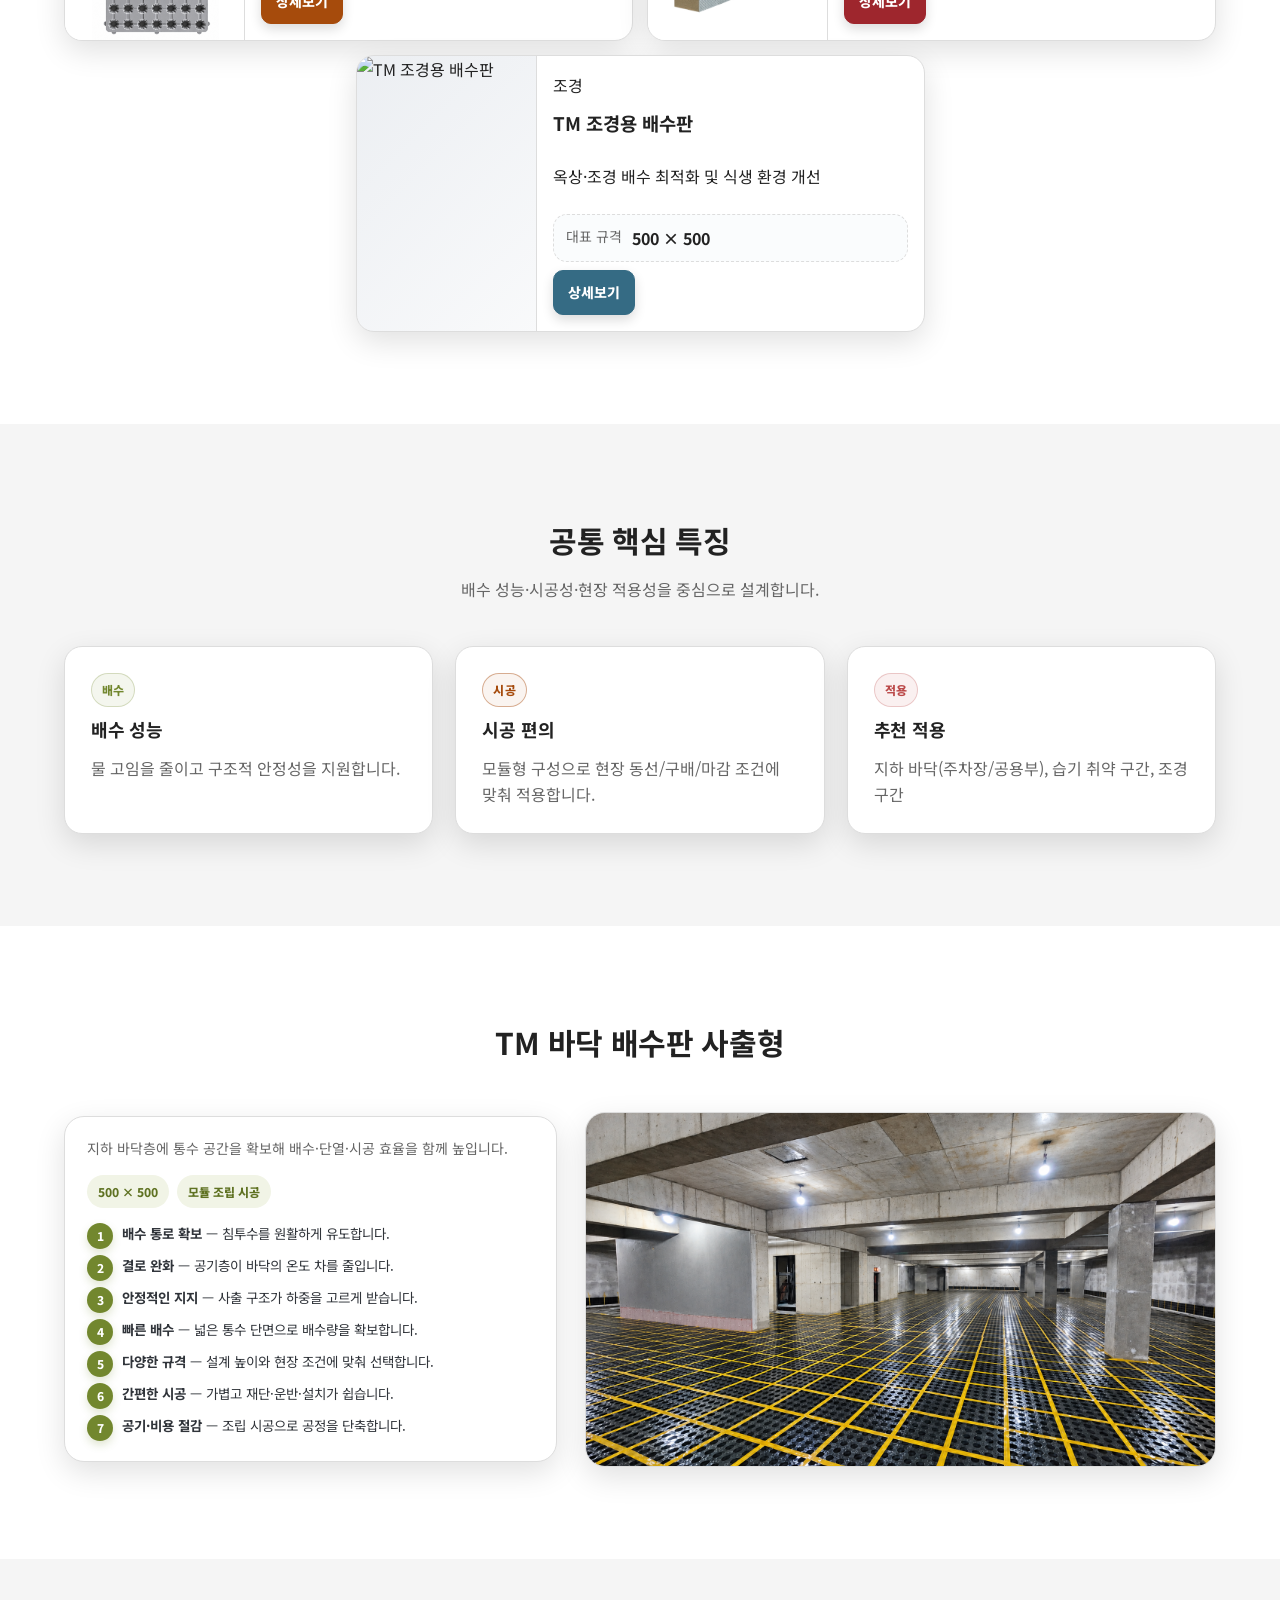
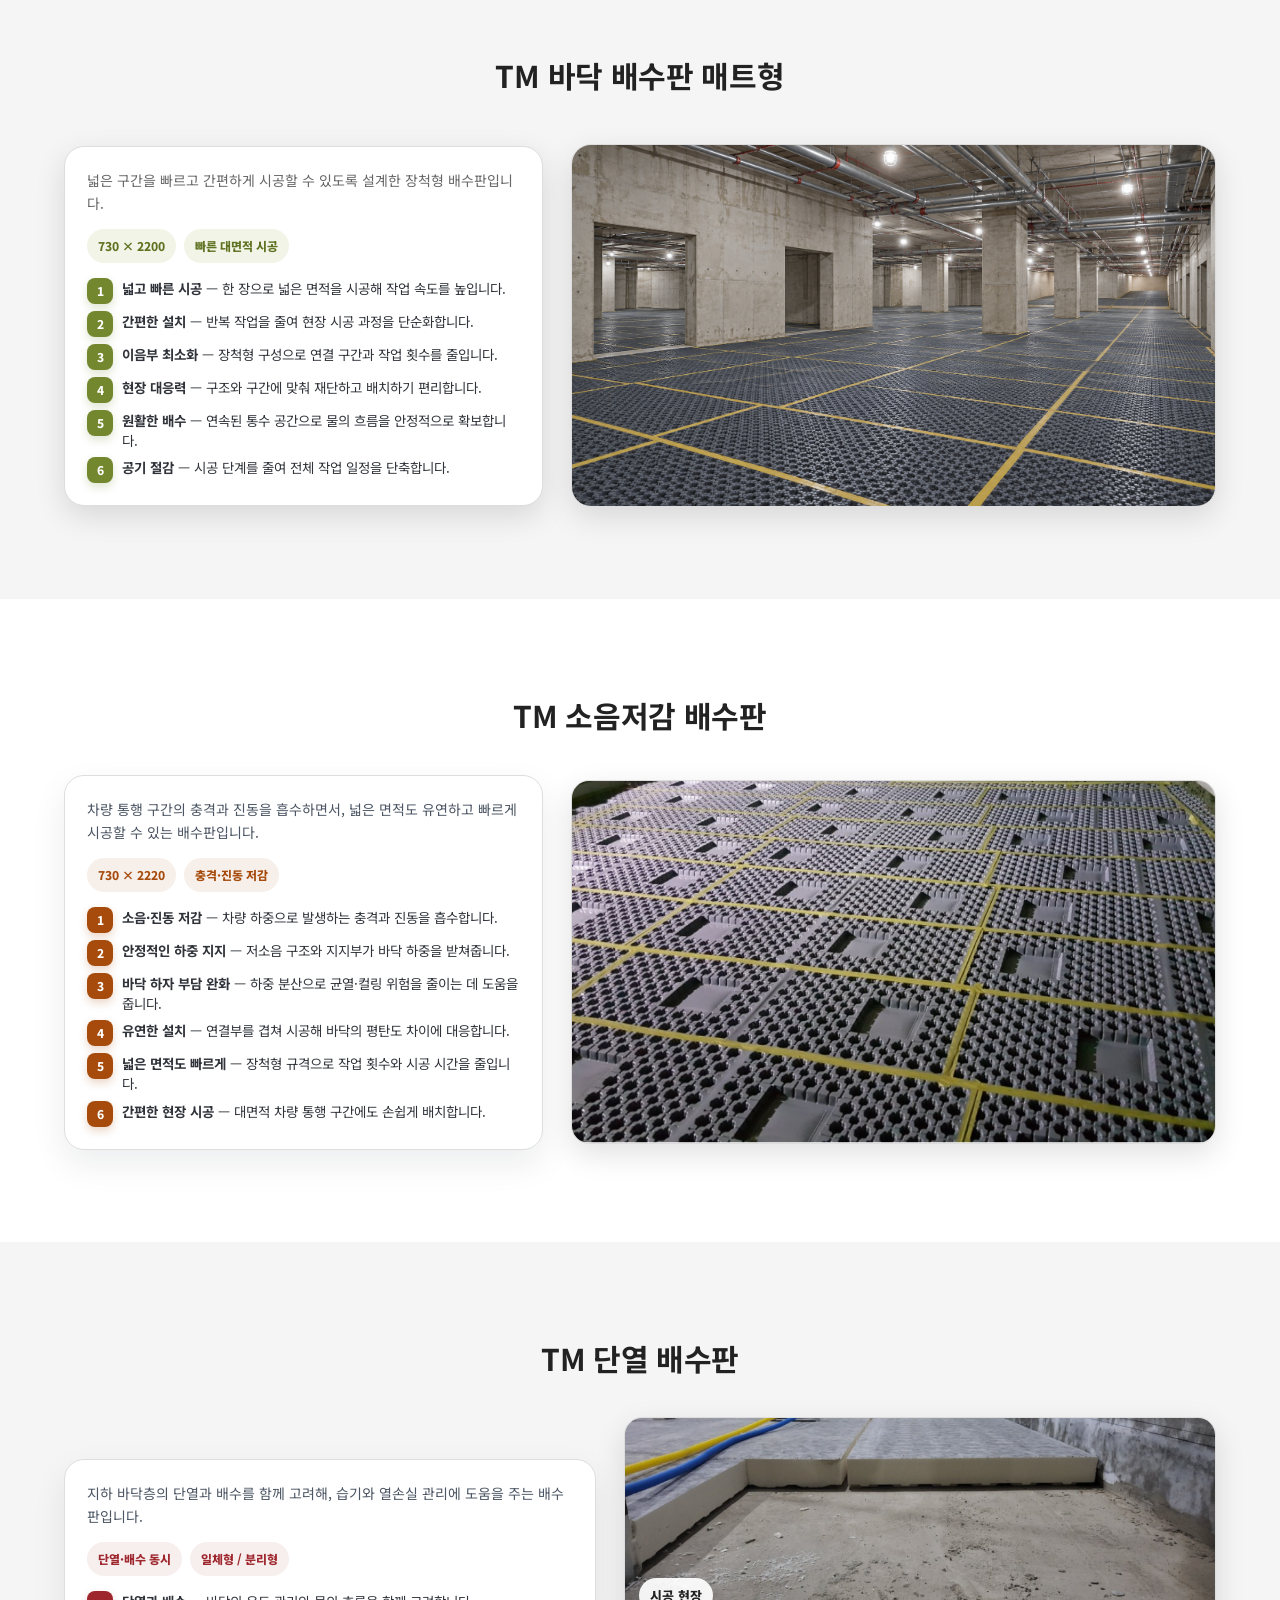
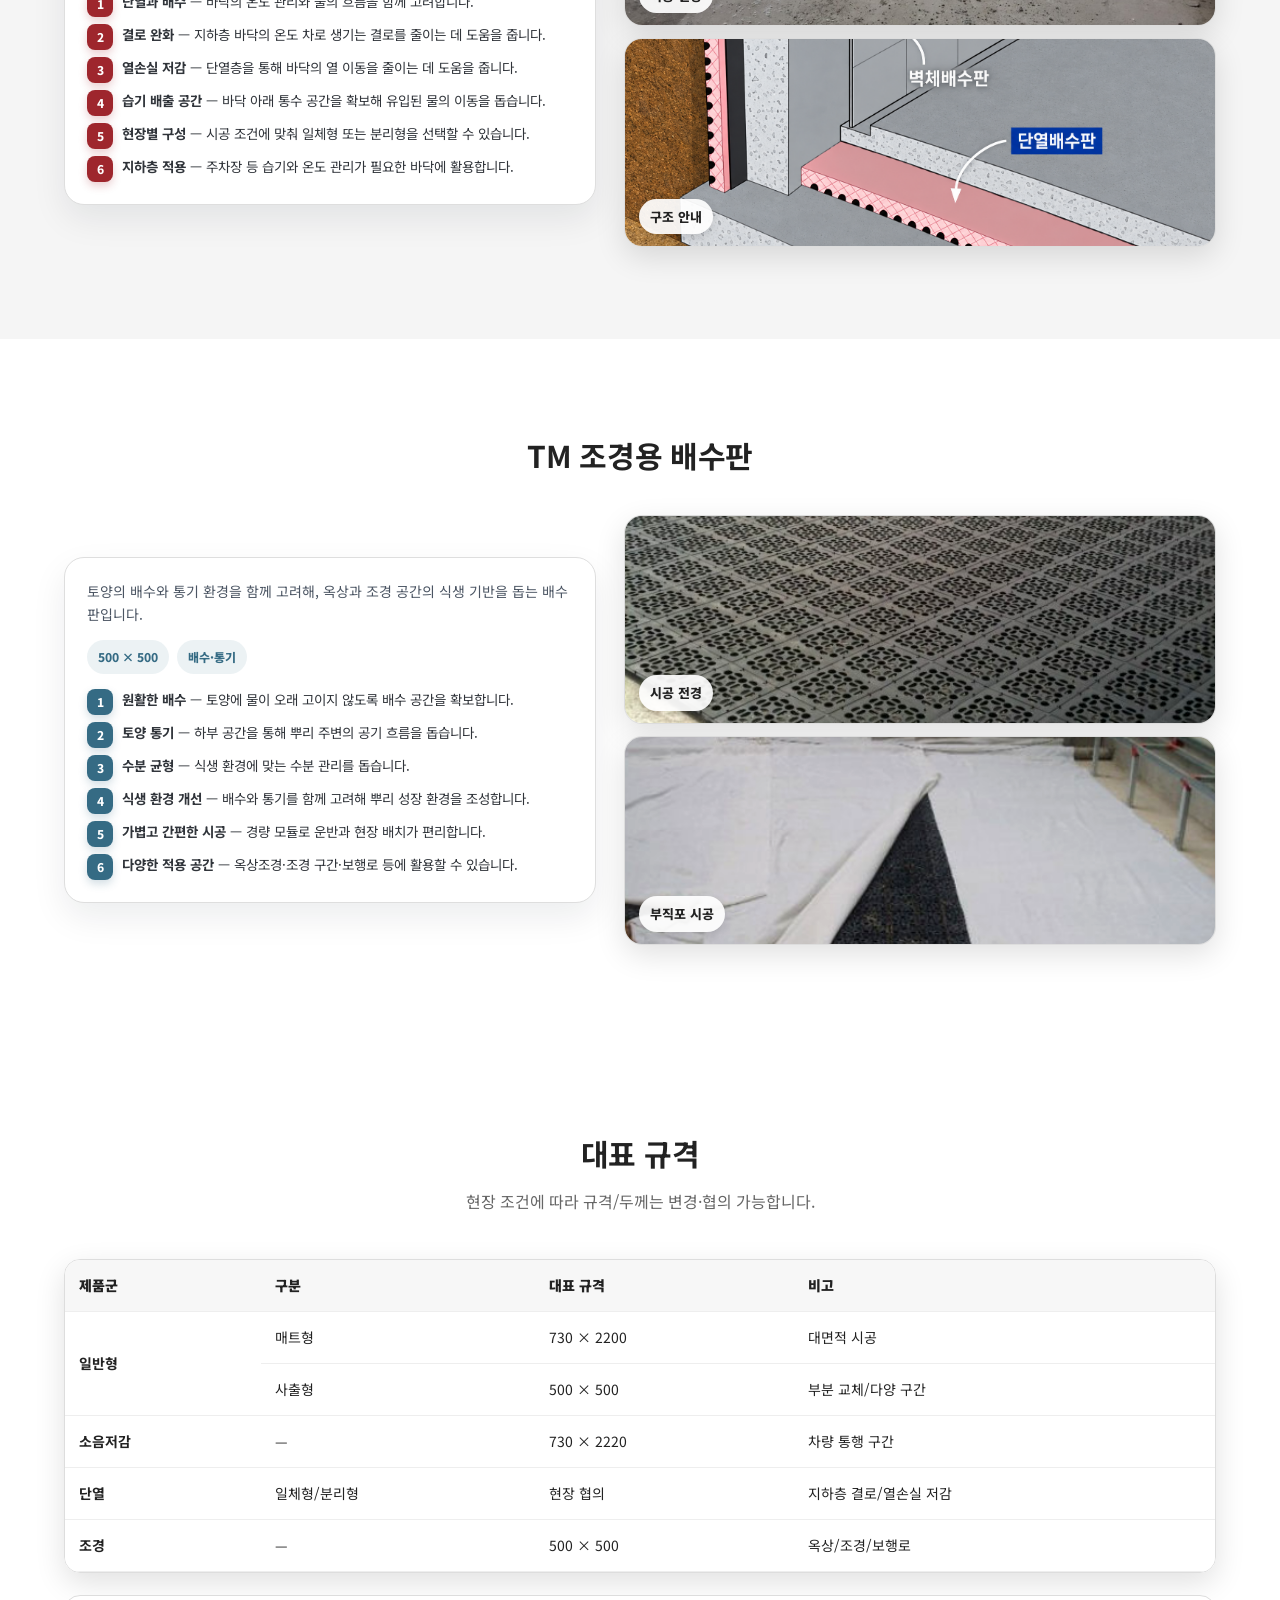
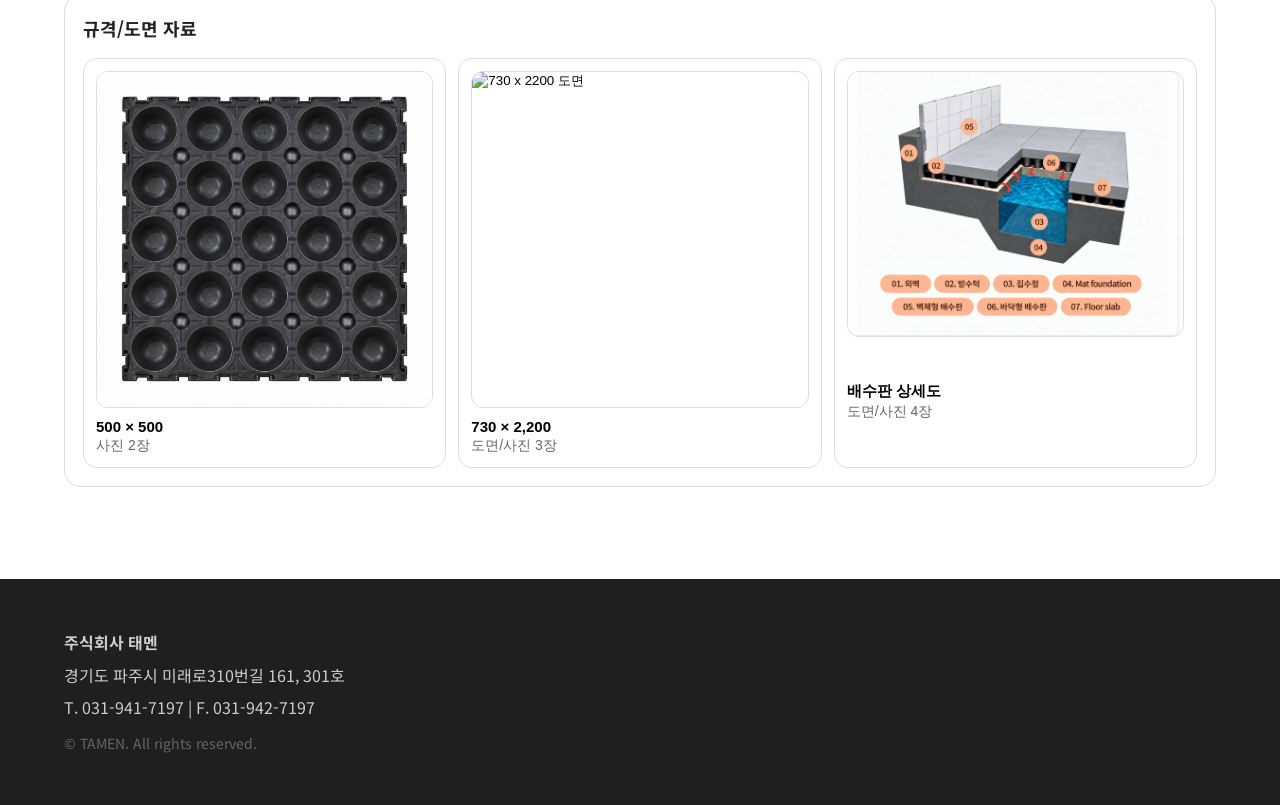
==== commit 8056491e: "Replace header logo with stamp-free SVG variants" ====
--- a/drainage.html
+++ b/drainage.html
@@ -12,7 +12,7 @@
   <link href="https://fonts.googleapis.com/css2?family=Noto+Sans+KR:wght@400;500;700;800;900&display=swap"
     rel="stylesheet">
   <script src="theme.js?v=20260923-night"></script>
-  <link rel="stylesheet" href="styles.css?v=20260927-brand-match" />
+  <link rel="stylesheet" href="styles.css?v=20261125-header-logo" />
 </head>
 
 <body>
@@ -21,7 +21,7 @@
     <div class="container nav" aria-label="상단 메뉴">
       <div class="brand">
 <span class="company-wordmark" role="img" aria-label="주식회사 태멘"></span>
-        <a href="index.html#top" aria-label="태멘 로고 — 홈페이지로 이동"><img src="assets/logo-header-transparent.png" alt="태멘" class="logo-img" /></a>
+        <a href="index.html#top" aria-label="태멘 로고 — 홈페이지로 이동"><img src="assets/logo-header-vector-day.svg" alt="태멘" class="logo-img" /></a>
       </div>
 
       <button class="menuBtn" id="menuBtn" aria-expanded="false" aria-controls="mobileMenu">☰ 메뉴</button>
@@ -430,7 +430,7 @@
               </div>
               <div class="specMeta">
                 <b>730 × 2,200</b>
-                <span class="muted">도면/사진 2장</span>
+                <span class="muted">도면/사진 3장</span>
               </div>
             </button>
             <button class="specCard" type="button" data-spec-set="specDetail" aria-label="배수판 상세도 팝업 열기">
@@ -478,7 +478,7 @@
     </div>
   </div>
 
-  <script src="main.js?v=20260923-drainage-details"></script>
+  <script src="main.js?v=20260928-mat-drawing"></script>
 </body>
 
 </html>
--- a/styles.css
+++ b/styles.css
@@ -741,7 +741,7 @@
 
 
 .logo-img {
-  content: url('assets/logo-header-day-matched.png');
+  content: url('assets/logo-header-vector-day.svg');
   width: 57.4px;
   height: auto;
   max-width: none;
@@ -750,19 +750,140 @@
   transform: none;
 }
 
+.certificate-badge {
+  text-decoration: none;
+  cursor: pointer;
+  transition: transform .18s ease, box-shadow .18s ease;
+}
+
+.certificate-badge:hover,
+.certificate-badge:focus-visible {
+  transform: translateY(-1px);
+  box-shadow: 0 6px 18px rgba(112, 139, 34, .18);
+}
+
+.certificate-badge-hint {
+  max-width: 0;
+  overflow: hidden;
+  white-space: nowrap;
+  opacity: 0;
+  transition: max-width .2s ease, opacity .2s ease, margin-left .2s ease;
+}
+
+.certificate-badge:hover .certificate-badge-hint,
+.certificate-badge:focus-visible .certificate-badge-hint {
+  max-width: 90px;
+  margin-left: 4px;
+  opacity: 1;
+}
+
+.certificate-modal {
+  width: min(980px, calc(100vw - 28px));
+  height: min(820px, calc(100vh - 28px));
+  padding: 0;
+  border: 0;
+  border-radius: 20px;
+  box-shadow: 0 24px 80px rgba(5, 16, 32, .3);
+}
+
+.certificate-modal::backdrop { background: rgba(5, 16, 32, .66); }
+.certificate-modal-panel { height: 100%; display: flex; flex-direction: column; background: #fff; }
+.certificate-modal-header { display: flex; align-items: center; justify-content: space-between; gap: 20px; padding: 22px 28px 18px; border-bottom: 1px solid var(--line); }
+.certificate-modal-header h2 { margin: 8px 0 4px; }
+.certificate-modal-header p { margin: 0; color: var(--muted); }
+.certificate-modal-actions { display: flex; gap: 8px; flex-wrap: wrap; justify-content: flex-end; }
+.certificate-modal iframe { width: 100%; flex: 1; border: 0; background: #f4f5f6; }
+.certificate-modal-close { position: absolute; top: 10px; right: 12px; z-index: 2; width: 38px; height: 38px; border: 0; border-radius: 50%; background: #fff; box-shadow: 0 4px 16px rgba(0,0,0,.12); font-size: 27px; cursor: pointer; }
+
+@media (max-width: 680px) {
+  .certificate-modal { width: 100vw; height: 100vh; max-width: none; max-height: none; border-radius: 0; }
+  .certificate-modal-header { align-items: flex-start; flex-direction: column; padding: 18px 18px 14px; }
+  .certificate-modal-actions { justify-content: flex-start; padding-right: 38px; }
+}
+
+.resource-card--certificate .resource-tag { background: rgba(112, 139, 34, .1); color: #607919; border-color: rgba(112, 139, 34, .3); }
+.certificate-page { padding-top: var(--headerH); }
+.certificate-hero { padding: 76px 0 58px; text-align: center; background: radial-gradient(circle at 50% 20%, rgba(112,139,34,.11), transparent 46%), #f8faf6; }
+.certificate-hero h1 { margin: 18px 0 14px; font-size: clamp(34px, 4.5vw, 58px); letter-spacing: -.05em; }
+.certificate-hero p { margin: 0; color: var(--muted); font-size: clamp(16px, 1.8vw, 20px); line-height: 1.8; }
+.certificate-hero-actions { display: flex; justify-content: center; gap: 10px; flex-wrap: wrap; margin-top: 26px; }
+.certificate-content { padding: 64px 0; }
+.certificate-layout { display: grid; grid-template-columns: minmax(0, .85fr) minmax(420px, 1.15fr); gap: 24px; align-items: stretch; }
+.certificate-facts h2, .certificate-pdf h2 { margin-top: 0; }
+.certificate-facts dl { margin: 22px 0 0; }
+.certificate-facts dl div { display: grid; grid-template-columns: 132px 1fr; gap: 18px; padding: 14px 0; border-bottom: 1px solid var(--line); }
+.certificate-facts dt { color: var(--muted); font-weight: 700; }
+.certificate-facts dd { margin: 0; font-weight: 800; line-height: 1.55; }
+.certificate-source-note { margin-top: 18px; color: var(--muted); font-size: 14px; line-height: 1.7; }
+.certificate-product-links { display: flex; gap: 8px; flex-wrap: wrap; margin-top: 20px; }
+.certificate-pdf { display: flex; flex-direction: column; min-height: 720px; }
+.certificate-pdf iframe { width: 100%; flex: 1; min-height: 640px; border: 1px solid var(--line); border-radius: 14px; background: #f4f5f6; }
+.certificate-faq { padding: 64px 0 80px; background: var(--bg); }
+.certificate-faq .card { max-width: 900px; margin: 0 auto; }
+.certificate-faq .card p { margin-bottom: 0; line-height: 1.9; }
+
+html[data-seoul-night="true"] .certificate-hero { background: radial-gradient(circle at 50% 20%, rgba(129,157,62,.13), transparent 46%), #101d30; }
+html[data-seoul-night="true"] .certificate-modal-panel { background: #162238; color: #f2f6fb; }
+html[data-seoul-night="true"] .certificate-modal-close { background: #21324c; color: #fff; }
+
+@media (max-width: 900px) {
+  .certificate-layout { grid-template-columns: 1fr; }
+  .certificate-pdf { min-height: 620px; }
+}
+
+@media (max-width: 560px) {
+  .certificate-hero { padding: 54px 0 42px; }
+  .certificate-hero p br { display: none; }
+  .certificate-content { padding: 40px 0; }
+  .certificate-facts dl div { grid-template-columns: 1fr; gap: 5px; }
+  .certificate-pdf { min-height: 520px; }
+  .certificate-pdf iframe { min-height: 440px; }
+}
+
 .header-installation {
+  position: relative;
   width: 470px;
   height: 66px;
   flex: 0 1 470px;
   margin: 0 18px;
   overflow: hidden;
-  border-radius: 4px;
+  border-radius: 8px;
+  isolation: isolate;
 }
 
 .header-installation canvas {
   display: block;
   width: 100%;
   height: 66px;
+}
+
+.header-installation::before,
+.header-installation::after {
+  content: "";
+  position: absolute;
+  z-index: 2;
+  top: 0;
+  bottom: 0;
+  width: 34px;
+  pointer-events: none;
+}
+
+.header-installation::before {
+  left: 0;
+  background: linear-gradient(90deg, rgba(255,255,255,.96), rgba(255,255,255,0));
+}
+
+.header-installation::after {
+  right: 0;
+  background: linear-gradient(270deg, rgba(255,255,255,.96), rgba(255,255,255,0));
+}
+
+html[data-seoul-night="true"] .header-installation::before {
+  background: linear-gradient(90deg, #101d30, rgba(16,29,48,0));
+}
+
+html[data-seoul-night="true"] .header-installation::after {
+  background: linear-gradient(270deg, #101d30, rgba(16,29,48,0));
 }
 
 @media (max-width: 1100px) {
@@ -2790,7 +2911,7 @@
 }
 
 html[data-seoul-night="true"] .brand .logo-img {
-  content: url('assets/logo-header-night.png');
+  content: url('assets/logo-header-vector-night.svg');
   position: static;
   width: 57.4px;
   height: auto;
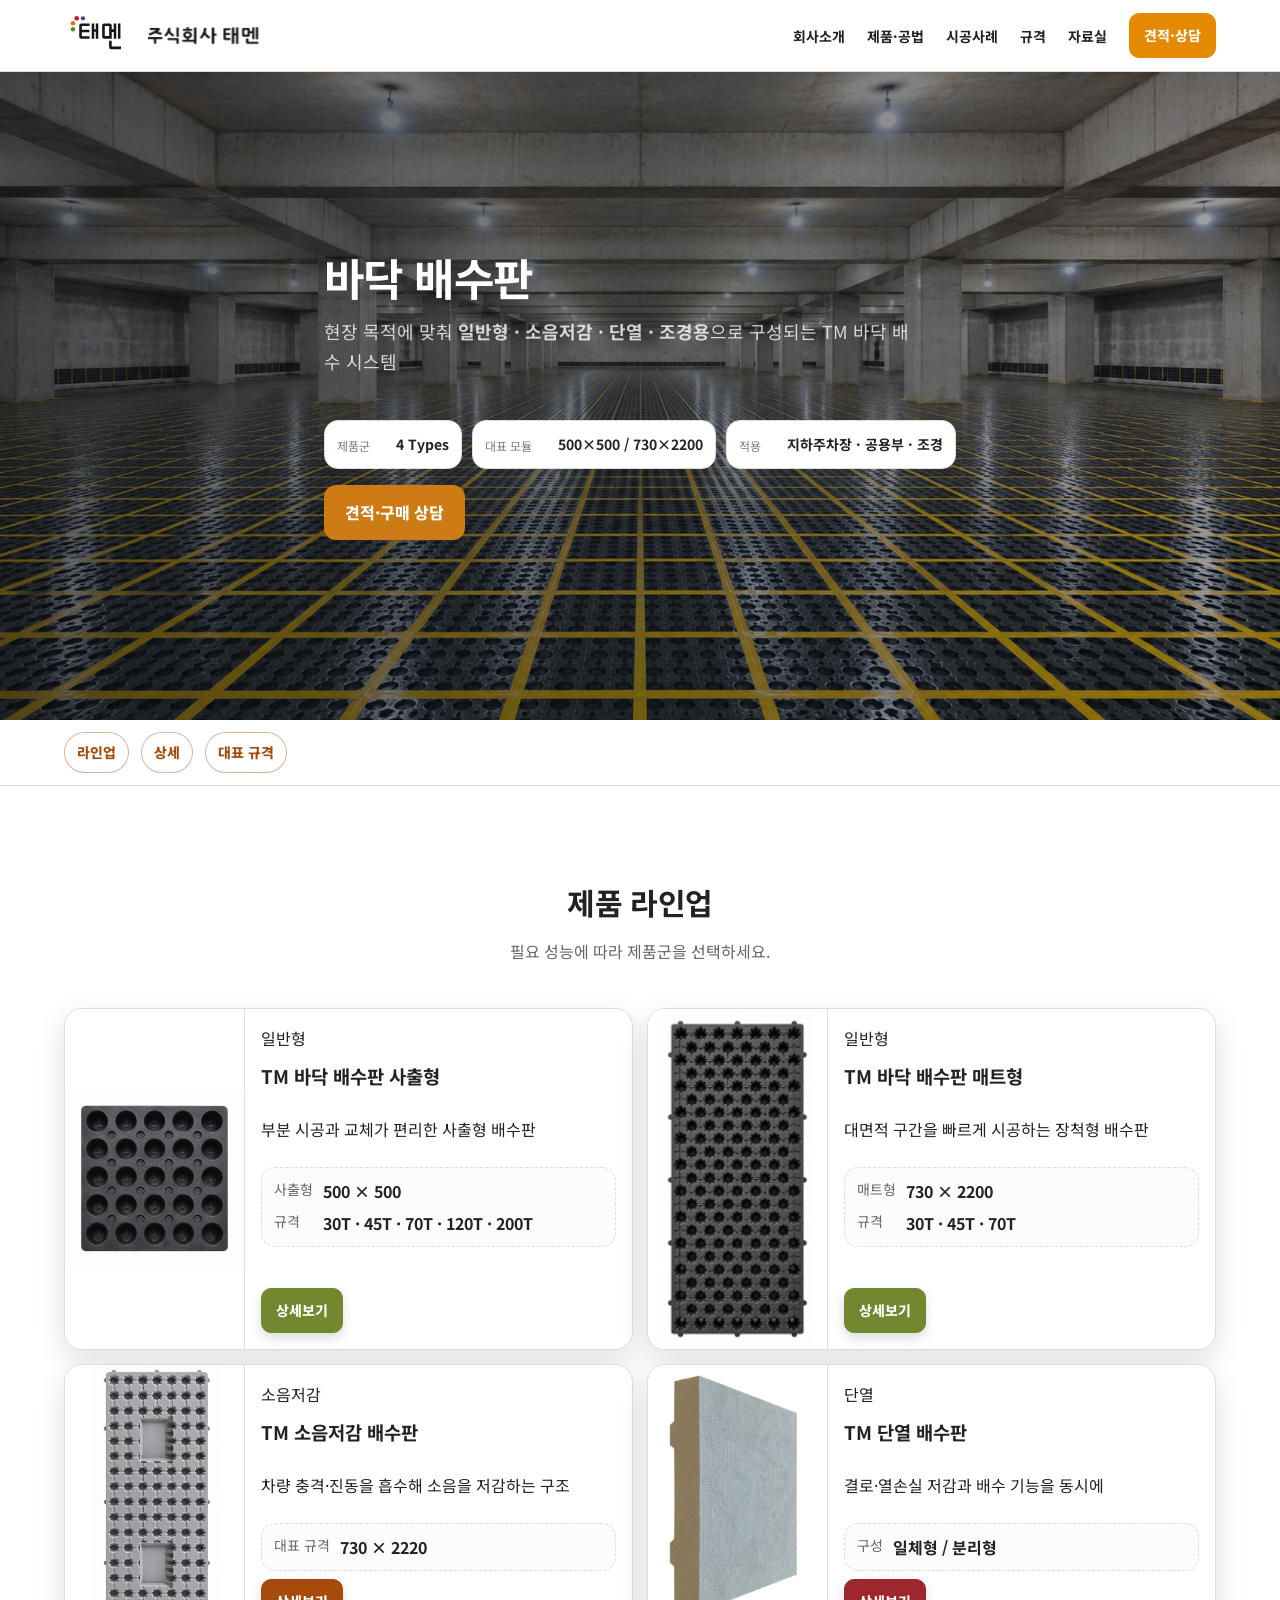
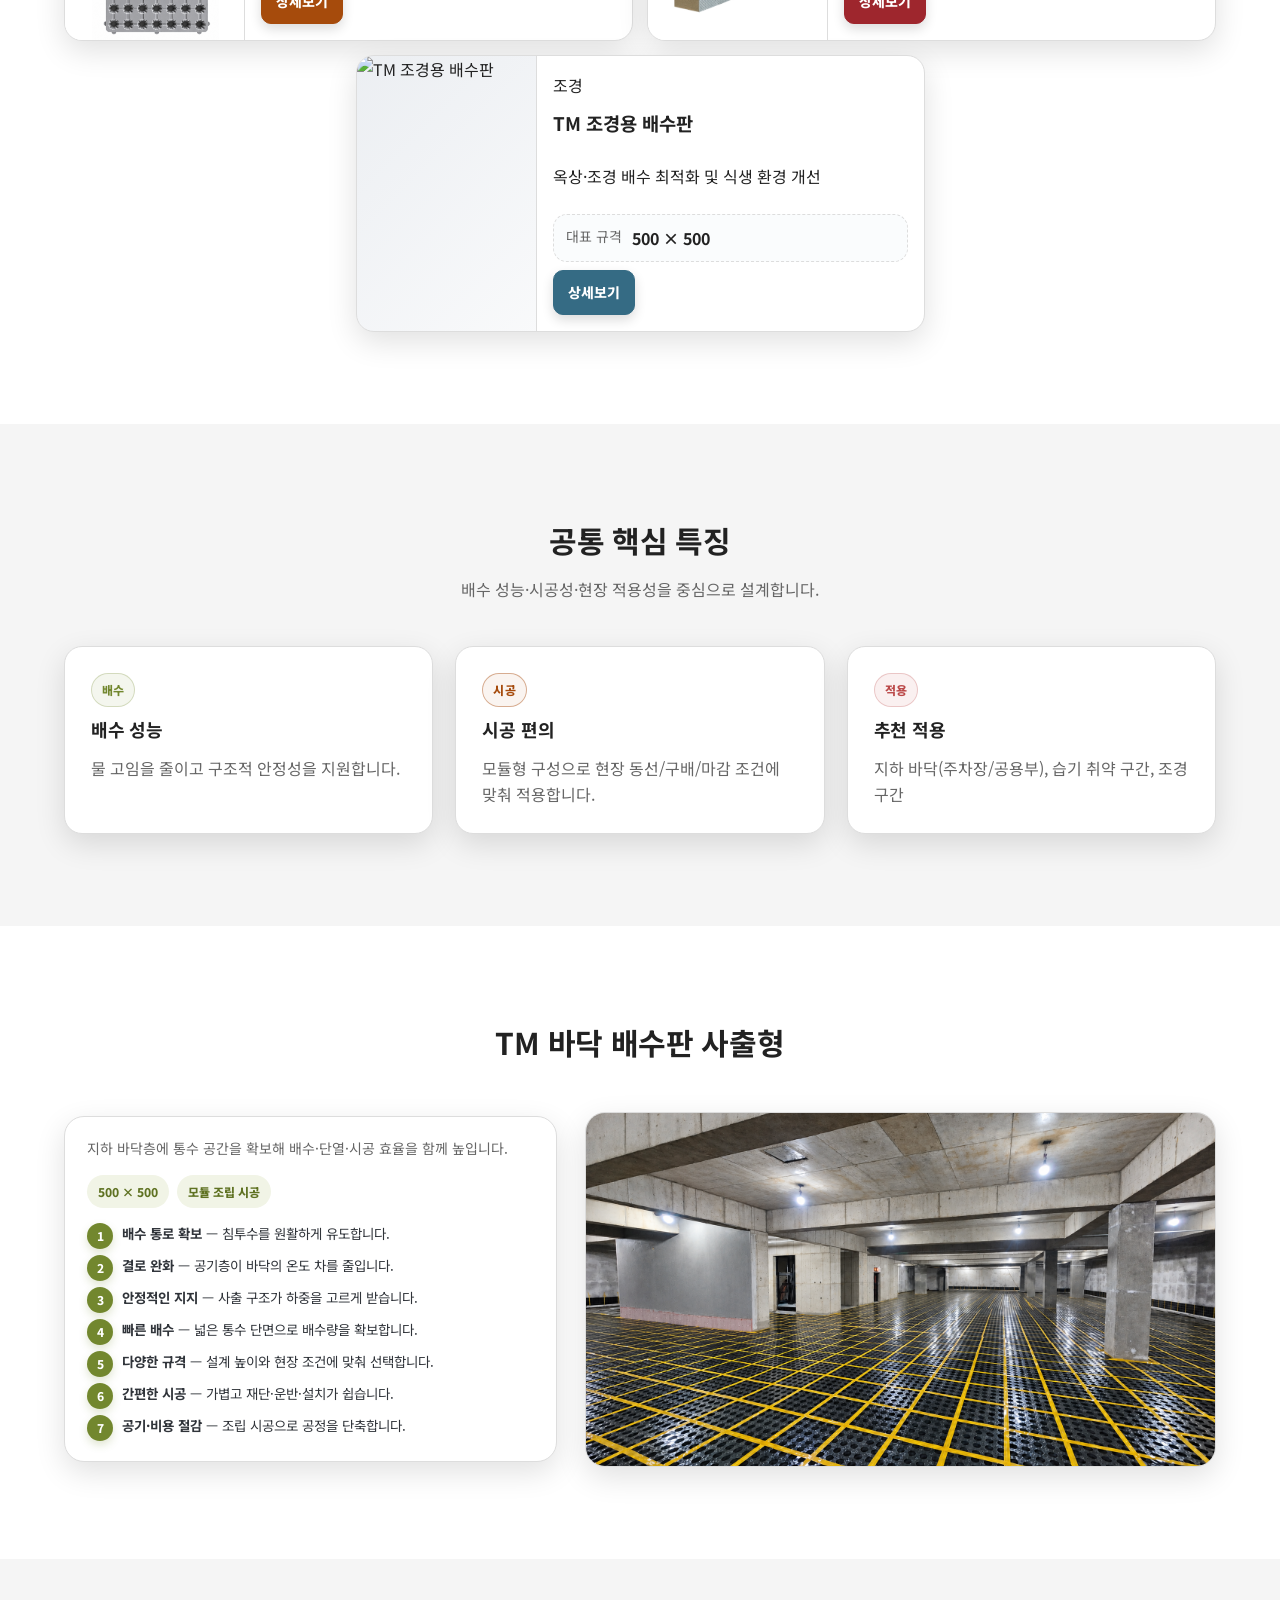
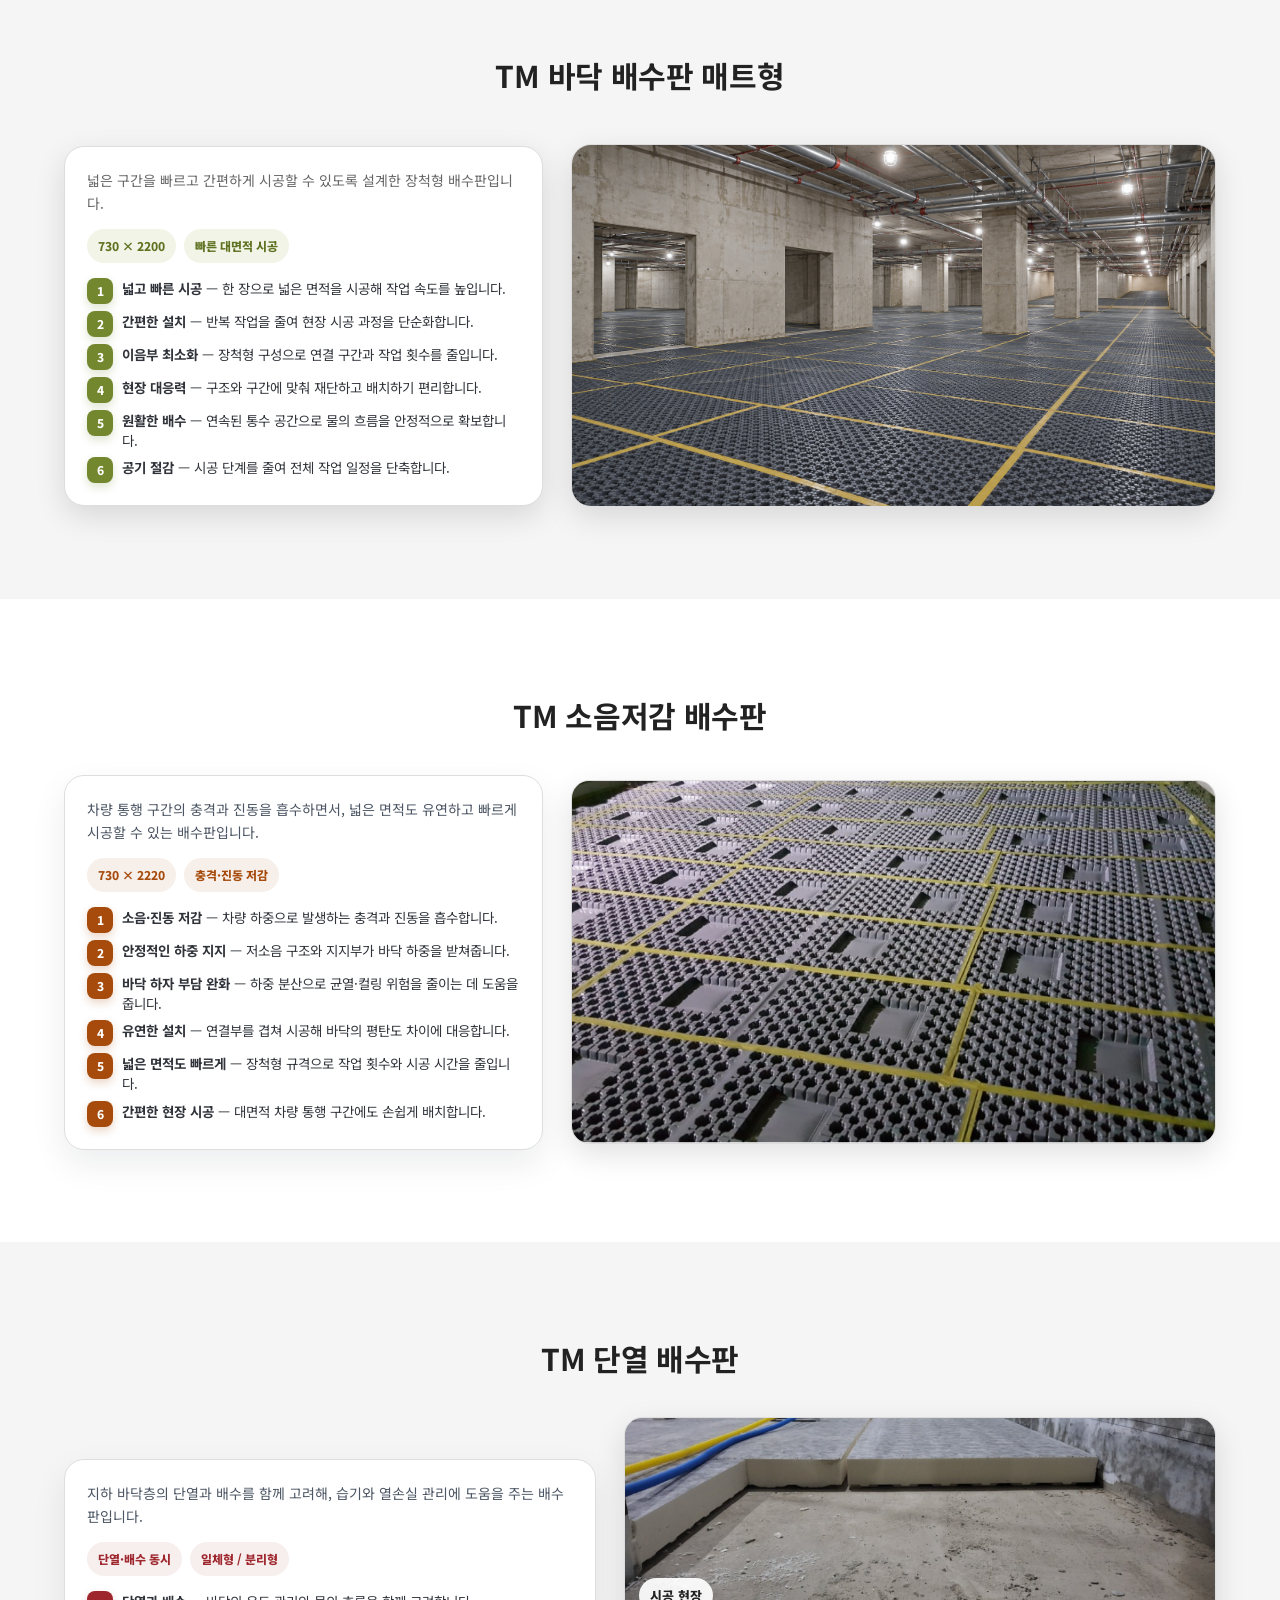
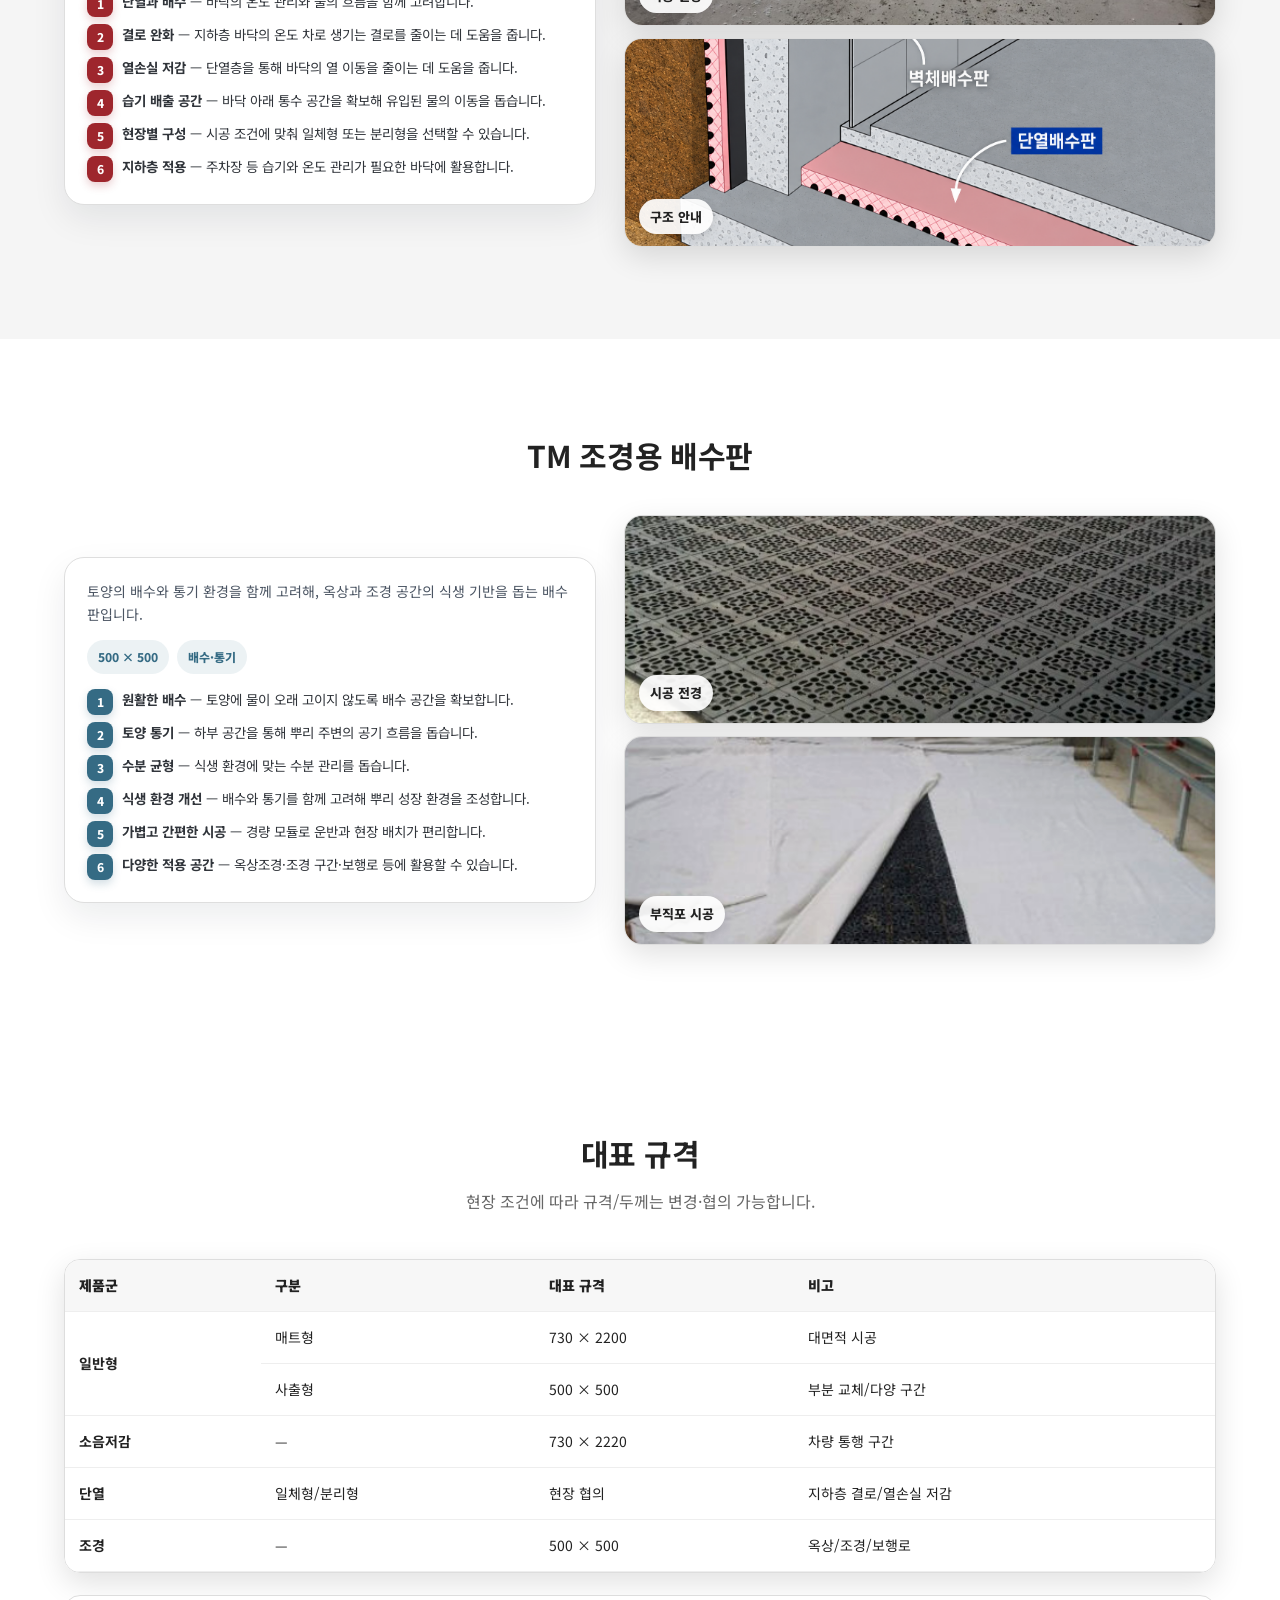
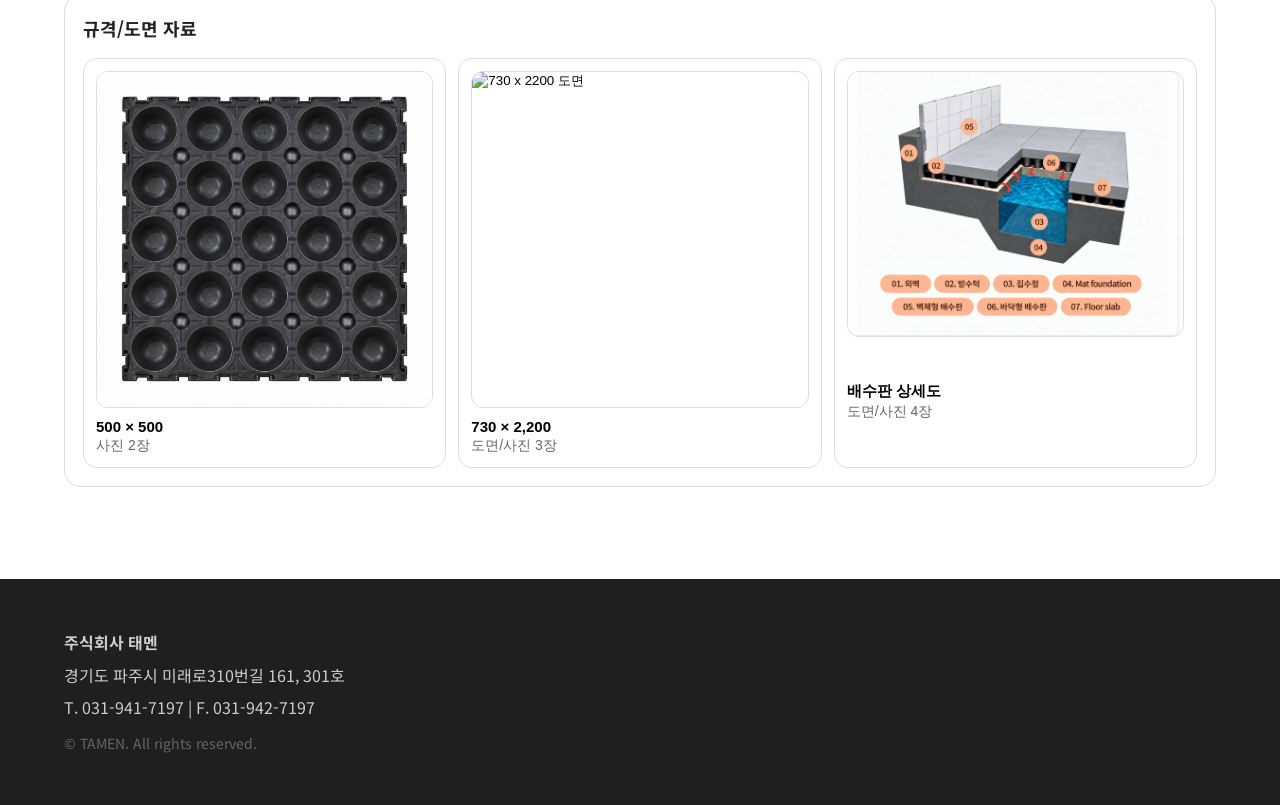
==== commit b51896f7: "Replace injection drainage card photo with tab-free image" ====
--- a/drainage.html
+++ b/drainage.html
@@ -94,7 +94,7 @@
         <div class="lineupGrid" role="list">
           <article class="lineupCard lineupCard--standard" role="listitem">
             <div class="lineupThumb lineupThumbInjection">
-              <img src="assets/products/injection-top-clean-preview.png" alt="위에서 바라본 정사각형 TM 바닥 배수판 사출형" loading="lazy">
+              <img src="assets/products/injection-top-no-tabs.png?v=20261127" alt="위에서 바라본 정사각형 TM 바닥 배수판 사출형" loading="lazy">
             </div>
             <div class="lineupBody">
               <div class="badge">일반형</div>
--- a/styles.css
+++ b/styles.css
@@ -1526,6 +1526,49 @@
 #pvc-wall .photoCard {
   isolation: isolate;
   clip-path: inset(0 round 16px);
+}
+
+/* Consistent spacing across both wall product lineups. */
+#pvc-wall > .container > .section-title,
+#fire-wall > .container > .section-title {
+  margin-bottom: 72px;
+}
+
+#pvc-wall > .container > .section-title[style],
+#fire-wall > .container > .section-title[style] {
+  margin-top: 120px !important;
+}
+
+@media (max-width: 640px) {
+  #pvc-wall > .container > .section-title,
+#fire-wall > .container > .section-title {
+    margin-bottom: 52px;
+  }
+
+  #pvc-wall > .container > .section-title[style],
+#fire-wall > .container > .section-title[style] {
+    margin-top: 88px !important;
+  }
+}
+
+/* CUP cards blend white product photos into the image area. */
+#pvc-wall .cupProductGrid .photoCard {
+  display: flex;
+  flex-direction: column;
+  border-color: #d0d0cc;
+  background: #EAEAE8;
+  box-shadow: 0 6px 18px rgba(0, 0, 0, .08);
+  clip-path: none;
+}
+
+#pvc-wall .cupProductGrid .productPhoto {
+  flex: 0 0 auto;
+  background: #fff;
+}
+
+#pvc-wall .cupProductGrid .photoMeta {
+  flex: 1;
+  background: #EAEAE8;
 }
 
 /* Wall product hero: installation photo with layered contrast for readable copy. */
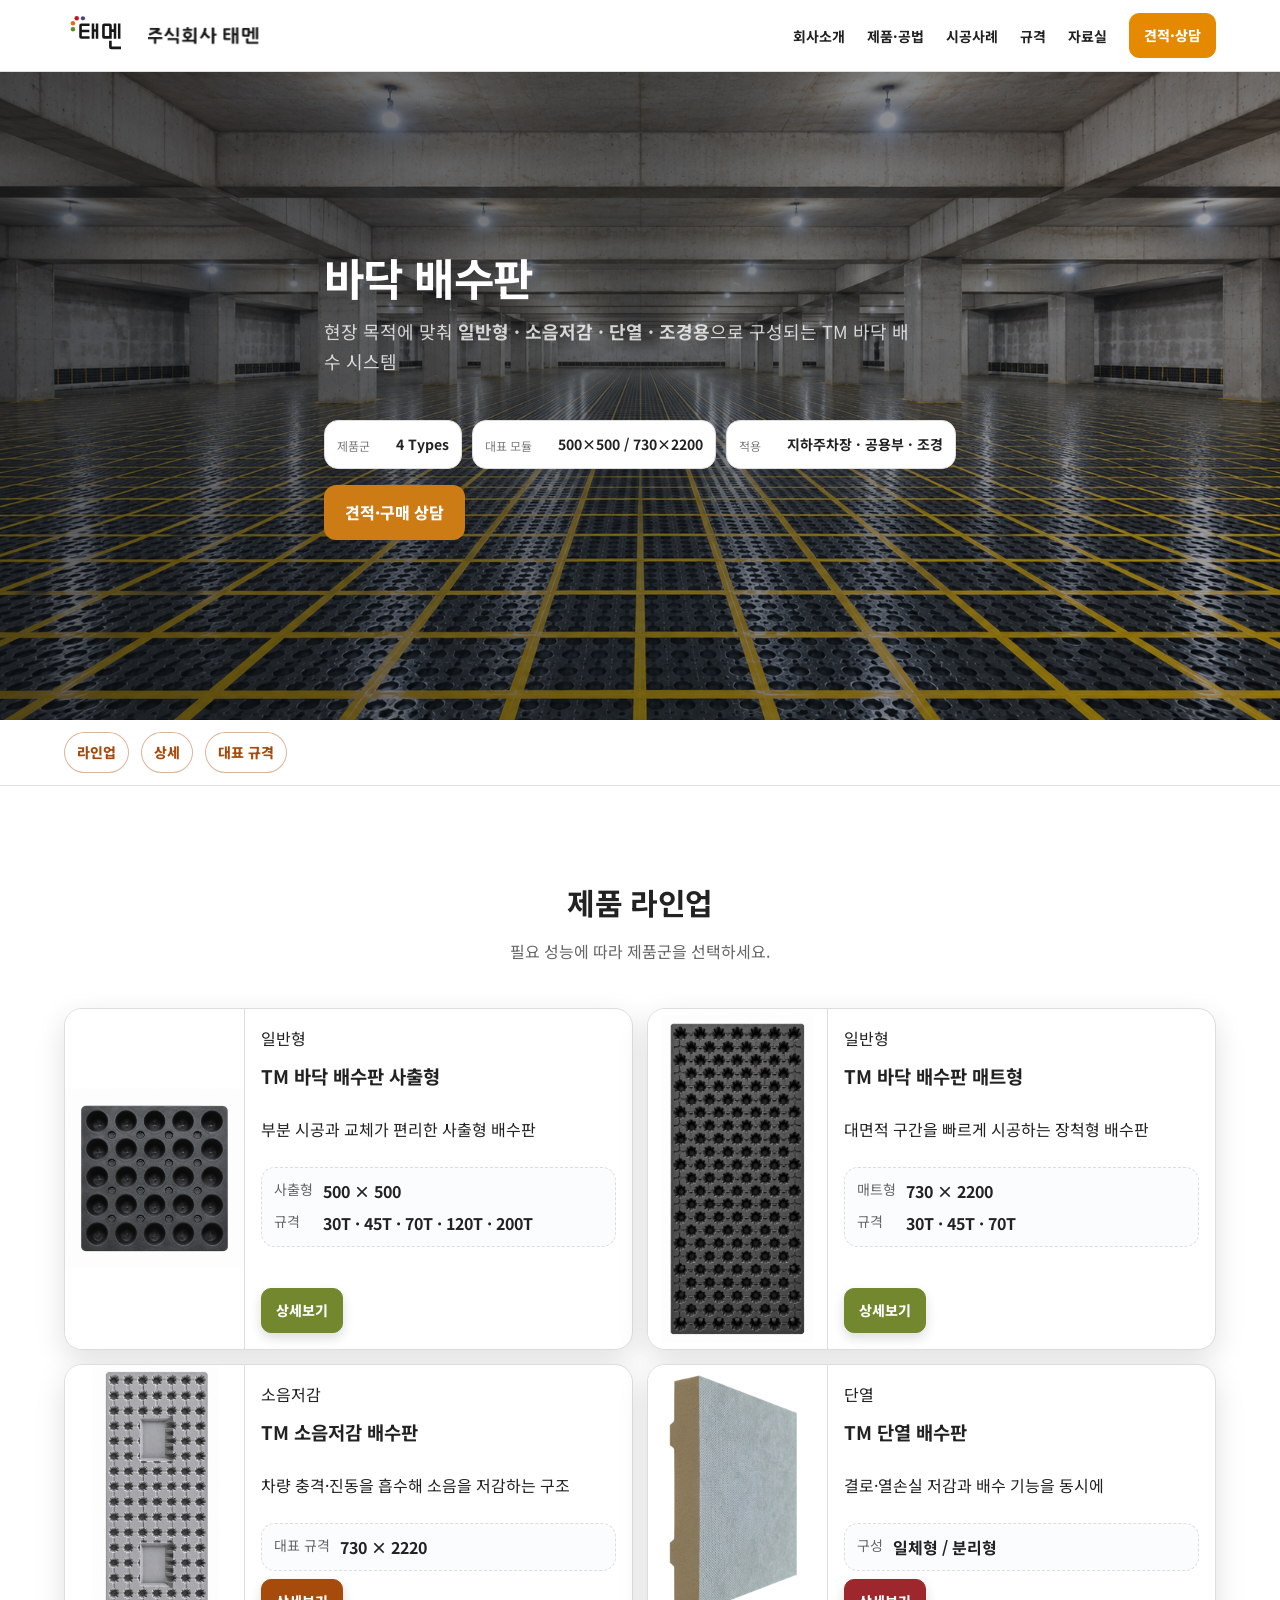
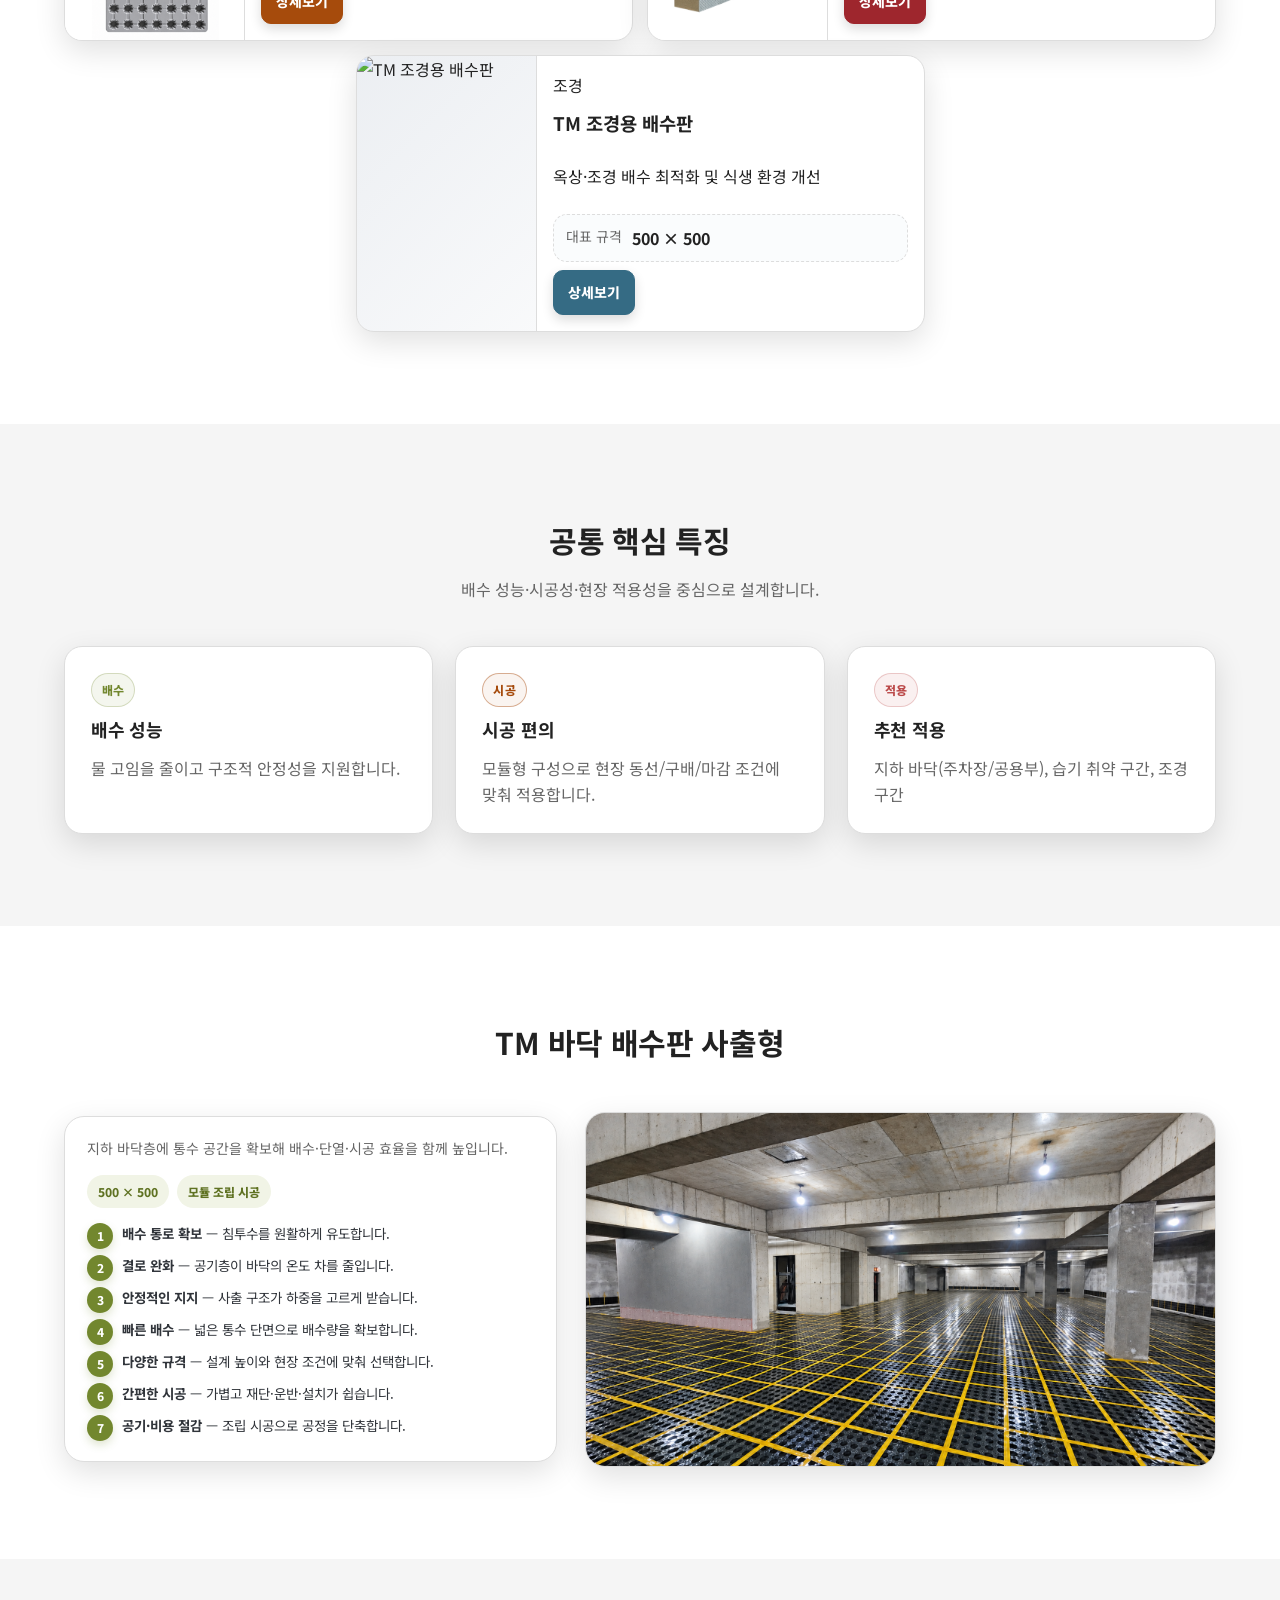
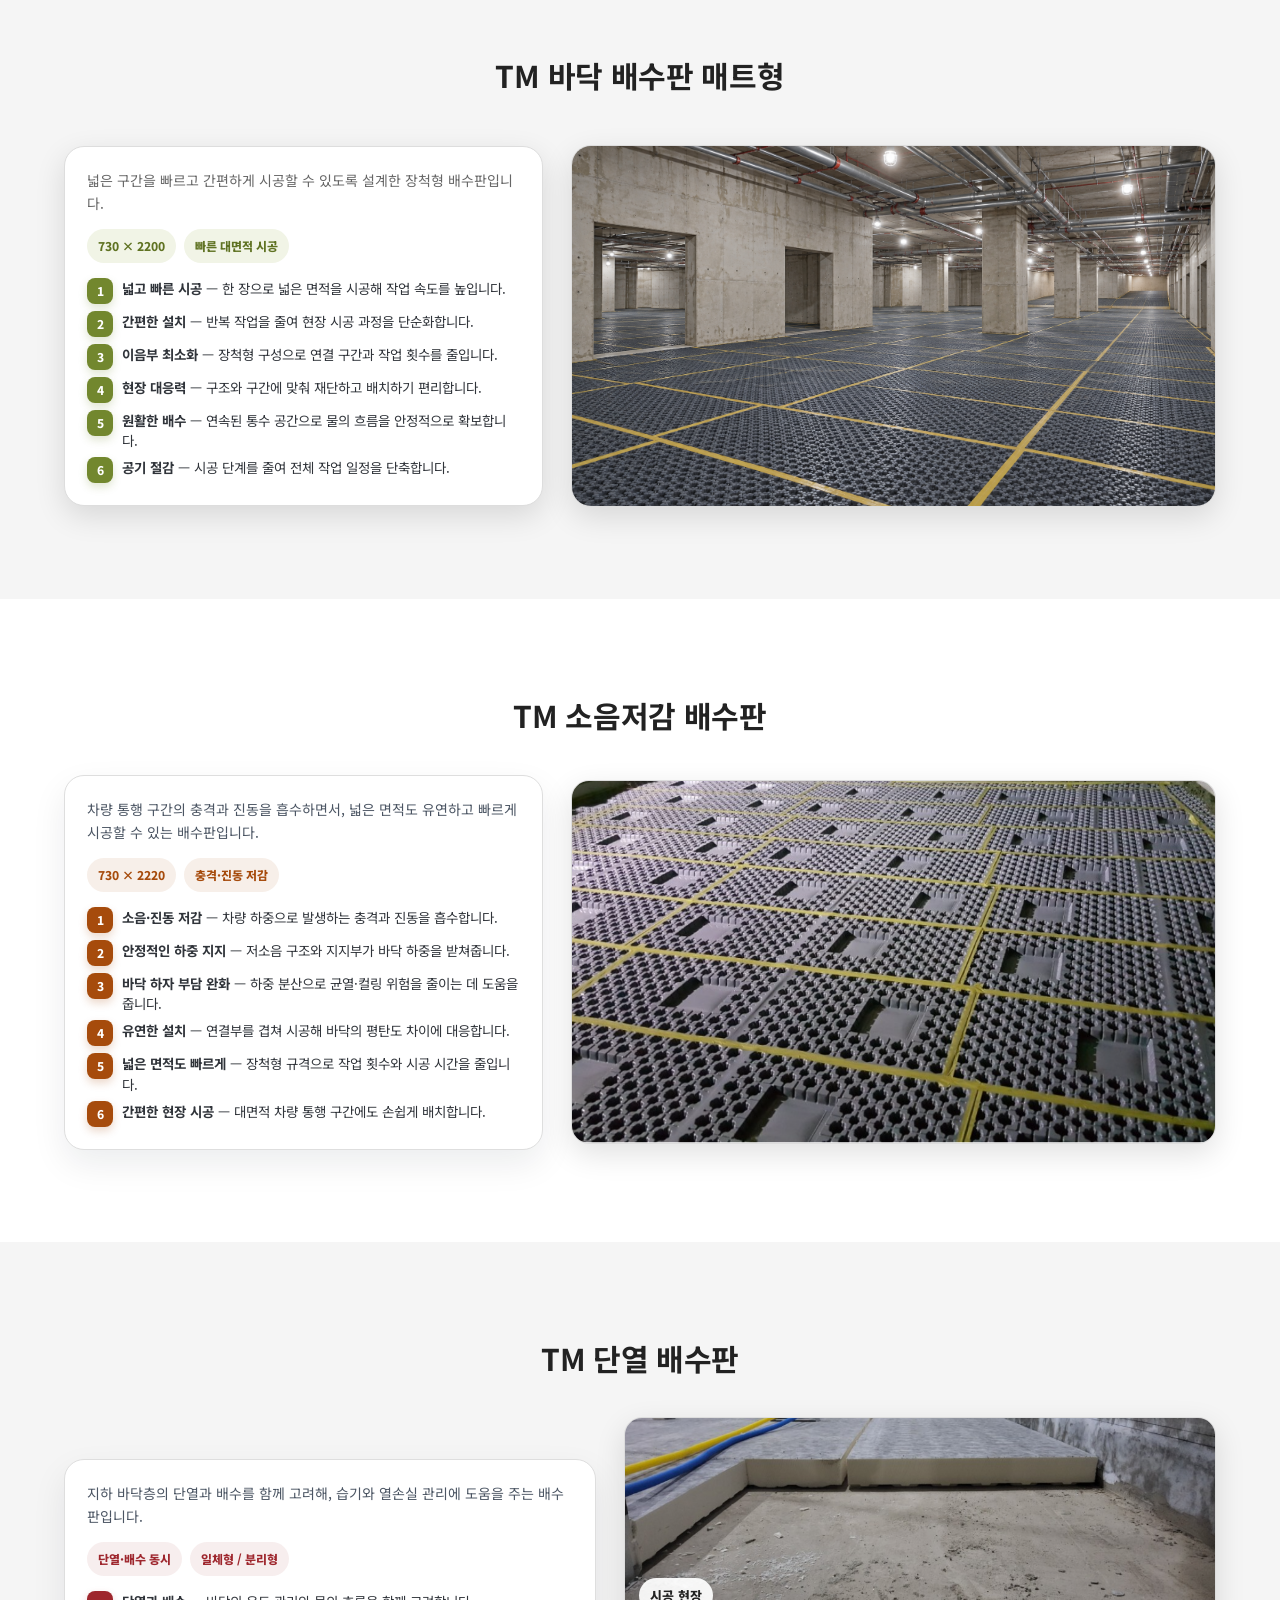
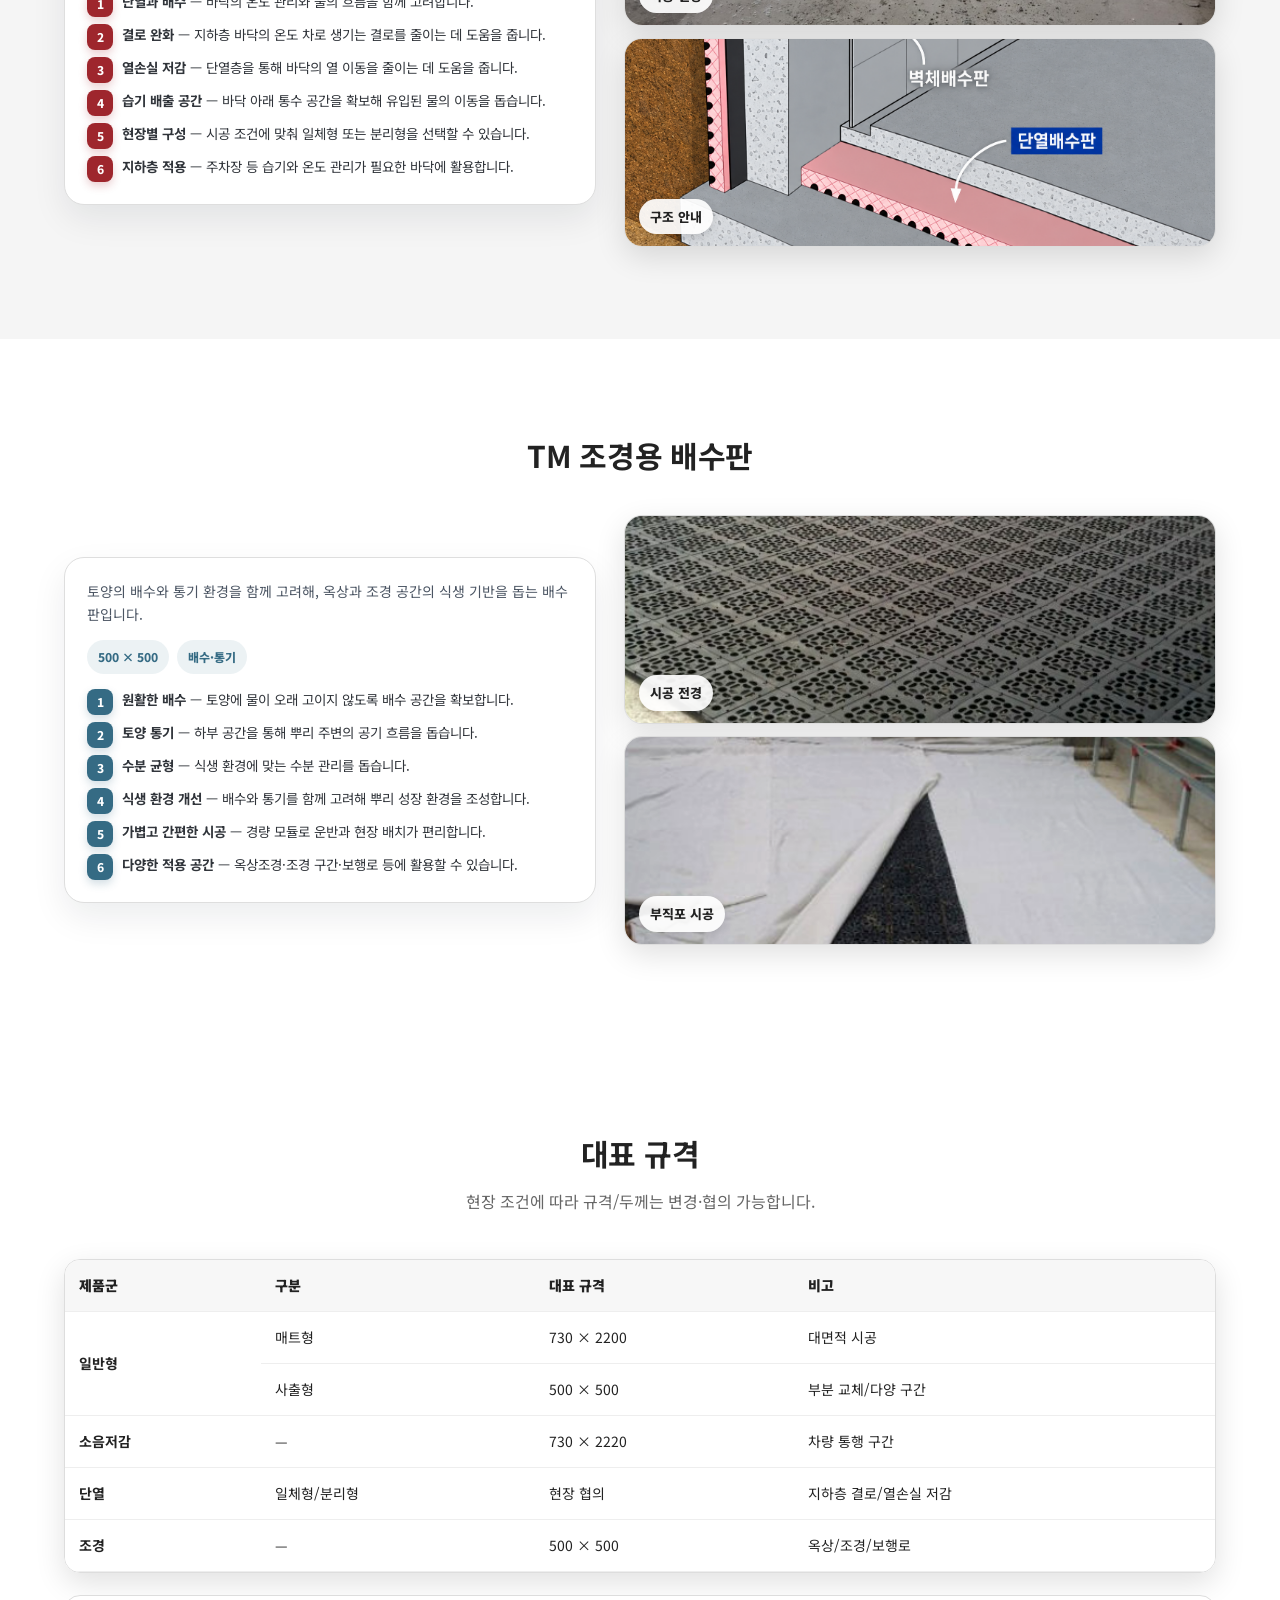
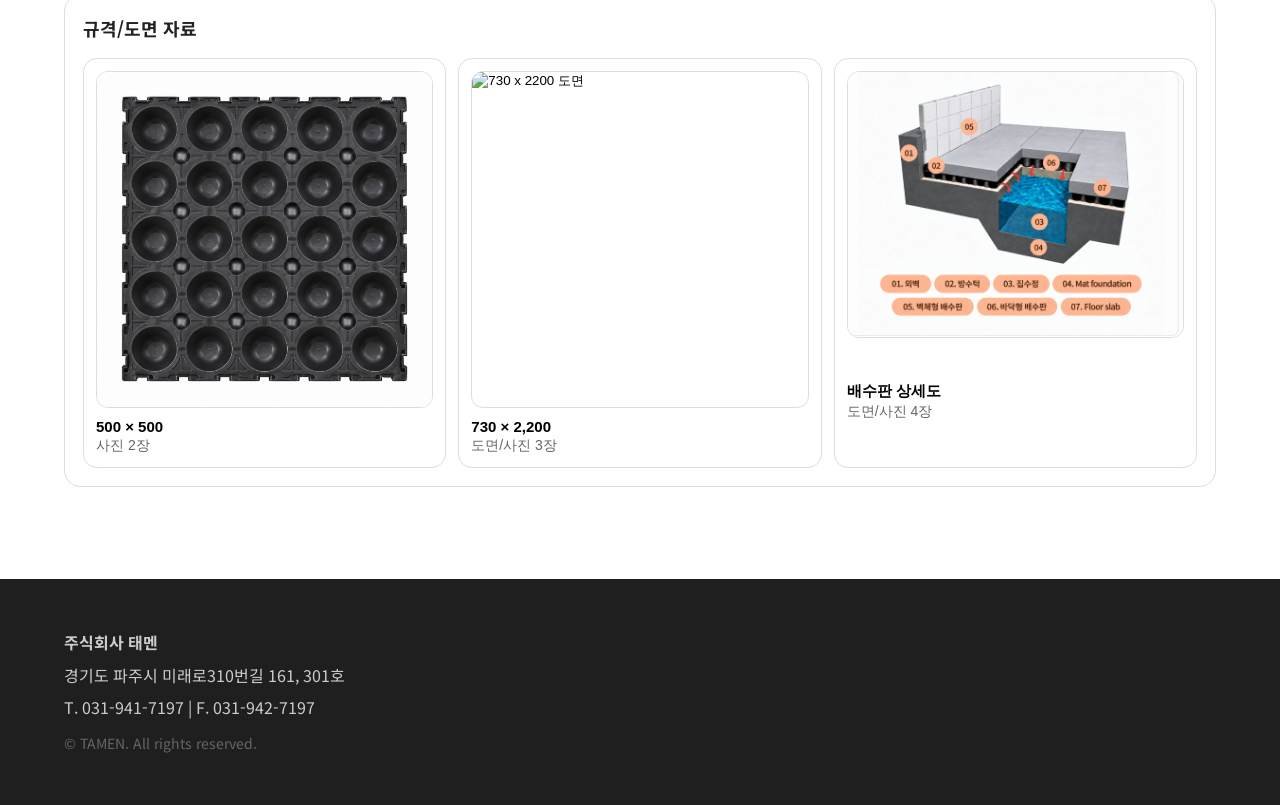
==== commit f60eb5fc: "Remove perimeter tabs from mat and acoustic product photos" ====
--- a/drainage.html
+++ b/drainage.html
@@ -110,7 +110,7 @@
 
           <article class="lineupCard lineupCard--mat" role="listitem">
             <div class="lineupThumb lineupThumbMat">
-              <img src="assets/products/mat-black-sharp-cropped-preview.png" alt="TM 바닥 배수판 매트형" loading="lazy">
+              <img src="assets/products/mat-no-tabs.png?v=20261127" alt="TM 바닥 배수판 매트형" loading="lazy">
             </div>
             <div class="lineupBody">
               <div class="badge">일반형</div>
@@ -126,7 +126,7 @@
 
           <article class="lineupCard lineupCard--acoustic" role="listitem">
             <div class="lineupThumb lineupThumbAcoustic">
-              <img src="assets/products/acoustic-lineup-original.png" alt="TM 소음저감 배수판" loading="lazy">
+              <img src="assets/products/acoustic-no-tabs.png?v=20261127" alt="TM 소음저감 배수판" loading="lazy">
             </div>
             <div class="lineupBody">
               <div class="badge">소음저감</div>
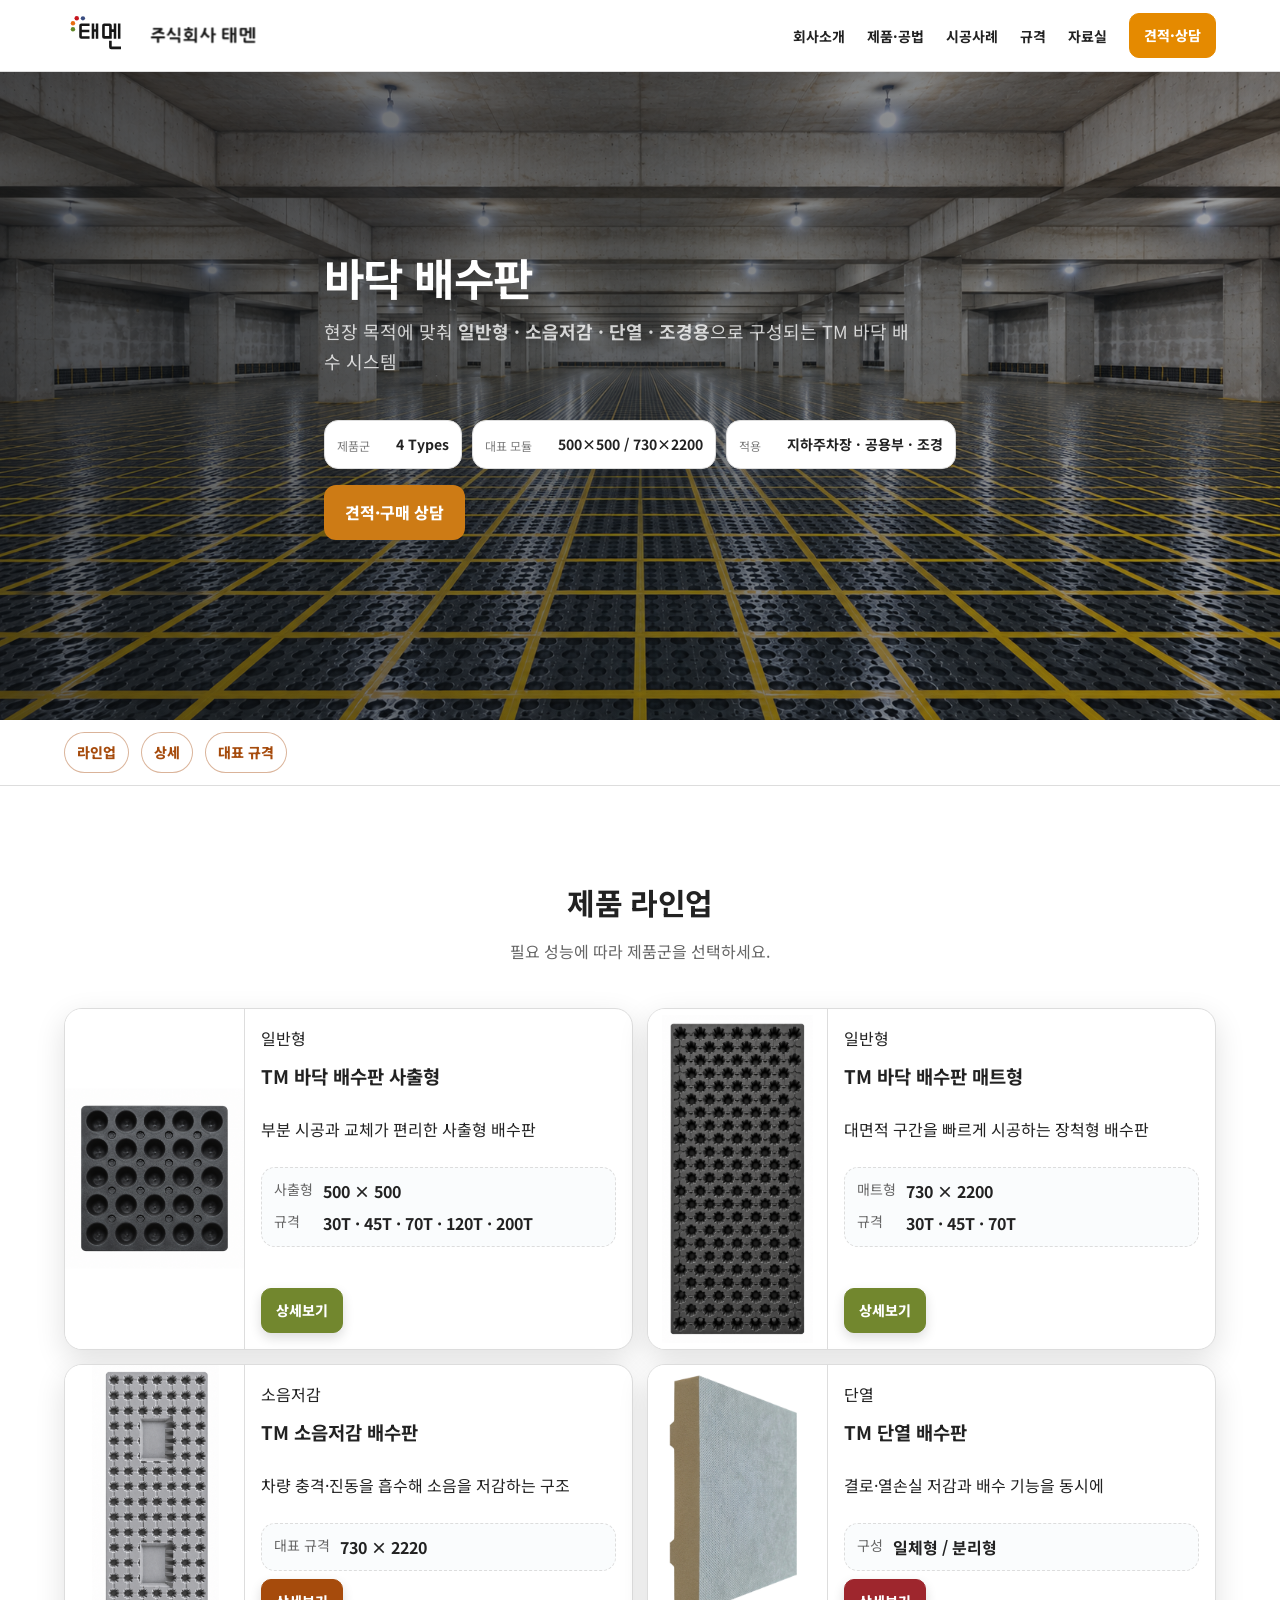
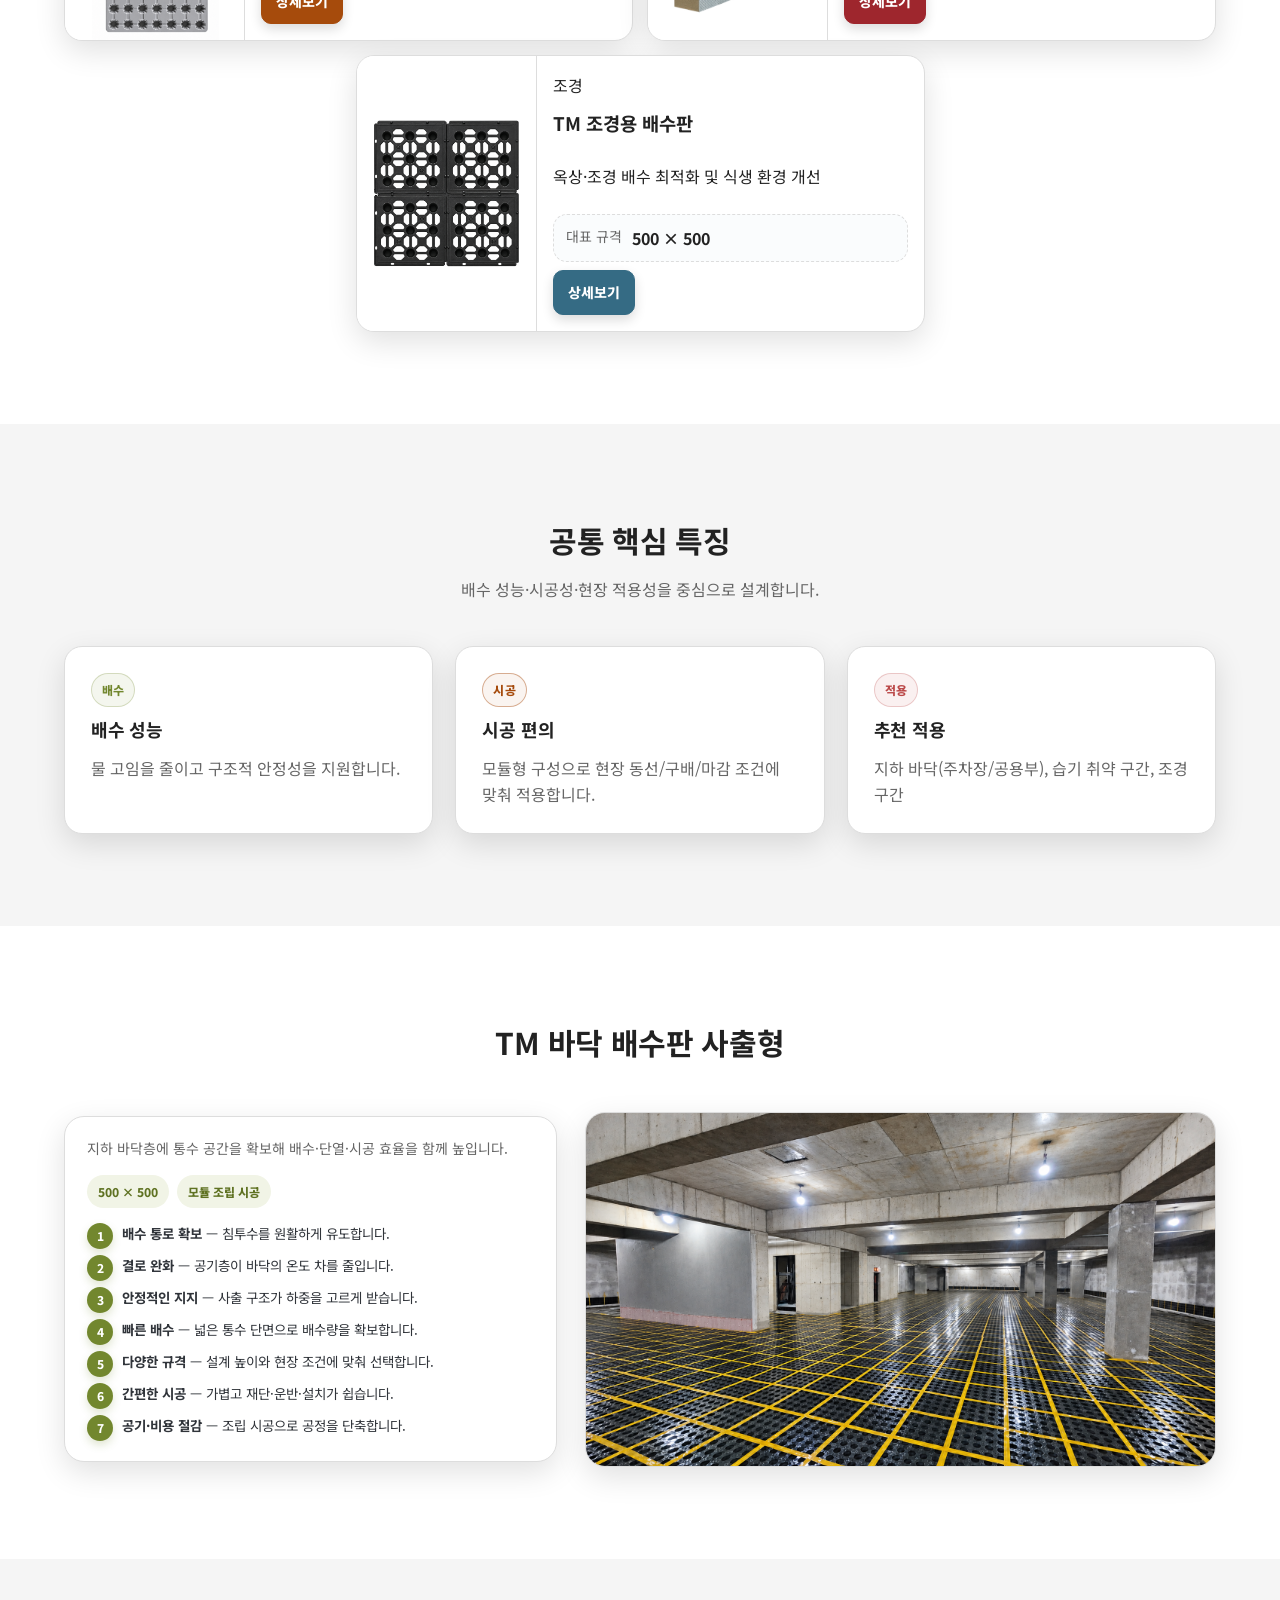
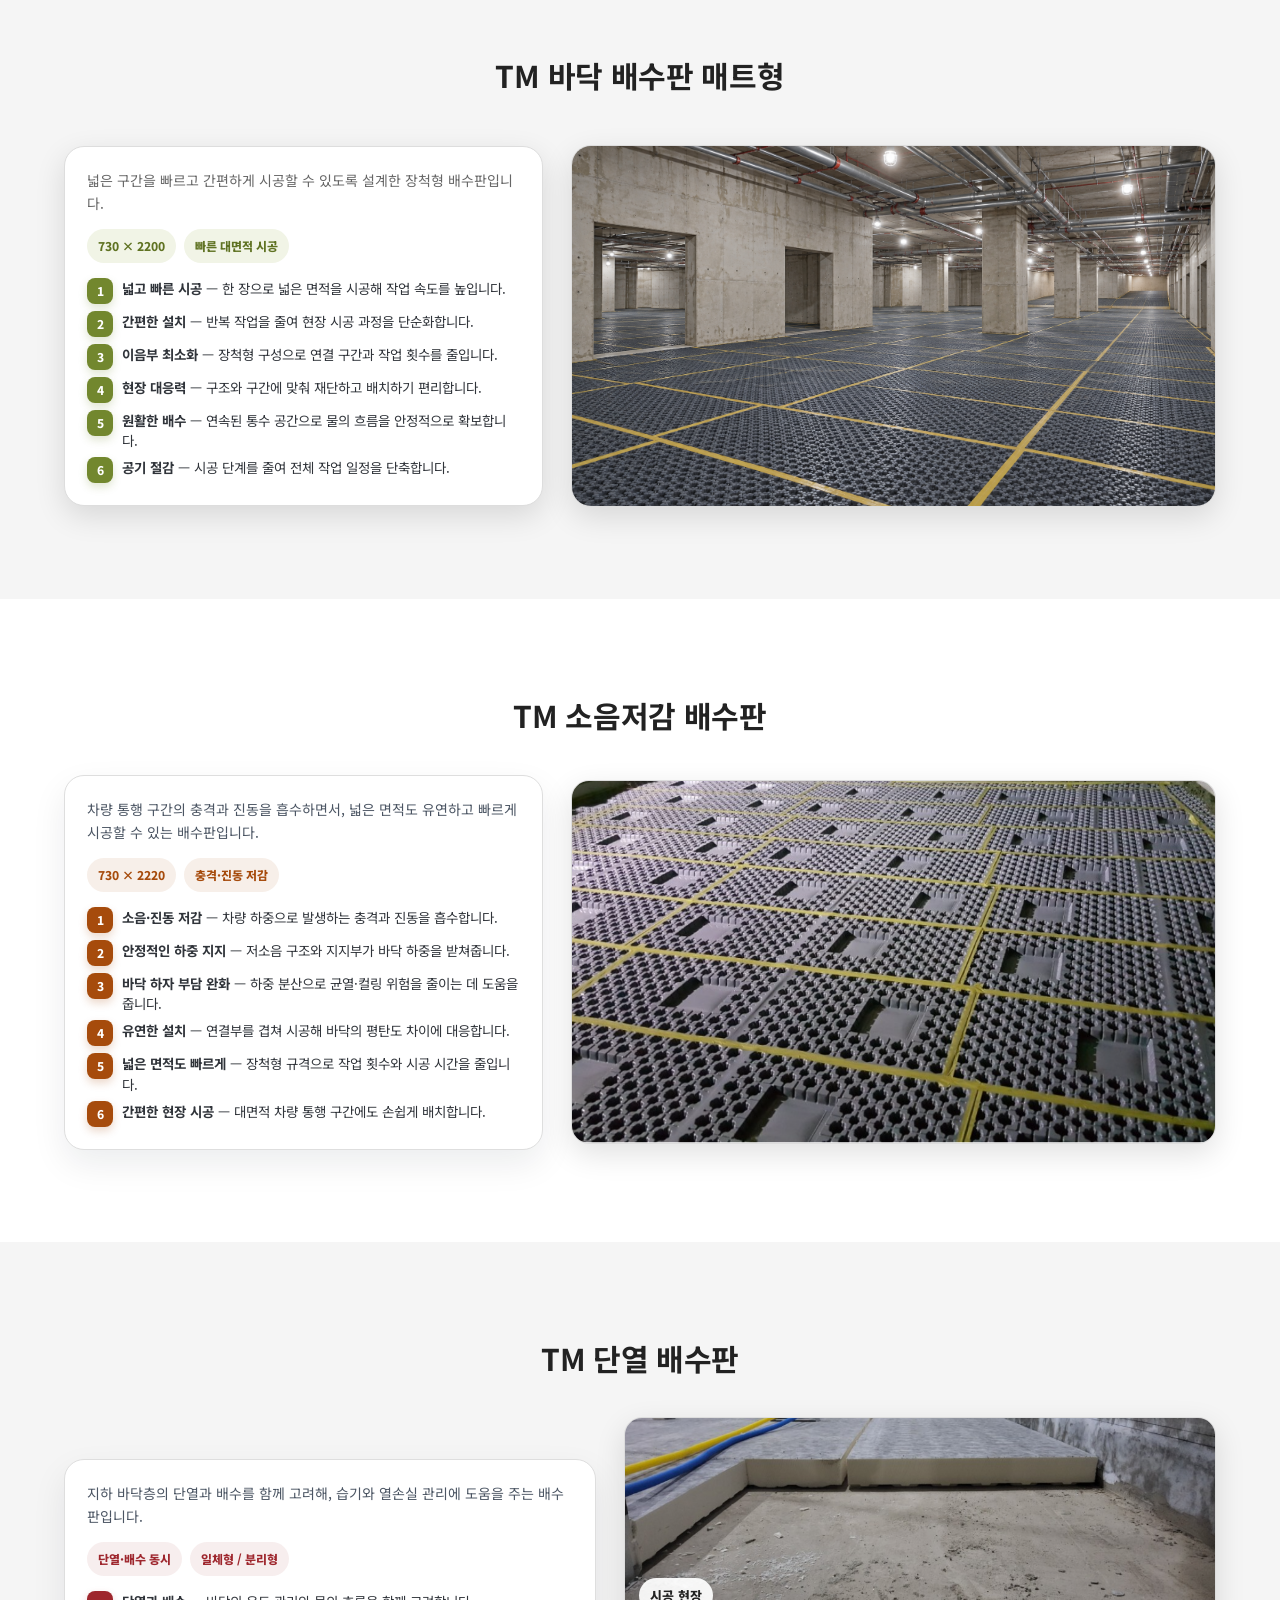
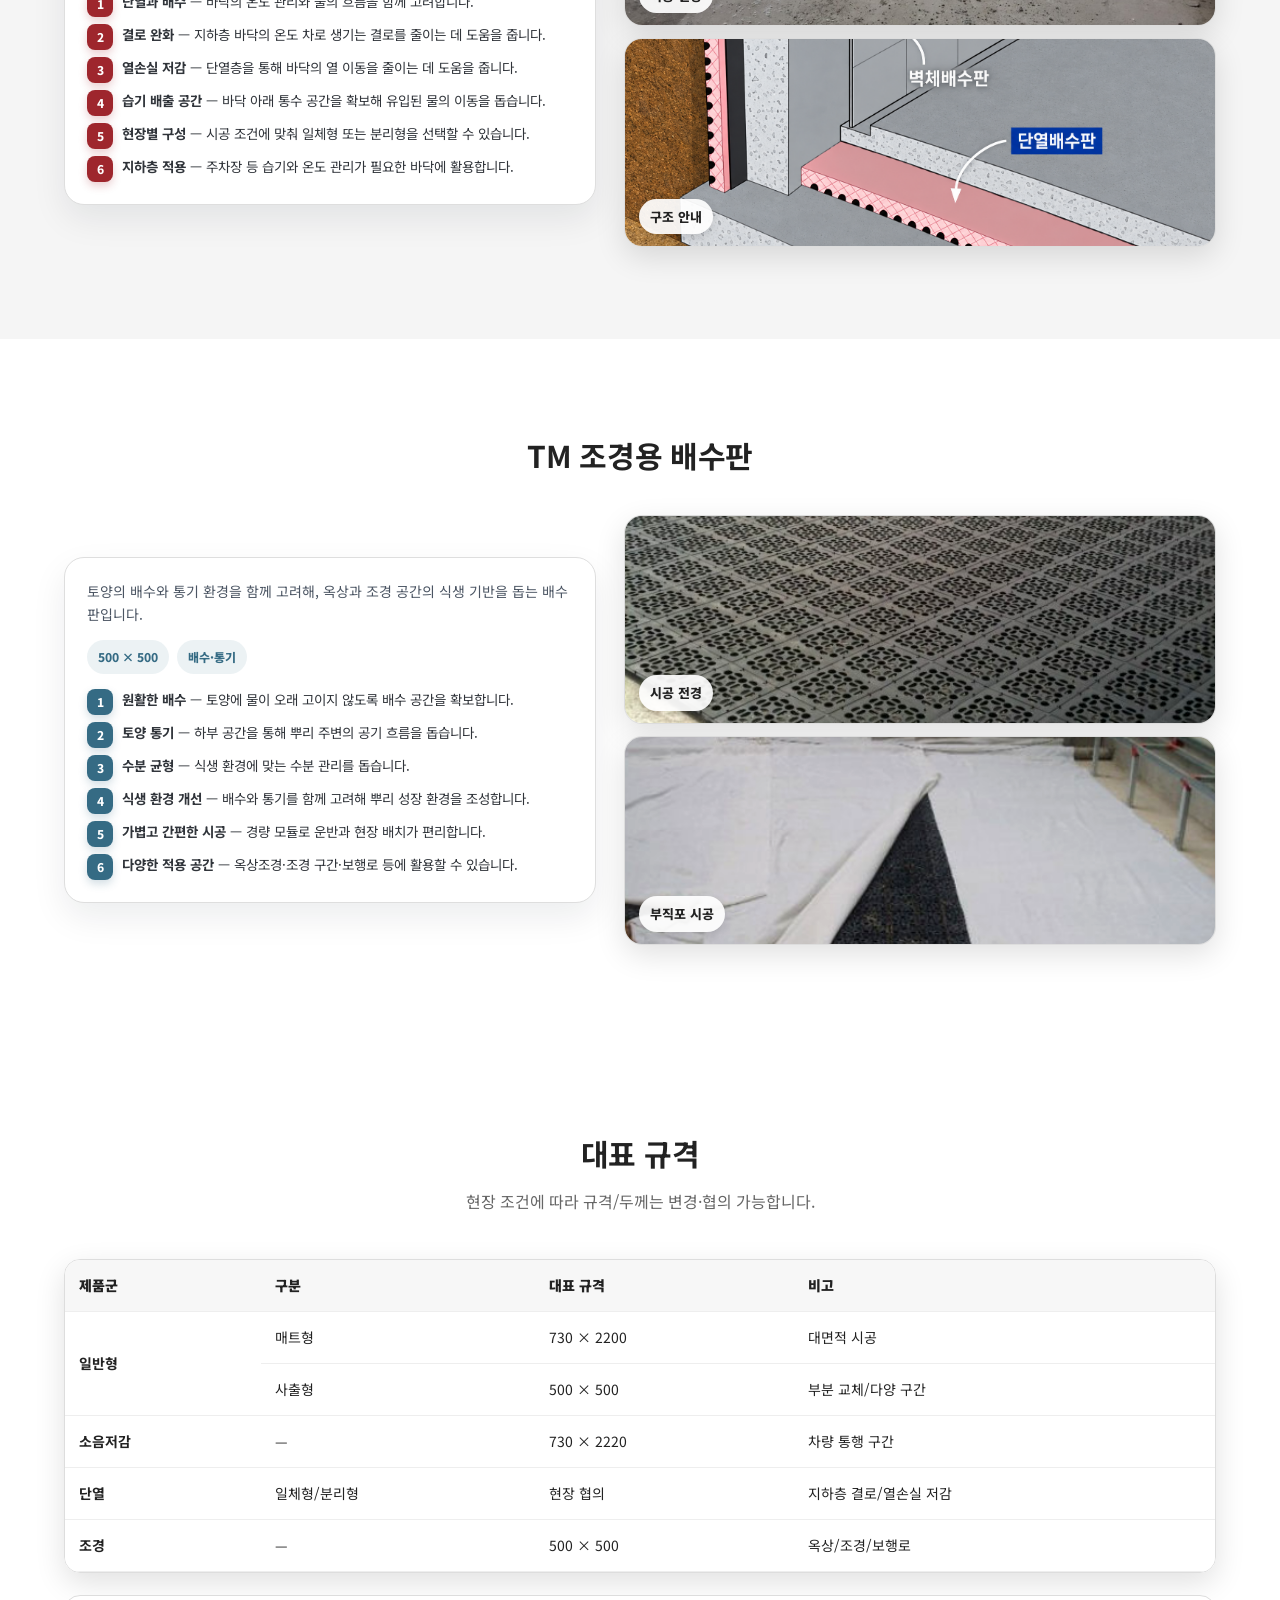
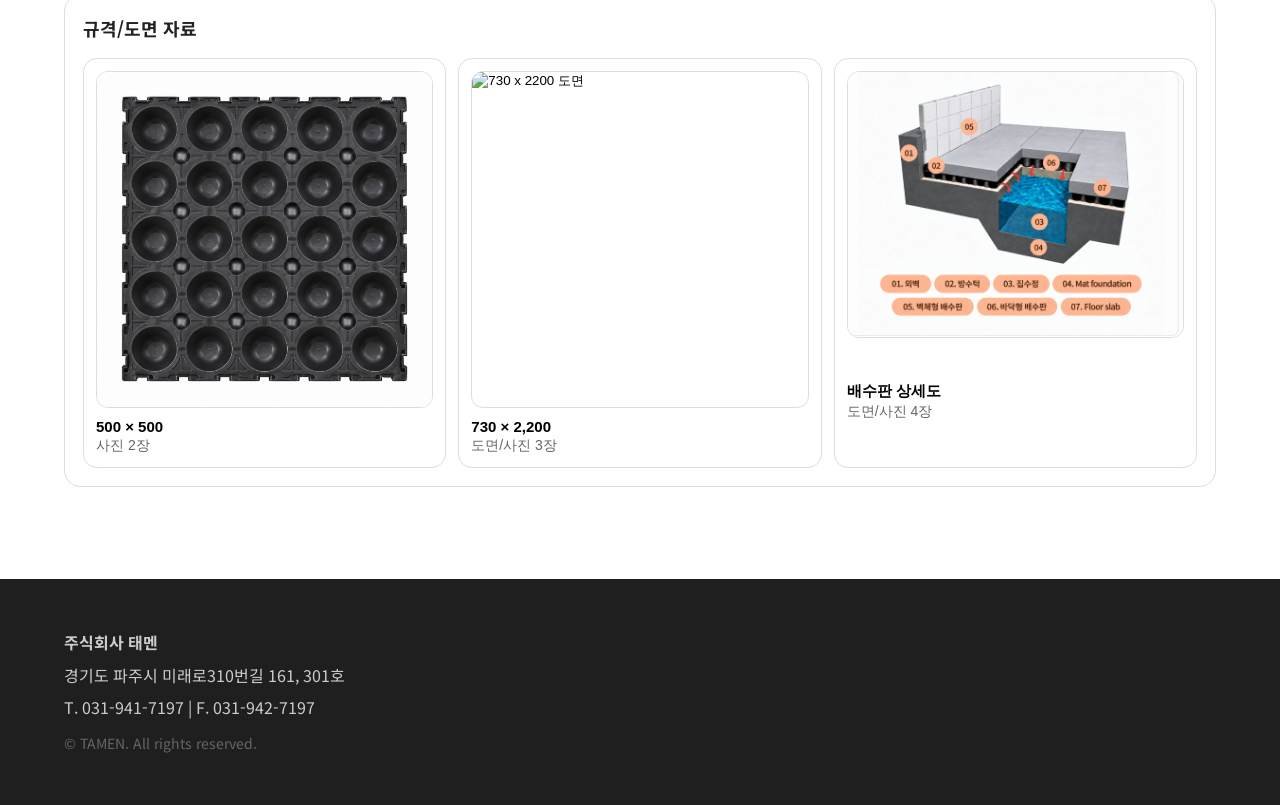
==== commit aab6924e: "Refresh landscape drainage image at injection product scale" ====
--- a/drainage.html
+++ b/drainage.html
@@ -155,8 +155,8 @@
           </article>
 
           <article class="lineupCard lineupCard--landscape lineupCard--last" role="listitem">
-            <div class="lineupThumb">
-              <img src="assets/products/landscape.png" alt="TM 조경용 배수판" loading="lazy">
+            <div class="lineupThumb lineupThumbInjection">
+              <img src="assets/products/landscape-clear-matched.png?v=20261127" alt="TM 조경용 배수판" loading="lazy">
             </div>
             <div class="lineupBody">
               <div class="badge">조경</div>
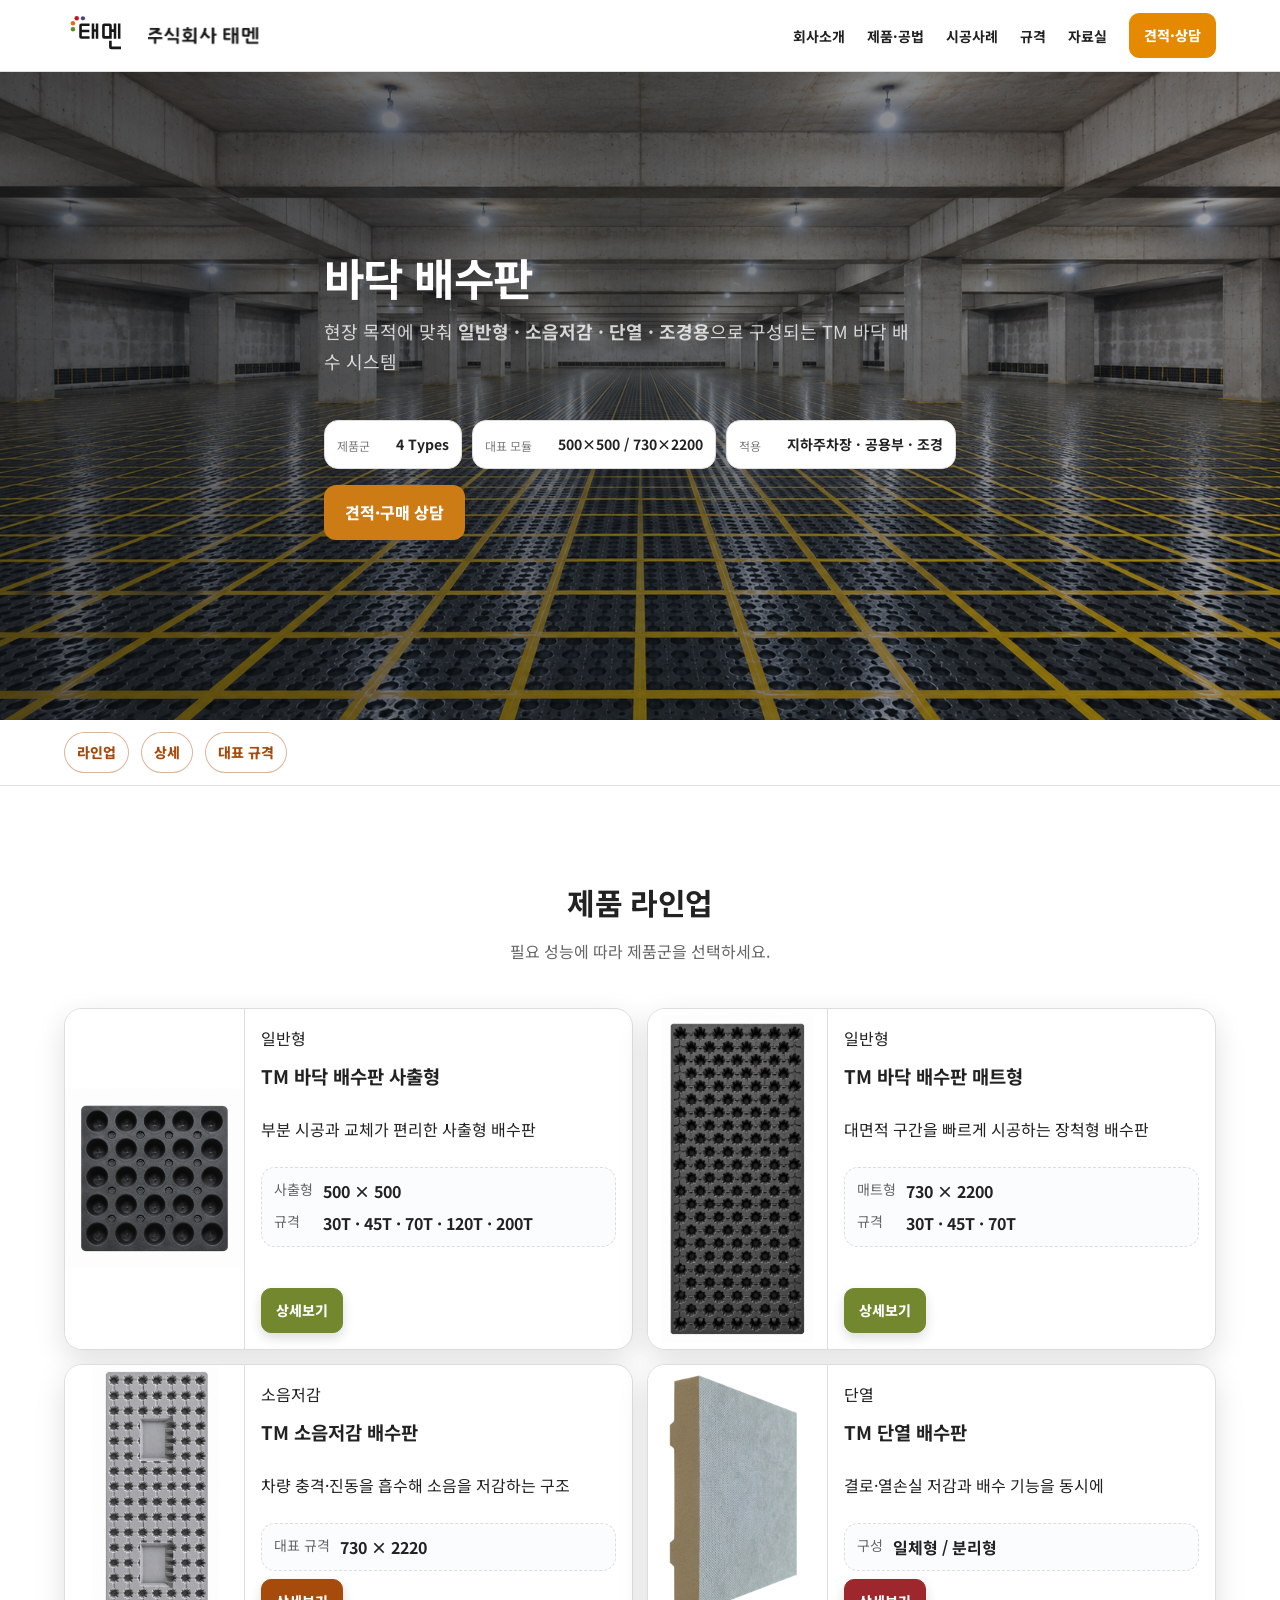
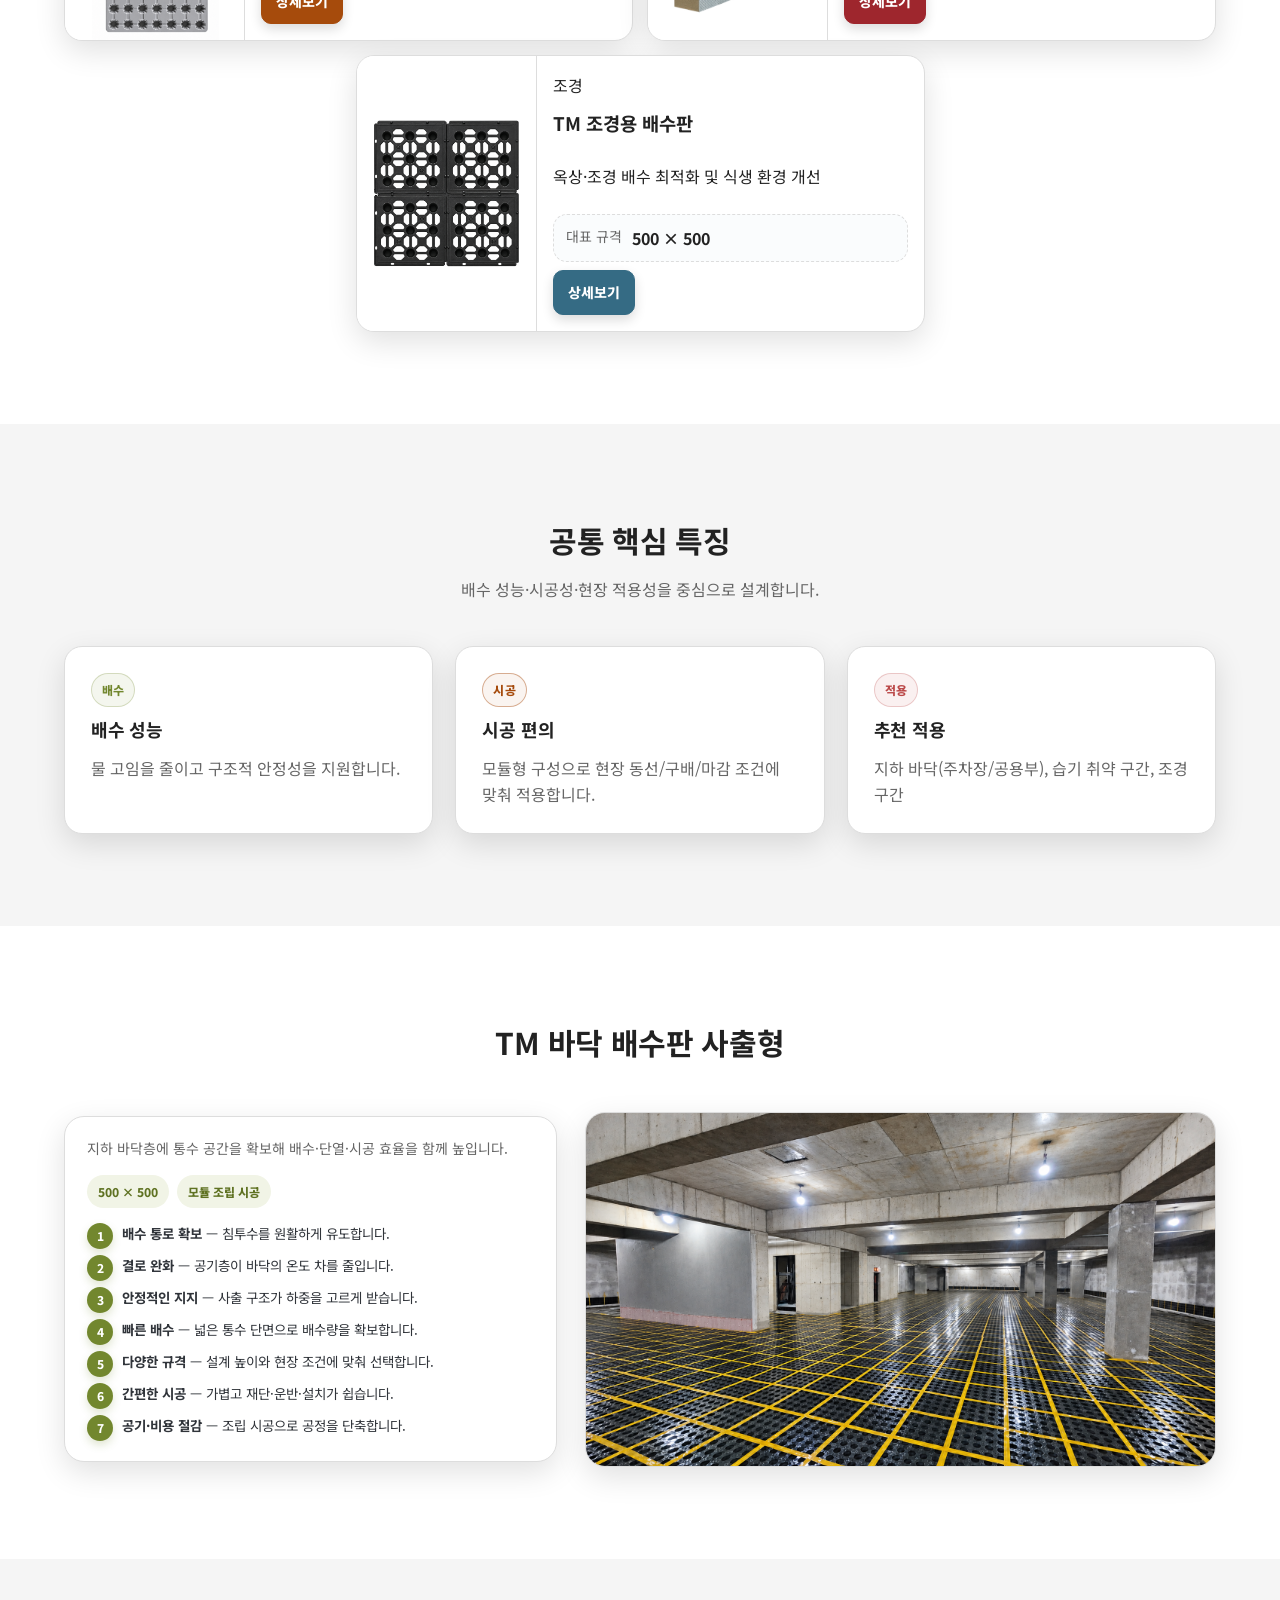
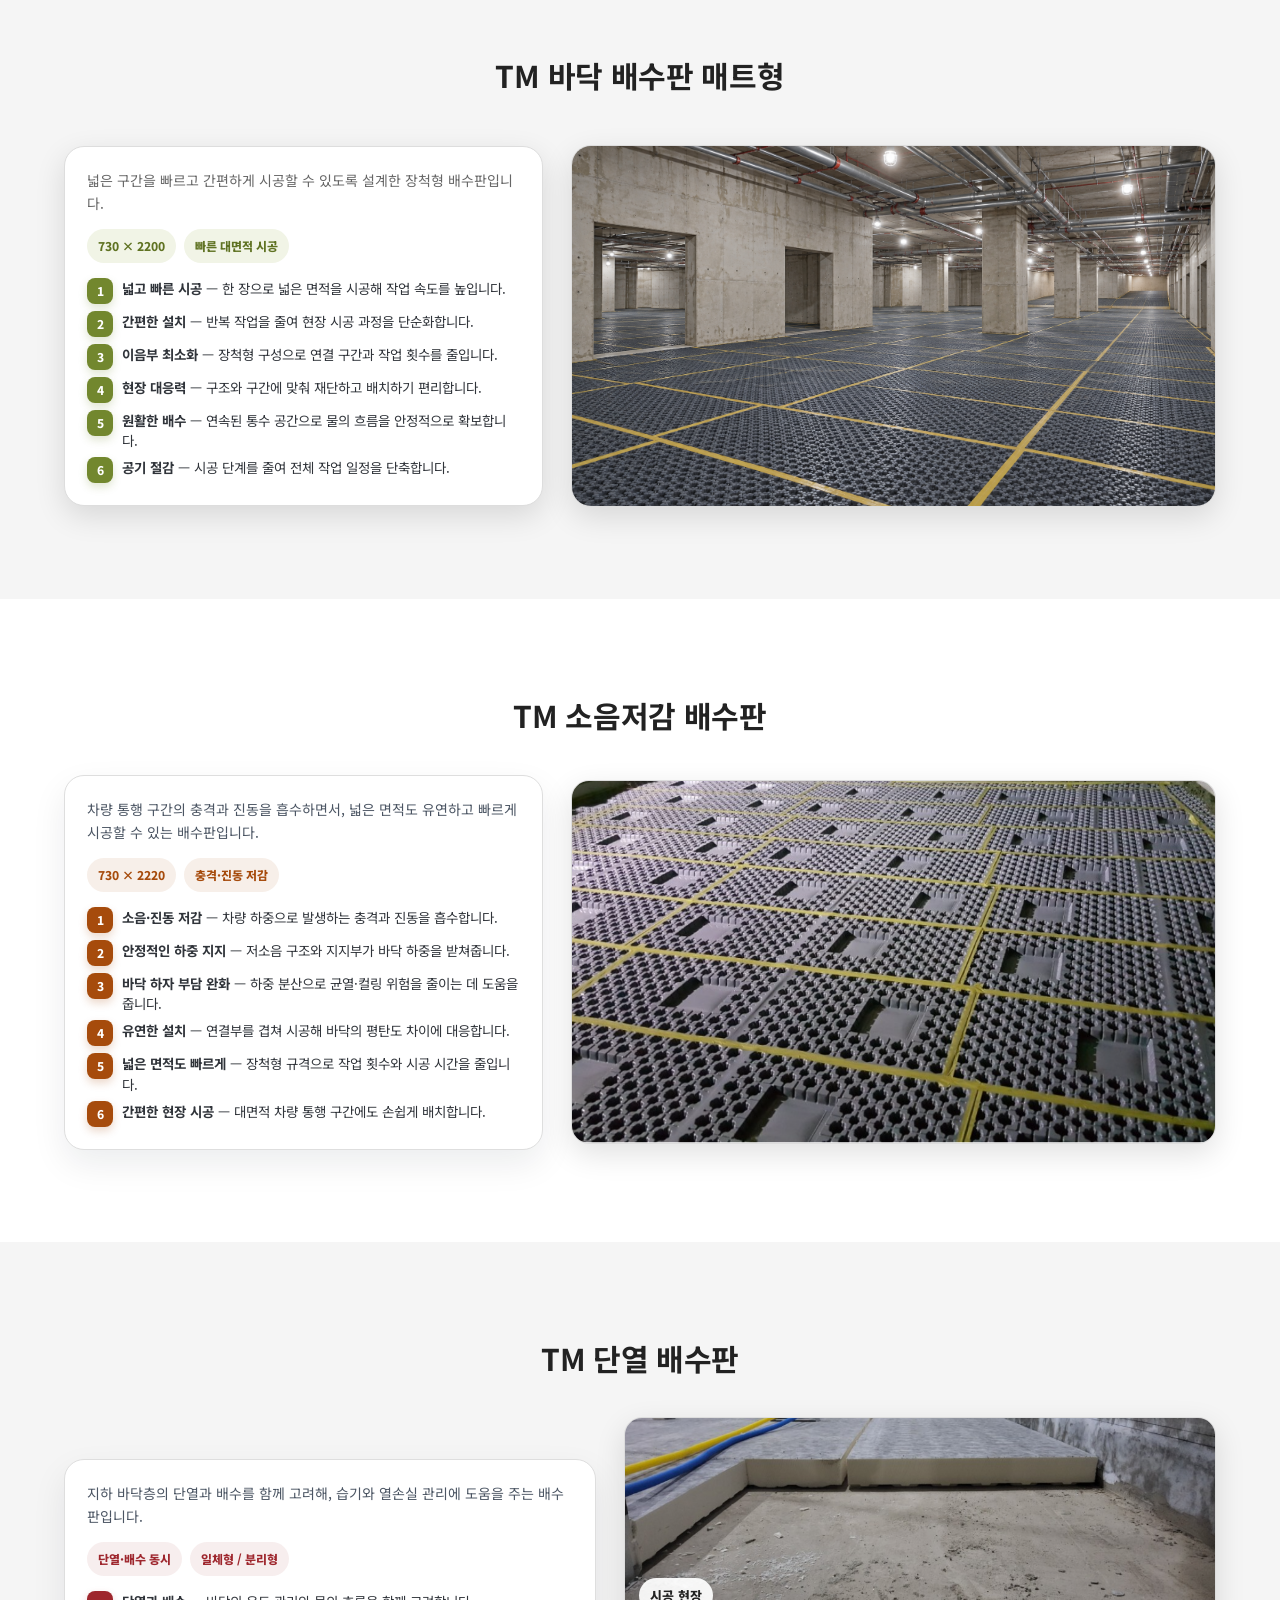
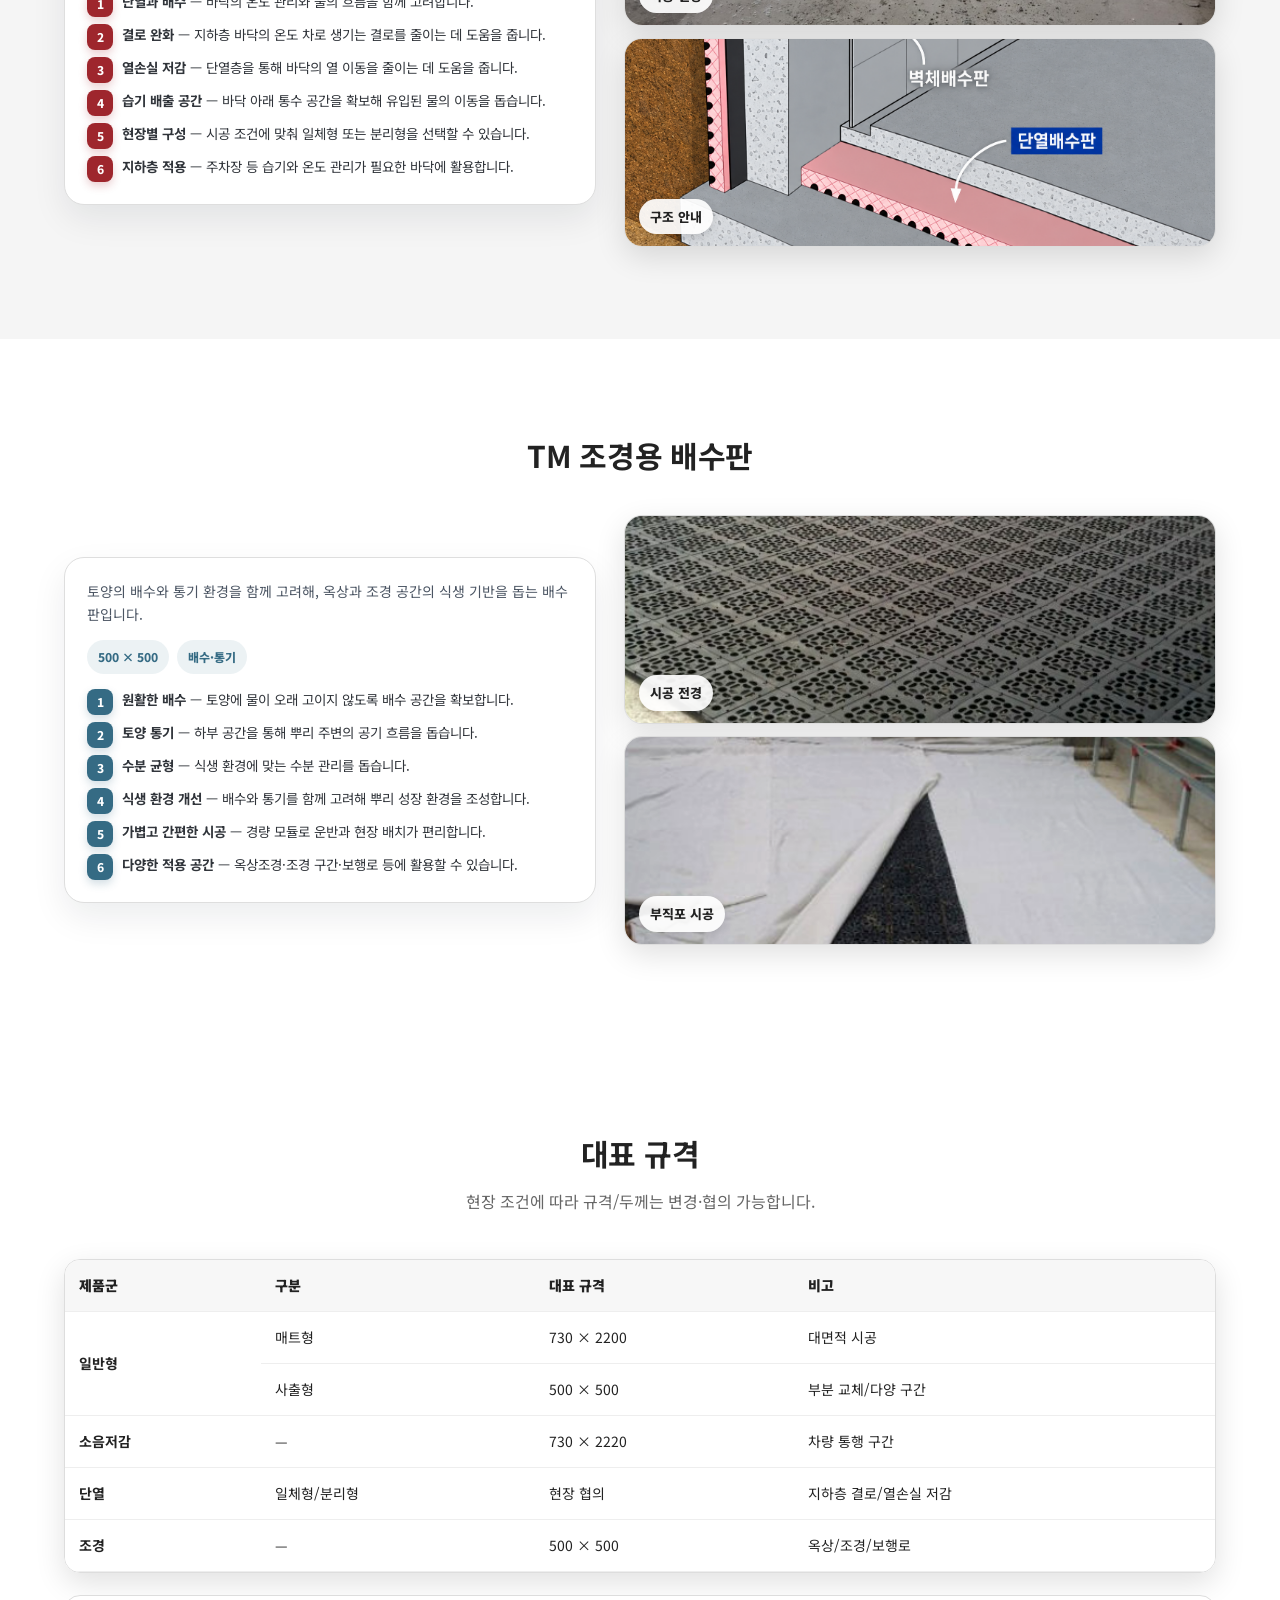
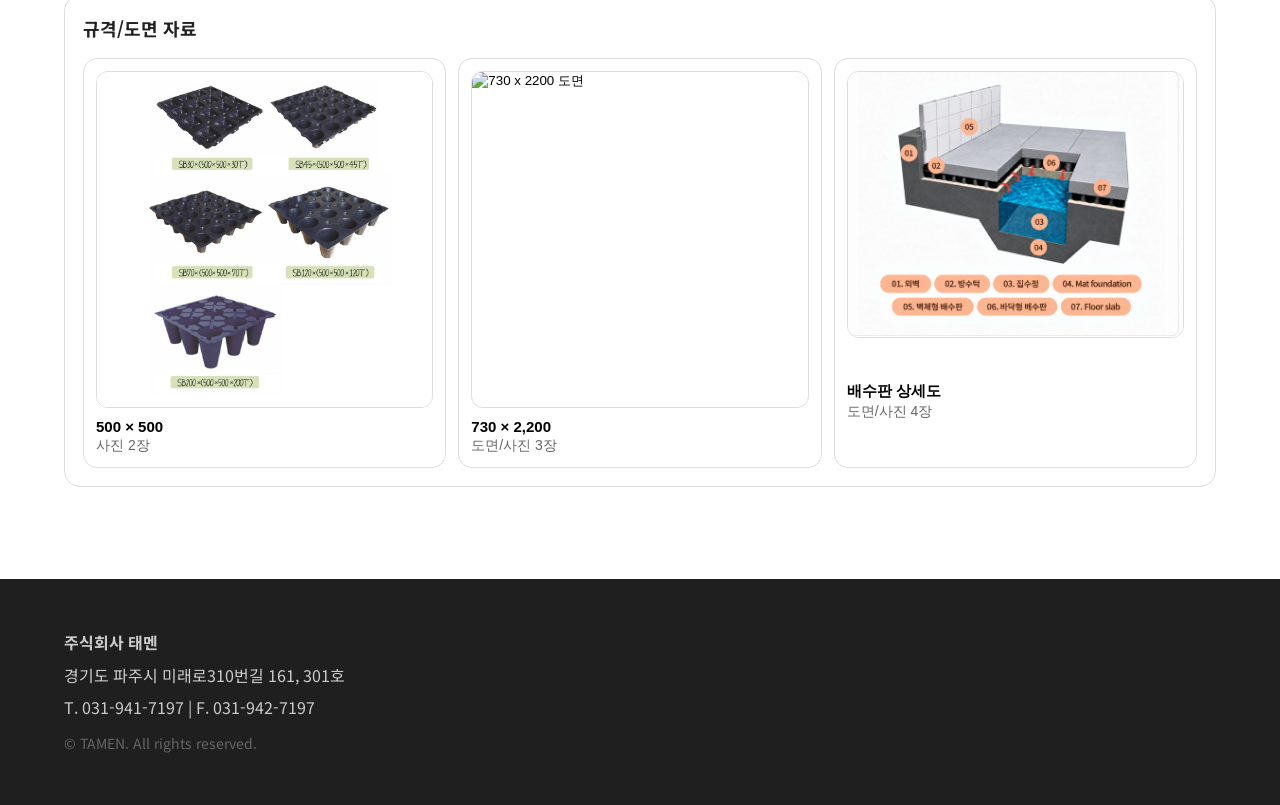
==== commit e5b28e3d: "Use specification overview for 500mm data card thumbnail" ====
--- a/drainage.html
+++ b/drainage.html
@@ -417,7 +417,7 @@
           <div class="specCards">
             <button class="specCard" type="button" data-spec-set="spec500" aria-label="500 × 500 규격/도면 팝업 열기">
               <div class="specThumb">
-                <img src="assets/spec-500-product.png" alt="500 × 500 검은색 배수판">
+                <img src="assets/spec-500-types.png" alt="500 × 500 배수판 30T·45T·70T·120T·200T 규격 안내">
               </div>
               <div class="specMeta">
                 <b>500 × 500</b>
